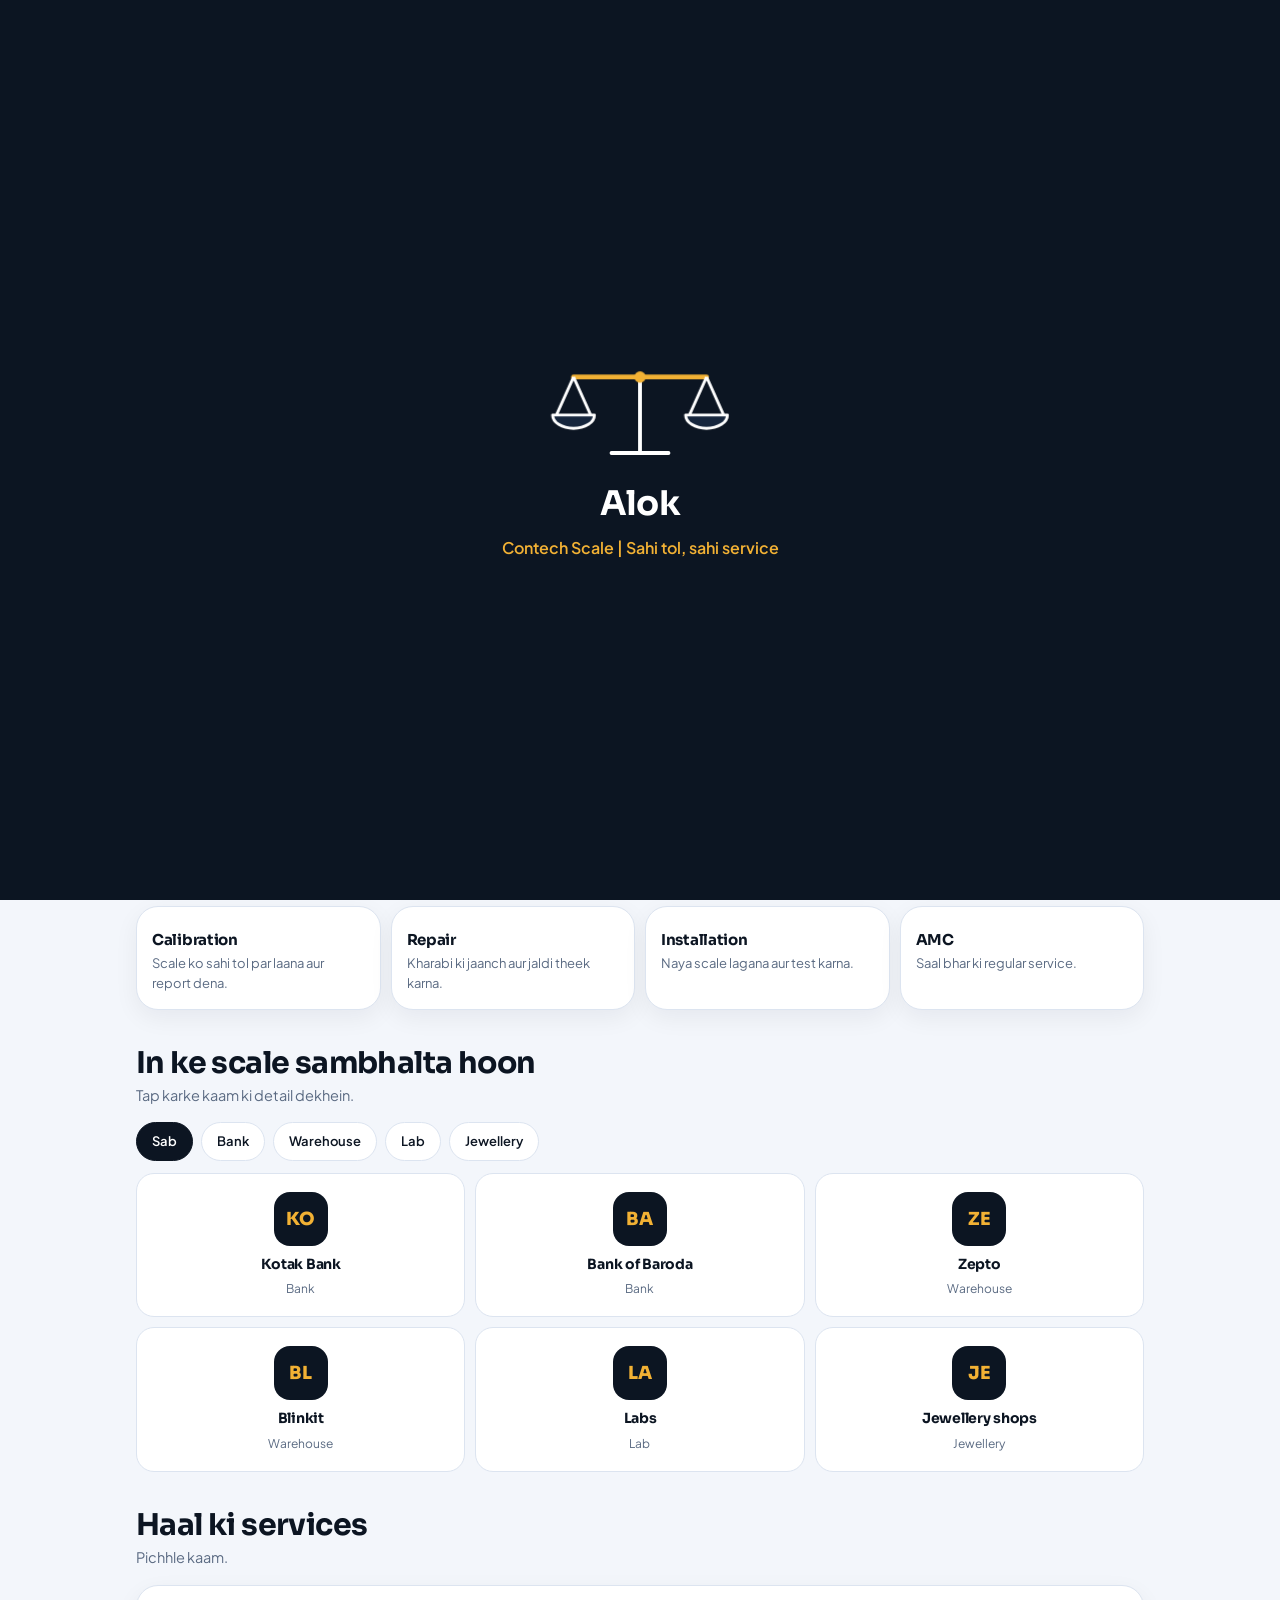
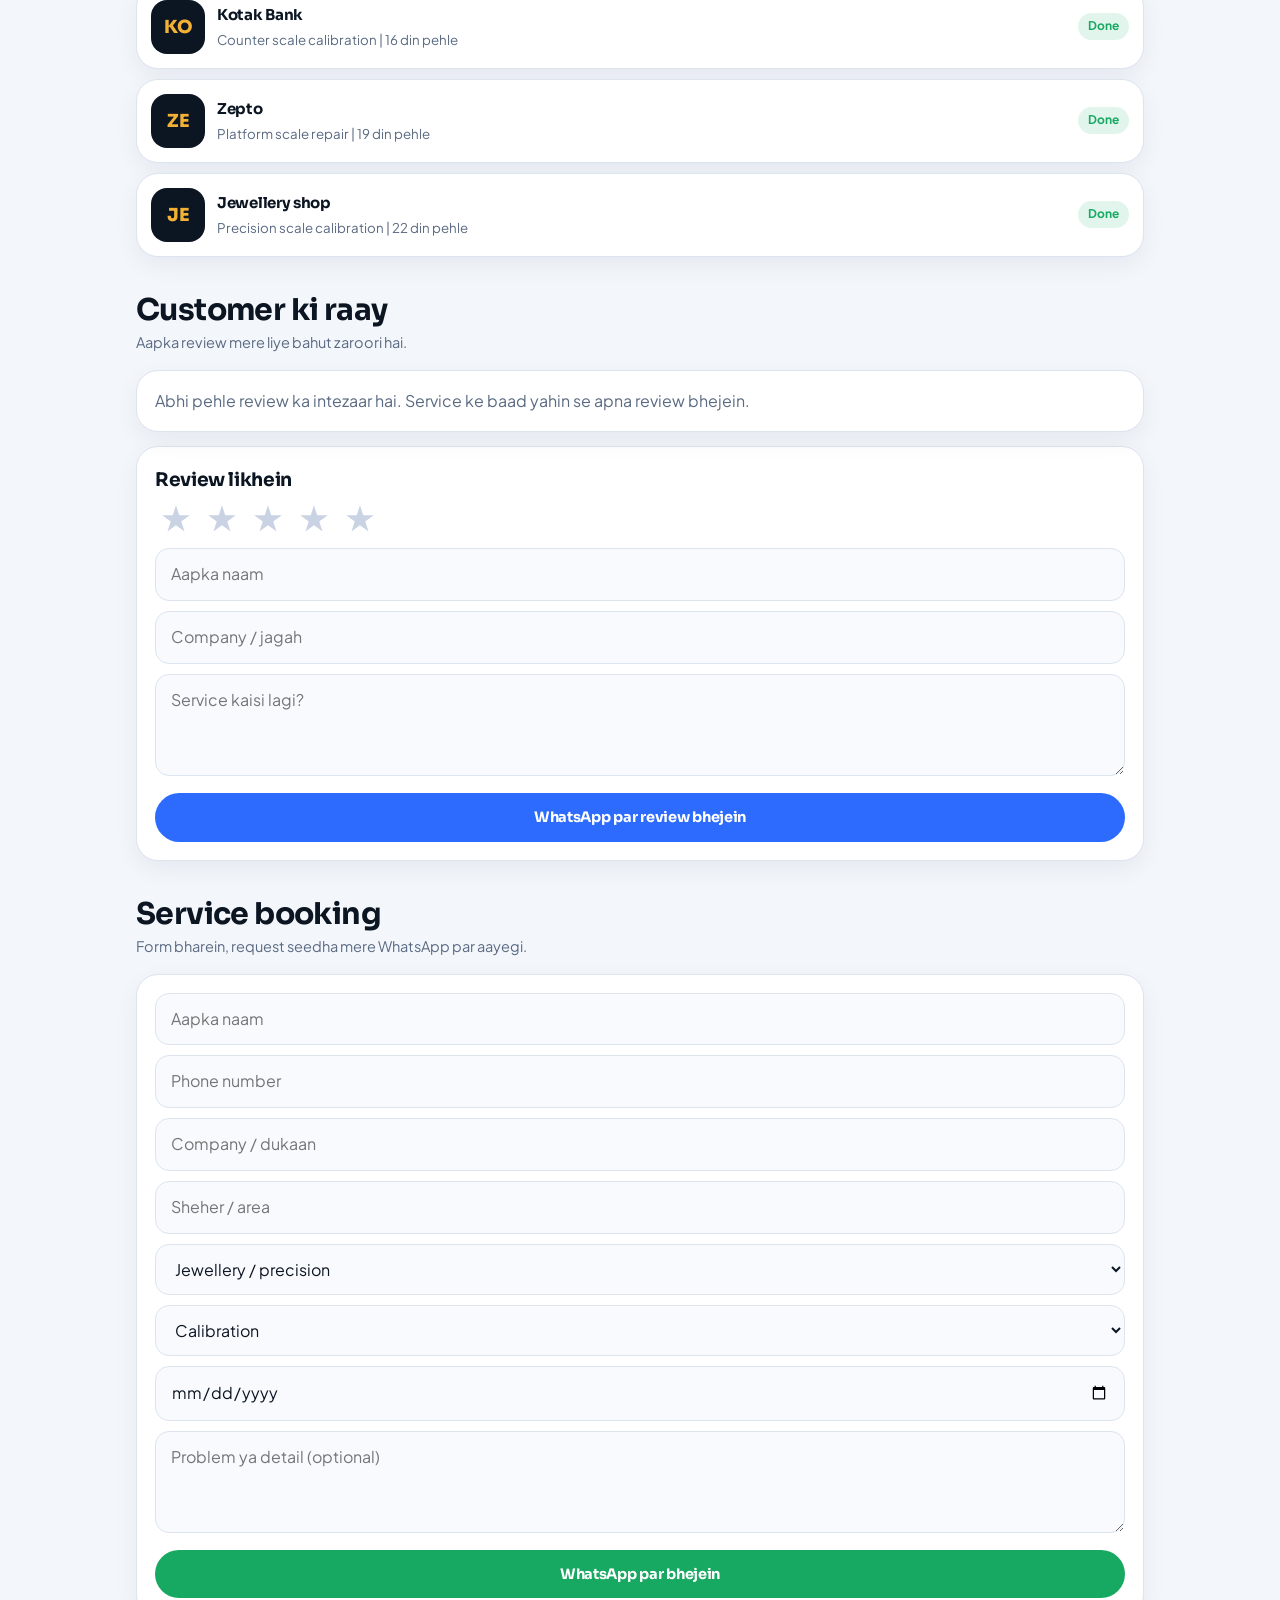
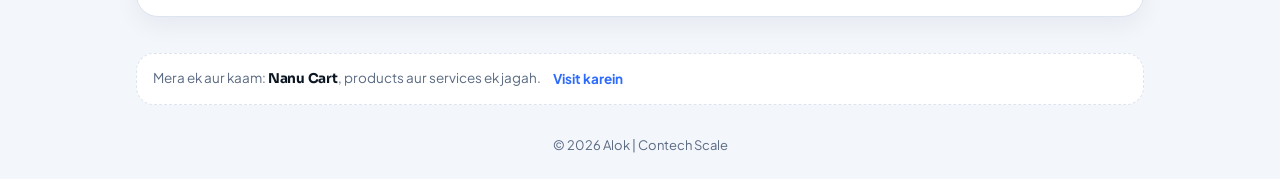
==== index.html @ 629d0637 "Add files via upload" ====
<!DOCTYPE html>
<html lang="hi">
<head>
<meta charset="utf-8">
<meta name="viewport" content="width=device-width,initial-scale=1,viewport-fit=cover">
<title>Alok | Service Engineer, Contech Scale</title>
<meta name="description" content="Alok, Service Engineer. Contech Scale. 1 mg se ton tak, bank, warehouse, lab aur jewellery ke scale ki calibration aur repair.">
<meta name="theme-color" content="#0C1522">
<meta property="og:title" content="Alok | Service Engineer, Contech Scale"><meta property="og:image" content="alok.jpg">
<link rel="manifest" href="manifest.webmanifest">
<link rel="icon" href="icon-192.png"><link rel="apple-touch-icon" href="icon-192.png">
<link rel="preconnect" href="https://fonts.googleapis.com"><link rel="preconnect" href="https://fonts.gstatic.com" crossorigin>
<link href="https://fonts.googleapis.com/css2?family=Sora:wght@600;700;800&family=Plus+Jakarta+Sans:wght@400;500;600;700&display=swap" rel="stylesheet">
<style>
:root{--navy:#0C1522;--navy2:#16263D;--paper:#F3F6FB;--card:#fff;--ink:#0C1522;--mut:#5A6A82;--ln:#DCE4F0;--brass:#F2B134;--blue:#2D6BFF;--ok:#17A862;--r:22px}
*{box-sizing:border-box;margin:0;-webkit-tap-highlight-color:transparent}
html{scroll-behavior:smooth}
body{font-family:'Plus Jakarta Sans',system-ui,sans-serif;background:var(--paper);color:var(--ink);line-height:1.55;padding-bottom:84px}
h1,h2,h3,h4,b,.btn{font-family:Sora,system-ui,sans-serif;letter-spacing:-.02em}
a{color:inherit;text-decoration:none}button{font:inherit;border:0;background:none;color:inherit;cursor:pointer}
:focus-visible{outline:3px solid var(--brass);outline-offset:2px}
.wrap{max-width:1040px;margin:auto;padding:0 16px}
section{padding:30px 0 6px}
h2{font-size:clamp(22px,5.5vw,30px);line-height:1.15}.sub{color:var(--mut);font-size:14.5px;margin:4px 0 16px}
.btn{display:inline-flex;align-items:center;justify-content:center;gap:8px;padding:13px 22px;border-radius:99px;font-weight:700;font-size:14.5px;transition:transform .15s}.btn:active{transform:scale(.97)}
.btn.y{background:var(--brass);color:var(--navy)}.btn.g{background:rgba(255,255,255,.15);color:#fff;box-shadow:inset 0 0 0 1.5px rgba(255,255,255,.4)}.btn.b{background:var(--blue);color:#fff}.btn.o{box-shadow:inset 0 0 0 1.5px var(--blue);color:var(--blue)}.btn.w{width:100%}
/* splash */
#splash{position:fixed;inset:0;z-index:99;background:var(--navy);display:grid;place-content:center;justify-items:center;gap:6px;color:#fff;text-align:center;transition:opacity .5s,visibility .5s}
#splash.out{opacity:0;visibility:hidden}
#splash svg{width:190px;height:auto;overflow:visible}
#splash h1{font-size:34px;opacity:0;animation:up .6s .9s forwards}#splash p{color:var(--brass);font-weight:600;opacity:0;animation:up .6s 1.2s forwards}
.beam{transform-origin:100px 40px;animation:tilt 1.9s .2s cubic-bezier(.4,0,.2,1) forwards;transform:rotate(-16deg)}
.pan{animation:untilt 1.9s .2s cubic-bezier(.4,0,.2,1) forwards;transform:rotate(16deg)}.pl{transform-origin:30px 40px}.pr{transform-origin:170px 40px}
@keyframes tilt{0%{transform:rotate(-16deg)}40%{transform:rotate(9deg)}65%{transform:rotate(-4deg)}85%{transform:rotate(1.5deg)}100%{transform:rotate(0)}}
@keyframes untilt{0%{transform:rotate(16deg)}40%{transform:rotate(-9deg)}65%{transform:rotate(4deg)}85%{transform:rotate(-1.5deg)}100%{transform:rotate(0)}}
@keyframes up{from{opacity:0;transform:translateY(10px)}to{opacity:1;transform:none}}
/* hero */
.hero{background:var(--navy);color:#fff;padding:14px 0 26px;border-radius:0 0 34px 34px}
.hero .wrap{display:grid;gap:14px}
.ph{position:relative;border-radius:var(--r);overflow:hidden;min-height:430px;background:var(--navy2)}
.ph img{position:absolute;inset:0;width:100%;height:100%;object-fit:cover;object-position:56% 18%}
.ph:after{content:"";position:absolute;inset:0;background:linear-gradient(180deg,transparent 40%,rgba(12,21,34,.92))}
.ph div{position:absolute;left:18px;right:18px;bottom:18px;z-index:1}
.ph small{color:var(--brass);font:700 13px Sora}.ph h1{font-size:clamp(46px,14vw,70px);line-height:1}.ph p{opacity:.9;margin:2px 0 12px}
.cta{display:flex;flex-wrap:wrap;gap:10px}
.dash{display:grid;grid-template-columns:1fr 1fr;gap:10px}
.tile{background:var(--navy2);border-radius:18px;padding:14px 16px;border:1px solid rgba(255,255,255,.07)}
.tile small{display:block;color:#9FB2CF;font-size:12.5px}.tile b{font-size:32px;line-height:1.1}.tile i{font-style:normal;color:var(--brass)}
.t2{grid-column:span 2}
.dial{text-align:center}.dial svg{width:100%;max-width:300px;overflow:visible}
.needle{transform-origin:100px 100px;transform:rotate(-90deg);transition:transform 1.6s cubic-bezier(.3,1.3,.5,1)}
.arc{transition:stroke-dashoffset 1.6s ease}
.dial b{display:block;font-size:36px;margin-top:-6px}
.last{display:flex;gap:12px;align-items:center}.last .dot{width:44px;height:44px;border-radius:14px;background:rgba(23,168,98,.18);color:#4ADE9B;display:grid;place-items:center;flex:none}
.last h4{font-size:16px}.last small{margin:0}
/* cards */
.card{background:var(--card);border:1px solid var(--ln);border-radius:var(--r);padding:18px;box-shadow:0 8px 24px rgba(12,21,34,.06)}
.rail{display:flex;gap:10px;overflow-x:auto;scrollbar-width:none;padding-bottom:4px}
.scl{min-width:168px;padding:16px;border-radius:18px;background:var(--card);border:1px solid var(--ln)}.scl b{display:block;font-size:15px}.scl small{color:var(--mut)}
.chips{display:flex;gap:8px;flex-wrap:wrap;margin-bottom:12px}.chips button{padding:8px 15px;border-radius:99px;background:var(--card);border:1px solid var(--ln);font-weight:600;font-size:13px}.chips button.on{background:var(--navy);color:#fff;border-color:var(--navy)}
.logos{display:grid;grid-template-columns:repeat(2,1fr);gap:10px}
.lg{padding:16px 10px;border-radius:18px;background:var(--card);border:1px solid var(--ln);text-align:center}.lg b{display:block;font-size:14px}.lg small{color:var(--mut);font-size:12px}
.lgi{height:58px;display:grid;place-items:center;margin-bottom:6px}.lgi img{max-height:58px;max-width:80%;object-fit:contain}
.in{width:54px;height:54px;border-radius:16px;background:var(--navy);color:var(--brass);display:grid;place-items:center;font:800 18px Sora}
.svc{display:grid;grid-template-columns:1fr 1fr;gap:10px}.svc .card{padding:15px}.svc h4{margin:6px 0 2px;font-size:15px}.svc p{font-size:13px;color:var(--mut)}
.rec{display:grid;gap:10px}.rec .card{display:flex;gap:12px;align-items:center;padding:14px}.rec small{color:var(--mut)}.rec .st{margin-left:auto;font-size:12px;font-weight:700;color:var(--ok);background:rgba(23,168,98,.12);padding:4px 10px;border-radius:99px;white-space:nowrap}
.stars{color:var(--brass);letter-spacing:2px}
.rv{display:grid;gap:10px;margin-bottom:14px}.rv p{margin:6px 0}.rv small{color:var(--mut)}
.starp{display:flex;gap:4px;margin:6px 0 12px}.starp button{font-size:34px;line-height:1;color:#C9D3E3}.starp button.on{color:var(--brass)}
input,textarea,select{font:inherit;width:100%;padding:13px 15px;margin-bottom:10px;border:1.5px solid var(--ln);border-radius:14px;background:#F8FAFD;color:var(--ink)}
input:focus,textarea:focus,select:focus{outline:0;border-color:var(--blue)}
.nano{display:flex;gap:12px;align-items:center;padding:14px 16px;border-radius:18px;background:var(--card);border:1px dashed var(--ln);font-size:13.5px;color:var(--mut)}.nano b{color:var(--ink)}.nano a{color:var(--blue);font-weight:700;white-space:nowrap}
footer{text-align:center;color:var(--mut);font-size:13px;padding:24px 16px}
.bar{position:fixed;left:0;right:0;bottom:0;z-index:30;display:flex;gap:8px;padding:10px 12px calc(10px + env(safe-area-inset-bottom));background:rgba(255,255,255,.94);backdrop-filter:blur(12px);border-top:1px solid var(--ln)}
.bar a,.bar button{flex:1;text-align:center;padding:12px 6px;border-radius:14px;font:700 13.5px Sora;color:#fff}
#inst{display:none}
dialog{border:0;border-radius:22px;padding:22px;width:calc(100% - 32px);max-width:420px}dialog::backdrop{background:rgba(12,21,34,.6)}
@media(min-width:900px){.hero .wrap{grid-template-columns:1fr 1fr;align-items:stretch}.ph{min-height:560px}.logos{grid-template-columns:repeat(3,1fr)}.svc{grid-template-columns:repeat(4,1fr)}.bar{display:none}body{padding-bottom:0}}
@media(prefers-reduced-motion:reduce){*{animation-duration:.01s!important;animation-delay:0s!important;transition:none!important;scroll-behavior:auto!important}}
</style>
</head>
<body>
<div id="splash" aria-hidden="true">
<svg viewBox="0 0 200 140"><g stroke="#fff" stroke-width="4" stroke-linecap="round" fill="none"><path d="M100 40v78M70 120h60" /></g>
<g class="beam"><path d="M30 40H170" stroke="#F2B134" stroke-width="5" stroke-linecap="round"/><circle cx="100" cy="40" r="6" fill="#F2B134"/>
<g class="pan pl"><path d="M30 40L12 80M30 40L48 80M8 80H52a22 14 0 0 1-44 0z" stroke="#fff" stroke-width="3" fill="#16263D" stroke-linejoin="round"/></g>
<g class="pan pr"><path d="M170 40L152 80M170 40L188 80M148 80H192a22 14 0 0 1-44 0z" stroke="#fff" stroke-width="3" fill="#16263D" stroke-linejoin="round"/></g></g></svg>
<h1>Alok</h1><p>Contech Scale | Sahi tol, sahi service</p></div>

<header class="hero"><div class="wrap">
<div class="ph"><img src="alok.jpg" alt="Alok, Service Engineer, Contech Scale" fetchpriority="high"><div><small id="co"></small><h1 id="nm"></h1><p id="rl"></p>
<div class="cta"><a class="btn y" href="#book">Service book karein</a><a class="btn g" href="#review">Review dein</a></div></div></div>
<div class="dash">
<div class="tile t2 dial"><small>Success rate</small>
<svg viewBox="0 0 200 118"><path d="M20 100A80 80 0 0 1 180 100" fill="none" stroke="#243A5A" stroke-width="14" stroke-linecap="round"/>
<path class="arc" id="arc" d="M20 100A80 80 0 0 1 180 100" fill="none" stroke="#17A862" stroke-width="14" stroke-linecap="round" stroke-dasharray="251.3" stroke-dashoffset="251.3"/>
<g id="ticks" stroke="#6F86A8" stroke-width="2"></g><g class="needle" id="nd"><path d="M100 100L100 38" stroke="#F2B134" stroke-width="4" stroke-linecap="round"/><circle cx="100" cy="100" r="8" fill="#F2B134"/></g></svg>
<b><span id="sr">0</span><i>%</i></b></div>
<div class="tile"><small>Happy customers</small><b><span id="hc">0</span><i>+</i></b></div>
<div class="tile"><small>Services done</small><b><span id="sd">0</span><i>+</i></b></div>
<div class="tile t2 last"><div class="dot"><svg width="22" height="22" viewBox="0 0 24 24" fill="none" stroke="currentColor" stroke-width="2.4" stroke-linecap="round" stroke-linejoin="round"><path d="M20 6 9 17l-5-5"/></svg></div><div><small>Last service</small><h4 id="ls"></h4><small id="ld"></small></div></div>
</div></div></header>

<main class="wrap">
<section><h2>1 mg se ton tak</h2><p class="sub">Har tarah ka scale: calibration, repair aur maintenance.</p><div class="rail" id="scales"></div></section>
<section><h2>Services</h2><p class="sub">Site par aakar kaam karta hoon.</p><div class="svc" id="svc"></div></section>
<section><h2>In ke scale sambhalta hoon</h2><p class="sub">Tap karke kaam ki detail dekhein.</p><div class="chips" id="sec"></div><div class="logos" id="logos"></div></section>
<section><h2>Haal ki services</h2><p class="sub">Pichhle kaam.</p><div class="rec" id="rec"></div></section>

<section id="review"><h2>Customer ki raay</h2><p class="sub">Aapka review mere liye bahut zaroori hai.</p><div class="rv" id="rv"></div>
<div class="card"><h3>Review likhein</h3><div class="starp" id="sp"></div><input id="rn" placeholder="Aapka naam" autocomplete="name"><input id="rc" placeholder="Company / jagah"><textarea id="rt" rows="3" placeholder="Service kaisi lagi?"></textarea>
<button class="btn b w" onclick="sendRv()">WhatsApp par review bhejein</button><a class="btn o w" id="gr" style="margin-top:10px;display:none" target="_blank" rel="noopener">Google par review dein</a></div></section>

<section id="book"><h2>Service booking</h2><p class="sub">Form bharein, request seedha mere WhatsApp par aayegi.</p><div class="card">
<input id="bn" placeholder="Aapka naam" autocomplete="name"><input id="bp" type="tel" inputmode="numeric" placeholder="Phone number" autocomplete="tel"><input id="bo" placeholder="Company / dukaan"><input id="bc" placeholder="Sheher / area">
<select id="bt"></select><select id="bs"></select><input id="bd" type="date"><textarea id="bm" rows="3" placeholder="Problem ya detail (optional)"></textarea>
<button class="btn y w" style="background:#17A862;color:#fff" onclick="book()">WhatsApp par bhejein</button></div></section>

<section><div class="nano"><span>Mera ek aur kaam: <b>Nanu Cart</b>, products aur services ek jagah.</span><a id="nu" target="_blank" rel="noopener">Visit karein</a></div></section>
</main>
<footer id="ft"></footer>

<div class="bar"><a id="cl" style="background:#2D6BFF">Call</a><a id="wa" target="_blank" rel="noopener" style="background:#17A862">WhatsApp</a><a href="#review" style="background:var(--navy)">Review</a><button id="inst" style="background:#F2B134;color:#0C1522">Install</button></div>
<dialog id="dg"><h3>App install karein</h3><p style="margin:8px 0 14px;color:var(--mut)">Safari me Share button dabao, phir <b>Add to Home Screen</b> chuno.</p><button class="btn b w" onclick="dg.close()">Theek hai</button></dialog>

<script>
/* ===== YAHAN APNA ASLI DATA BHARO ===== */
const P={name:"Alok",company:"Contech Scale",role:"Service Engineer",years:"5+",
wa:"919076568175", email:"",
nanu:"https://bir001.github.io/Nanu-Cart/",
google:"",   /* Google review ka link, khali ho to button chhup jayega */
stats:{customers:250,success:98,services:600},   /* SAMPLE: asli number likho */
recent:[ /* SAMPLE: asli kaam likho. d = tareekh YYYY-MM-DD */
 {c:"Kotak Bank",w:"Counter scale calibration",d:"2026-11-20"},
 {c:"Zepto",w:"Platform scale repair",d:"2026-11-17"},
 {c:"Jewellery shop",w:"Precision scale calibration",d:"2026-11-14"}],
scales:[["Jewellery / precision","mg se gram tak"],["Lab balance","Analytical aur precision"],["Counter scale","Dukaan aur retail"],["Platform scale","Warehouse aur godown"],["Weighbridge","Ton tak ke heavy scale"]],
services:[["Calibration","Scale ko sahi tol par laana aur report dena."],["Repair","Kharabi ki jaanch aur jaldi theek karna."],["Installation","Naya scale lagana aur test karna."],["AMC","Saal bhar ki regular service."]],
/* logo: image link. Khali ho to naam ke akshar. Logo tabhi lagao jab company ne ijazat di ho. */
clients:[{n:"Kotak Bank",s:"Bank",logo:"",w:"Bank ke scales ki calibration aur maintenance."},{n:"Bank of Baroda",s:"Bank",logo:"",w:"Bank ke scales ki calibration aur maintenance."},
 {n:"Zepto",s:"Warehouse",logo:"",w:"Warehouse scales ki service aur calibration."},{n:"Blinkit",s:"Warehouse",logo:"",w:"Warehouse scales ki service aur calibration."},
 {n:"Labs",s:"Lab",logo:"",w:"Lab balance ki calibration."},{n:"Jewellery shops",s:"Jewellery",logo:"",w:"Precision scales ki jaanch aur service."}],
reviews:[] /* asli reviews: {n:"Naam",c:"Company",r:5,t:"Review text"} */};
/* ====================================== */
const $=i=>document.getElementById(i),esc=s=>String(s??'').replace(/[&<>"']/g,c=>({'&':'&amp;','<':'&lt;','>':'&gt;','"':'&quot;',"'":'&#39;'}[c]));
const wa=m=>window.open(`https://wa.me/${P.wa}?text=${encodeURIComponent(m)}`,'_blank');
$('co').textContent=P.company;$('nm').textContent=P.name;$('rl').textContent=P.role+(P.years?' | '+P.years+' saal':'');
$('cl').href='tel:+'+P.wa;$('wa').href='https://wa.me/'+P.wa;$('nu').href=P.nanu;if(P.google){$('gr').href=P.google;$('gr').style.display='flex'}
$('ft').textContent='© '+new Date().getFullYear()+' '+P.name+' | '+P.company;
/* splash */
const sp=$('splash');if(sessionStorage.getItem('sp')){sp.remove()}else{sessionStorage.setItem('sp',1);setTimeout(()=>sp.classList.add('out'),2600);setTimeout(()=>sp.remove(),3200)}
/* dashboard */
let t='';for(let i=0;i<=10;i++){const a=(-90+i*18)*Math.PI/180,x1=100+Math.sin(a)*92,y1=100-Math.cos(a)*92,x2=100+Math.sin(a)*(i%5?97:102),y2=100-Math.cos(a)*(i%5?97:102);t+=`<path d="M${x1.toFixed(1)} ${y1.toFixed(1)}L${x2.toFixed(1)} ${y2.toFixed(1)}"/>`}$('ticks').innerHTML=t;
function count(id,to,ms=1600){const e=$(id),s=performance.now();(function f(n){const k=Math.min(1,(n-s)/ms);e.textContent=Math.round(to*(1-Math.pow(1-k,3)));if(k<1)requestAnimationFrame(f)})(s)}
setTimeout(()=>{const v=P.stats.success;$('arc').style.strokeDashoffset=251.3*(1-v/100);$('nd').style.transform=`rotate(${-90+v*1.8}deg)`;count('sr',v);count('hc',P.stats.customers);count('sd',P.stats.services)},sessionStorage.getItem('sp')&&!sp.isConnected?200:2900);
const ago=d=>{const n=Math.round((new Date().setHours(0,0,0,0)-new Date(d+'T00:00:00'))/864e5);return n<=0?'Aaj':n===1?'Kal':n<31?n+' din pehle':new Date(d).toLocaleDateString('en-IN',{day:'numeric',month:'short',year:'numeric'})};
const L=P.recent[0];if(L){$('ls').textContent=L.c+': '+L.w;$('ld').textContent=ago(L.d)}
$('rec').innerHTML=P.recent.map(r=>`<div class="card"><div class="in">${esc(r.c.slice(0,2).toUpperCase())}</div><div><b style="font-size:15px">${esc(r.c)}</b><br><small>${esc(r.w)} | ${esc(ago(r.d))}</small></div><span class="st">Done</span></div>`).join('');
/* sections */
$('scales').innerHTML=P.scales.map(s=>`<div class="scl"><b>${esc(s[0])}</b><small>${esc(s[1])}</small></div>`).join('');
$('svc').innerHTML=P.services.map(s=>`<div class="card"><h4>${esc(s[0])}</h4><p>${esc(s[1])}</p></div>`).join('');
const sc=['Sab',...new Set(P.clients.map(c=>c.s))];let F='Sab';
const lg=c=>c.logo?`<img src="${esc(c.logo)}" alt="${esc(c.n)} logo" loading="lazy">`:`<div class="in">${esc(c.n.trim().slice(0,2).toUpperCase())}</div>`;
function drawC(){$('sec').innerHTML=sc.map(s=>`<button class="${s===F?'on':''}" onclick="F='${s}';drawC()">${esc(s)}</button>`).join('');
$('logos').innerHTML=P.clients.map((c,i)=>[c,i]).filter(([c])=>F==='Sab'||c.s===F).map(([c,i])=>`<button class="lg" onclick="cd(${i})"><div class="lgi">${lg(c)}</div><b>${esc(c.n)}</b><small>${esc(c.s)}</small></button>`).join('')}
function cd(i){const c=P.clients[i];$('dg').innerHTML=`<div style="text-align:center"><div class="lgi">${lg(c)}</div><h3>${esc(c.n)}</h3><p style="margin:8px 0 14px;color:var(--mut)">${esc(c.w)}</p><button class="btn b w" onclick="dg.close()">Band karein</button></div>`;dg.showModal()}
drawC();
$('bt').innerHTML=P.scales.map(s=>`<option>${esc(s[0])}</option>`).join('');$('bs').innerHTML=P.services.map(s=>`<option>${esc(s[0])}</option>`).join('');
$('rv').innerHTML=P.reviews.length?P.reviews.map(r=>`<div class="card"><span class="stars">${'★'.repeat(r.r)}${'☆'.repeat(5-r.r)}</span><p>${esc(r.t)}</p><small>${esc(r.n)}${r.c?', '+esc(r.c):''}</small></div>`).join(''):'<div class="card" style="color:var(--mut)">Abhi pehle review ka intezaar hai. Service ke baad yahin se apna review bhejein.</div>';
let star=0;$('sp').innerHTML=[1,2,3,4,5].map(n=>`<button aria-label="${n} star" data-n="${n}">★</button>`).join('');
$('sp').onclick=e=>{const b=e.target.closest('button');if(!b)return;star=+b.dataset.n;[...$('sp').children].forEach((x,i)=>x.classList.toggle('on',i<star))};
function sendRv(){if(!star||!$('rt').value.trim())return alert('Star chuno aur kuch likho');wa(`Review for ${P.name} (${P.company})\nRating: ${star}/5\nNaam: ${$('rn').value||'-'}\nCompany: ${$('rc').value||'-'}\nReview: ${$('rt').value.trim()}`)}
function book(){const v=i=>$(i).value.trim();if(!v('bn')||v('bp').replace(/\D/g,'').length<10)return alert('Naam aur 10 digit ka number daalo');
wa(`Service booking request\nNaam: ${v('bn')}\nPhone: ${v('bp')}\nCompany: ${v('bo')||'-'}\nSheher: ${v('bc')||'-'}\nScale: ${v('bt')}\nService: ${v('bs')}\nTareekh: ${v('bd')||'-'}\nDetail: ${v('bm')||'-'}`)}
/* PWA */
if('serviceWorker' in navigator)addEventListener('load',()=>navigator.serviceWorker.register('sw.js').catch(()=>{}));
const standalone=matchMedia('(display-mode: standalone)').matches||navigator.standalone;let dp;
if(!standalone){const ios=/iphone|ipad|ipod/i.test(navigator.userAgent);if(ios)$('inst').style.display='block';
addEventListener('beforeinstallprompt',e=>{e.preventDefault();dp=e;$('inst').style.display='block'})}
$('inst').onclick=async()=>{if(dp){dp.prompt();await dp.userChoice;dp=null;$('inst').style.display='none'}else $('dg').innerHTML='<h3>App install karein</h3><p style="margin:8px 0 14px;color:#5A6A82">Safari me Share button dabao, phir <b>Add to Home Screen</b> chuno.</p><button class="btn b w" onclick="dg.close()">Theek hai</button>',$('dg').showModal()};
</script>
</body>
</html>
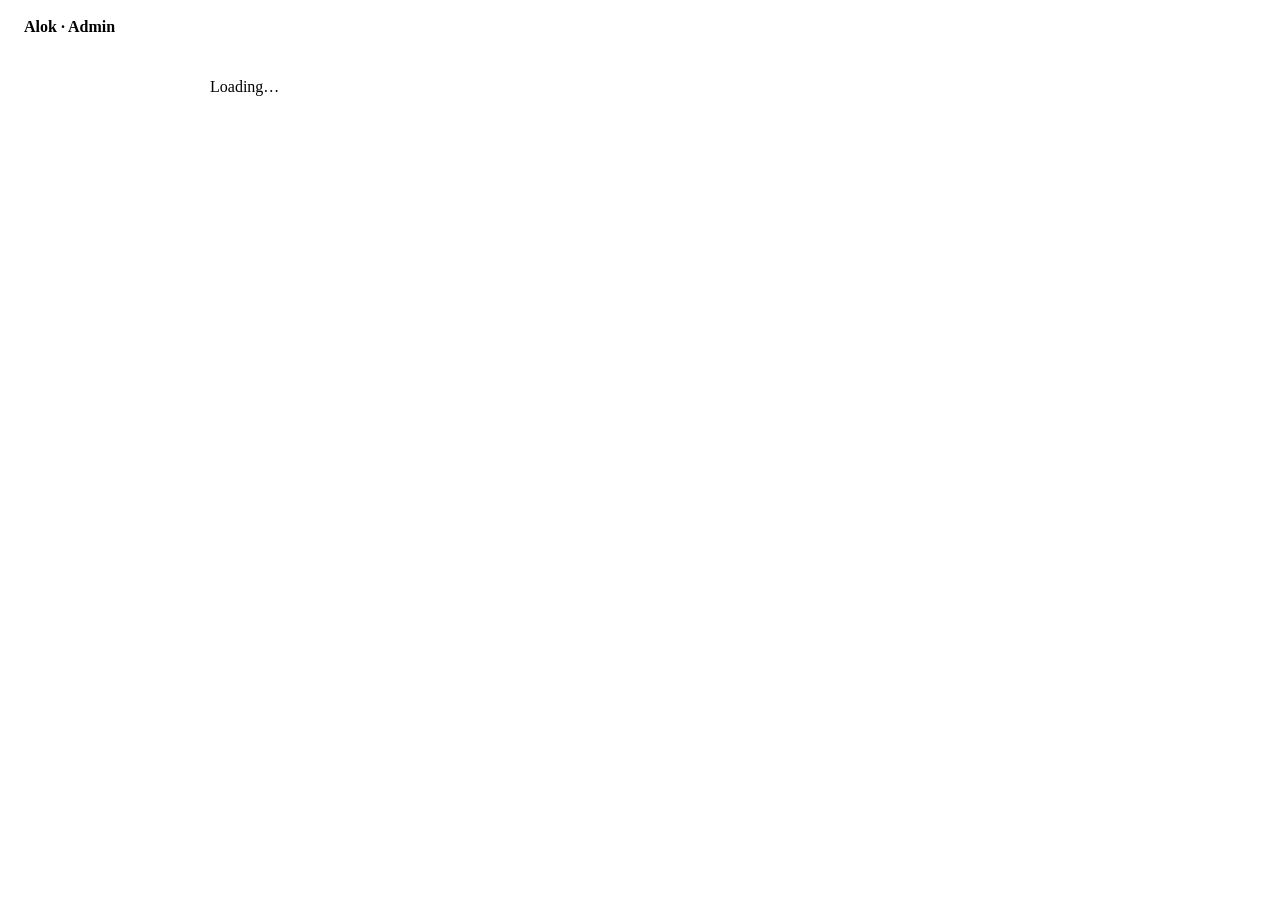
==== commit ff2d76cb: "Add files via upload" ====
--- a/index.html
+++ b/index.html
@@ -1,183 +1,17 @@
 <!DOCTYPE html>
-<html lang="hi">
-<head>
-<meta charset="utf-8">
-<meta name="viewport" content="width=device-width,initial-scale=1,viewport-fit=cover">
-<title>Alok | Service Engineer, Contech Scale</title>
-<meta name="description" content="Alok, Service Engineer. Contech Scale. 1 mg se ton tak, bank, warehouse, lab aur jewellery ke scale ki calibration aur repair.">
-<meta name="theme-color" content="#0C1522">
-<meta property="og:title" content="Alok | Service Engineer, Contech Scale"><meta property="og:image" content="alok.jpg">
-<link rel="manifest" href="manifest.webmanifest">
-<link rel="icon" href="icon-192.png"><link rel="apple-touch-icon" href="icon-192.png">
-<link rel="preconnect" href="https://fonts.googleapis.com"><link rel="preconnect" href="https://fonts.gstatic.com" crossorigin>
-<link href="https://fonts.googleapis.com/css2?family=Sora:wght@600;700;800&family=Plus+Jakarta+Sans:wght@400;500;600;700&display=swap" rel="stylesheet">
-<style>
-:root{--navy:#0C1522;--navy2:#16263D;--paper:#F3F6FB;--card:#fff;--ink:#0C1522;--mut:#5A6A82;--ln:#DCE4F0;--brass:#F2B134;--blue:#2D6BFF;--ok:#17A862;--r:22px}
-*{box-sizing:border-box;margin:0;-webkit-tap-highlight-color:transparent}
-html{scroll-behavior:smooth}
-body{font-family:'Plus Jakarta Sans',system-ui,sans-serif;background:var(--paper);color:var(--ink);line-height:1.55;padding-bottom:84px}
-h1,h2,h3,h4,b,.btn{font-family:Sora,system-ui,sans-serif;letter-spacing:-.02em}
-a{color:inherit;text-decoration:none}button{font:inherit;border:0;background:none;color:inherit;cursor:pointer}
-:focus-visible{outline:3px solid var(--brass);outline-offset:2px}
-.wrap{max-width:1040px;margin:auto;padding:0 16px}
-section{padding:30px 0 6px}
-h2{font-size:clamp(22px,5.5vw,30px);line-height:1.15}.sub{color:var(--mut);font-size:14.5px;margin:4px 0 16px}
-.btn{display:inline-flex;align-items:center;justify-content:center;gap:8px;padding:13px 22px;border-radius:99px;font-weight:700;font-size:14.5px;transition:transform .15s}.btn:active{transform:scale(.97)}
-.btn.y{background:var(--brass);color:var(--navy)}.btn.g{background:rgba(255,255,255,.15);color:#fff;box-shadow:inset 0 0 0 1.5px rgba(255,255,255,.4)}.btn.b{background:var(--blue);color:#fff}.btn.o{box-shadow:inset 0 0 0 1.5px var(--blue);color:var(--blue)}.btn.w{width:100%}
-/* splash */
-#splash{position:fixed;inset:0;z-index:99;background:var(--navy);display:grid;place-content:center;justify-items:center;gap:6px;color:#fff;text-align:center;transition:opacity .5s,visibility .5s}
-#splash.out{opacity:0;visibility:hidden}
-#splash svg{width:190px;height:auto;overflow:visible}
-#splash h1{font-size:34px;opacity:0;animation:up .6s .9s forwards}#splash p{color:var(--brass);font-weight:600;opacity:0;animation:up .6s 1.2s forwards}
-.beam{transform-origin:100px 40px;animation:tilt 1.9s .2s cubic-bezier(.4,0,.2,1) forwards;transform:rotate(-16deg)}
-.pan{animation:untilt 1.9s .2s cubic-bezier(.4,0,.2,1) forwards;transform:rotate(16deg)}.pl{transform-origin:30px 40px}.pr{transform-origin:170px 40px}
-@keyframes tilt{0%{transform:rotate(-16deg)}40%{transform:rotate(9deg)}65%{transform:rotate(-4deg)}85%{transform:rotate(1.5deg)}100%{transform:rotate(0)}}
-@keyframes untilt{0%{transform:rotate(16deg)}40%{transform:rotate(-9deg)}65%{transform:rotate(4deg)}85%{transform:rotate(-1.5deg)}100%{transform:rotate(0)}}
-@keyframes up{from{opacity:0;transform:translateY(10px)}to{opacity:1;transform:none}}
-/* hero */
-.hero{background:var(--navy);color:#fff;padding:14px 0 26px;border-radius:0 0 34px 34px}
-.hero .wrap{display:grid;gap:14px}
-.ph{position:relative;border-radius:var(--r);overflow:hidden;min-height:430px;background:var(--navy2)}
-.ph img{position:absolute;inset:0;width:100%;height:100%;object-fit:cover;object-position:56% 18%}
-.ph:after{content:"";position:absolute;inset:0;background:linear-gradient(180deg,transparent 40%,rgba(12,21,34,.92))}
-.ph div{position:absolute;left:18px;right:18px;bottom:18px;z-index:1}
-.ph small{color:var(--brass);font:700 13px Sora}.ph h1{font-size:clamp(46px,14vw,70px);line-height:1}.ph p{opacity:.9;margin:2px 0 12px}
-.cta{display:flex;flex-wrap:wrap;gap:10px}
-.dash{display:grid;grid-template-columns:1fr 1fr;gap:10px}
-.tile{background:var(--navy2);border-radius:18px;padding:14px 16px;border:1px solid rgba(255,255,255,.07)}
-.tile small{display:block;color:#9FB2CF;font-size:12.5px}.tile b{font-size:32px;line-height:1.1}.tile i{font-style:normal;color:var(--brass)}
-.t2{grid-column:span 2}
-.dial{text-align:center}.dial svg{width:100%;max-width:300px;overflow:visible}
-.needle{transform-origin:100px 100px;transform:rotate(-90deg);transition:transform 1.6s cubic-bezier(.3,1.3,.5,1)}
-.arc{transition:stroke-dashoffset 1.6s ease}
-.dial b{display:block;font-size:36px;margin-top:-6px}
-.last{display:flex;gap:12px;align-items:center}.last .dot{width:44px;height:44px;border-radius:14px;background:rgba(23,168,98,.18);color:#4ADE9B;display:grid;place-items:center;flex:none}
-.last h4{font-size:16px}.last small{margin:0}
-/* cards */
-.card{background:var(--card);border:1px solid var(--ln);border-radius:var(--r);padding:18px;box-shadow:0 8px 24px rgba(12,21,34,.06)}
-.rail{display:flex;gap:10px;overflow-x:auto;scrollbar-width:none;padding-bottom:4px}
-.scl{min-width:168px;padding:16px;border-radius:18px;background:var(--card);border:1px solid var(--ln)}.scl b{display:block;font-size:15px}.scl small{color:var(--mut)}
-.chips{display:flex;gap:8px;flex-wrap:wrap;margin-bottom:12px}.chips button{padding:8px 15px;border-radius:99px;background:var(--card);border:1px solid var(--ln);font-weight:600;font-size:13px}.chips button.on{background:var(--navy);color:#fff;border-color:var(--navy)}
-.logos{display:grid;grid-template-columns:repeat(2,1fr);gap:10px}
-.lg{padding:16px 10px;border-radius:18px;background:var(--card);border:1px solid var(--ln);text-align:center}.lg b{display:block;font-size:14px}.lg small{color:var(--mut);font-size:12px}
-.lgi{height:58px;display:grid;place-items:center;margin-bottom:6px}.lgi img{max-height:58px;max-width:80%;object-fit:contain}
-.in{width:54px;height:54px;border-radius:16px;background:var(--navy);color:var(--brass);display:grid;place-items:center;font:800 18px Sora}
-.svc{display:grid;grid-template-columns:1fr 1fr;gap:10px}.svc .card{padding:15px}.svc h4{margin:6px 0 2px;font-size:15px}.svc p{font-size:13px;color:var(--mut)}
-.rec{display:grid;gap:10px}.rec .card{display:flex;gap:12px;align-items:center;padding:14px}.rec small{color:var(--mut)}.rec .st{margin-left:auto;font-size:12px;font-weight:700;color:var(--ok);background:rgba(23,168,98,.12);padding:4px 10px;border-radius:99px;white-space:nowrap}
-.stars{color:var(--brass);letter-spacing:2px}
-.rv{display:grid;gap:10px;margin-bottom:14px}.rv p{margin:6px 0}.rv small{color:var(--mut)}
-.starp{display:flex;gap:4px;margin:6px 0 12px}.starp button{font-size:34px;line-height:1;color:#C9D3E3}.starp button.on{color:var(--brass)}
-input,textarea,select{font:inherit;width:100%;padding:13px 15px;margin-bottom:10px;border:1.5px solid var(--ln);border-radius:14px;background:#F8FAFD;color:var(--ink)}
-input:focus,textarea:focus,select:focus{outline:0;border-color:var(--blue)}
-.nano{display:flex;gap:12px;align-items:center;padding:14px 16px;border-radius:18px;background:var(--card);border:1px dashed var(--ln);font-size:13.5px;color:var(--mut)}.nano b{color:var(--ink)}.nano a{color:var(--blue);font-weight:700;white-space:nowrap}
-footer{text-align:center;color:var(--mut);font-size:13px;padding:24px 16px}
-.bar{position:fixed;left:0;right:0;bottom:0;z-index:30;display:flex;gap:8px;padding:10px 12px calc(10px + env(safe-area-inset-bottom));background:rgba(255,255,255,.94);backdrop-filter:blur(12px);border-top:1px solid var(--ln)}
-.bar a,.bar button{flex:1;text-align:center;padding:12px 6px;border-radius:14px;font:700 13.5px Sora;color:#fff}
-#inst{display:none}
-dialog{border:0;border-radius:22px;padding:22px;width:calc(100% - 32px);max-width:420px}dialog::backdrop{background:rgba(12,21,34,.6)}
-@media(min-width:900px){.hero .wrap{grid-template-columns:1fr 1fr;align-items:stretch}.ph{min-height:560px}.logos{grid-template-columns:repeat(3,1fr)}.svc{grid-template-columns:repeat(4,1fr)}.bar{display:none}body{padding-bottom:0}}
-@media(prefers-reduced-motion:reduce){*{animation-duration:.01s!important;animation-delay:0s!important;transition:none!important;scroll-behavior:auto!important}}
-</style>
-</head>
-<body>
-<div id="splash" aria-hidden="true">
-<svg viewBox="0 0 200 140"><g stroke="#fff" stroke-width="4" stroke-linecap="round" fill="none"><path d="M100 40v78M70 120h60" /></g>
-<g class="beam"><path d="M30 40H170" stroke="#F2B134" stroke-width="5" stroke-linecap="round"/><circle cx="100" cy="40" r="6" fill="#F2B134"/>
-<g class="pan pl"><path d="M30 40L12 80M30 40L48 80M8 80H52a22 14 0 0 1-44 0z" stroke="#fff" stroke-width="3" fill="#16263D" stroke-linejoin="round"/></g>
-<g class="pan pr"><path d="M170 40L152 80M170 40L188 80M148 80H192a22 14 0 0 1-44 0z" stroke="#fff" stroke-width="3" fill="#16263D" stroke-linejoin="round"/></g></g></svg>
-<h1>Alok</h1><p>Contech Scale | Sahi tol, sahi service</p></div>
-
-<header class="hero"><div class="wrap">
-<div class="ph"><img src="alok.jpg" alt="Alok, Service Engineer, Contech Scale" fetchpriority="high"><div><small id="co"></small><h1 id="nm"></h1><p id="rl"></p>
-<div class="cta"><a class="btn y" href="#book">Service book karein</a><a class="btn g" href="#review">Review dein</a></div></div></div>
-<div class="dash">
-<div class="tile t2 dial"><small>Success rate</small>
-<svg viewBox="0 0 200 118"><path d="M20 100A80 80 0 0 1 180 100" fill="none" stroke="#243A5A" stroke-width="14" stroke-linecap="round"/>
-<path class="arc" id="arc" d="M20 100A80 80 0 0 1 180 100" fill="none" stroke="#17A862" stroke-width="14" stroke-linecap="round" stroke-dasharray="251.3" stroke-dashoffset="251.3"/>
-<g id="ticks" stroke="#6F86A8" stroke-width="2"></g><g class="needle" id="nd"><path d="M100 100L100 38" stroke="#F2B134" stroke-width="4" stroke-linecap="round"/><circle cx="100" cy="100" r="8" fill="#F2B134"/></g></svg>
-<b><span id="sr">0</span><i>%</i></b></div>
-<div class="tile"><small>Happy customers</small><b><span id="hc">0</span><i>+</i></b></div>
-<div class="tile"><small>Services done</small><b><span id="sd">0</span><i>+</i></b></div>
-<div class="tile t2 last"><div class="dot"><svg width="22" height="22" viewBox="0 0 24 24" fill="none" stroke="currentColor" stroke-width="2.4" stroke-linecap="round" stroke-linejoin="round"><path d="M20 6 9 17l-5-5"/></svg></div><div><small>Last service</small><h4 id="ls"></h4><small id="ld"></small></div></div>
-</div></div></header>
-
-<main class="wrap">
-<section><h2>1 mg se ton tak</h2><p class="sub">Har tarah ka scale: calibration, repair aur maintenance.</p><div class="rail" id="scales"></div></section>
-<section><h2>Services</h2><p class="sub">Site par aakar kaam karta hoon.</p><div class="svc" id="svc"></div></section>
-<section><h2>In ke scale sambhalta hoon</h2><p class="sub">Tap karke kaam ki detail dekhein.</p><div class="chips" id="sec"></div><div class="logos" id="logos"></div></section>
-<section><h2>Haal ki services</h2><p class="sub">Pichhle kaam.</p><div class="rec" id="rec"></div></section>
-
-<section id="review"><h2>Customer ki raay</h2><p class="sub">Aapka review mere liye bahut zaroori hai.</p><div class="rv" id="rv"></div>
-<div class="card"><h3>Review likhein</h3><div class="starp" id="sp"></div><input id="rn" placeholder="Aapka naam" autocomplete="name"><input id="rc" placeholder="Company / jagah"><textarea id="rt" rows="3" placeholder="Service kaisi lagi?"></textarea>
-<button class="btn b w" onclick="sendRv()">WhatsApp par review bhejein</button><a class="btn o w" id="gr" style="margin-top:10px;display:none" target="_blank" rel="noopener">Google par review dein</a></div></section>
-
-<section id="book"><h2>Service booking</h2><p class="sub">Form bharein, request seedha mere WhatsApp par aayegi.</p><div class="card">
-<input id="bn" placeholder="Aapka naam" autocomplete="name"><input id="bp" type="tel" inputmode="numeric" placeholder="Phone number" autocomplete="tel"><input id="bo" placeholder="Company / dukaan"><input id="bc" placeholder="Sheher / area">
-<select id="bt"></select><select id="bs"></select><input id="bd" type="date"><textarea id="bm" rows="3" placeholder="Problem ya detail (optional)"></textarea>
-<button class="btn y w" style="background:#17A862;color:#fff" onclick="book()">WhatsApp par bhejein</button></div></section>
-
-<section><div class="nano"><span>Mera ek aur kaam: <b>Nanu Cart</b>, products aur services ek jagah.</span><a id="nu" target="_blank" rel="noopener">Visit karein</a></div></section>
-</main>
-<footer id="ft"></footer>
-
-<div class="bar"><a id="cl" style="background:#2D6BFF">Call</a><a id="wa" target="_blank" rel="noopener" style="background:#17A862">WhatsApp</a><a href="#review" style="background:var(--navy)">Review</a><button id="inst" style="background:#F2B134;color:#0C1522">Install</button></div>
-<dialog id="dg"><h3>App install karein</h3><p style="margin:8px 0 14px;color:var(--mut)">Safari me Share button dabao, phir <b>Add to Home Screen</b> chuno.</p><button class="btn b w" onclick="dg.close()">Theek hai</button></dialog>
-
-<script>
-/* ===== YAHAN APNA ASLI DATA BHARO ===== */
-const P={name:"Alok",company:"Contech Scale",role:"Service Engineer",years:"5+",
-wa:"919076568175", email:"",
-nanu:"https://bir001.github.io/Nanu-Cart/",
-google:"",   /* Google review ka link, khali ho to button chhup jayega */
-stats:{customers:250,success:98,services:600},   /* SAMPLE: asli number likho */
-recent:[ /* SAMPLE: asli kaam likho. d = tareekh YYYY-MM-DD */
- {c:"Kotak Bank",w:"Counter scale calibration",d:"2026-11-20"},
- {c:"Zepto",w:"Platform scale repair",d:"2026-11-17"},
- {c:"Jewellery shop",w:"Precision scale calibration",d:"2026-11-14"}],
-scales:[["Jewellery / precision","mg se gram tak"],["Lab balance","Analytical aur precision"],["Counter scale","Dukaan aur retail"],["Platform scale","Warehouse aur godown"],["Weighbridge","Ton tak ke heavy scale"]],
-services:[["Calibration","Scale ko sahi tol par laana aur report dena."],["Repair","Kharabi ki jaanch aur jaldi theek karna."],["Installation","Naya scale lagana aur test karna."],["AMC","Saal bhar ki regular service."]],
-/* logo: image link. Khali ho to naam ke akshar. Logo tabhi lagao jab company ne ijazat di ho. */
-clients:[{n:"Kotak Bank",s:"Bank",logo:"",w:"Bank ke scales ki calibration aur maintenance."},{n:"Bank of Baroda",s:"Bank",logo:"",w:"Bank ke scales ki calibration aur maintenance."},
- {n:"Zepto",s:"Warehouse",logo:"",w:"Warehouse scales ki service aur calibration."},{n:"Blinkit",s:"Warehouse",logo:"",w:"Warehouse scales ki service aur calibration."},
- {n:"Labs",s:"Lab",logo:"",w:"Lab balance ki calibration."},{n:"Jewellery shops",s:"Jewellery",logo:"",w:"Precision scales ki jaanch aur service."}],
-reviews:[] /* asli reviews: {n:"Naam",c:"Company",r:5,t:"Review text"} */};
-/* ====================================== */
-const $=i=>document.getElementById(i),esc=s=>String(s??'').replace(/[&<>"']/g,c=>({'&':'&amp;','<':'&lt;','>':'&gt;','"':'&quot;',"'":'&#39;'}[c]));
-const wa=m=>window.open(`https://wa.me/${P.wa}?text=${encodeURIComponent(m)}`,'_blank');
-$('co').textContent=P.company;$('nm').textContent=P.name;$('rl').textContent=P.role+(P.years?' | '+P.years+' saal':'');
-$('cl').href='tel:+'+P.wa;$('wa').href='https://wa.me/'+P.wa;$('nu').href=P.nanu;if(P.google){$('gr').href=P.google;$('gr').style.display='flex'}
-$('ft').textContent='© '+new Date().getFullYear()+' '+P.name+' | '+P.company;
-/* splash */
-const sp=$('splash');if(sessionStorage.getItem('sp')){sp.remove()}else{sessionStorage.setItem('sp',1);setTimeout(()=>sp.classList.add('out'),2600);setTimeout(()=>sp.remove(),3200)}
-/* dashboard */
-let t='';for(let i=0;i<=10;i++){const a=(-90+i*18)*Math.PI/180,x1=100+Math.sin(a)*92,y1=100-Math.cos(a)*92,x2=100+Math.sin(a)*(i%5?97:102),y2=100-Math.cos(a)*(i%5?97:102);t+=`<path d="M${x1.toFixed(1)} ${y1.toFixed(1)}L${x2.toFixed(1)} ${y2.toFixed(1)}"/>`}$('ticks').innerHTML=t;
-function count(id,to,ms=1600){const e=$(id),s=performance.now();(function f(n){const k=Math.min(1,(n-s)/ms);e.textContent=Math.round(to*(1-Math.pow(1-k,3)));if(k<1)requestAnimationFrame(f)})(s)}
-setTimeout(()=>{const v=P.stats.success;$('arc').style.strokeDashoffset=251.3*(1-v/100);$('nd').style.transform=`rotate(${-90+v*1.8}deg)`;count('sr',v);count('hc',P.stats.customers);count('sd',P.stats.services)},sessionStorage.getItem('sp')&&!sp.isConnected?200:2900);
-const ago=d=>{const n=Math.round((new Date().setHours(0,0,0,0)-new Date(d+'T00:00:00'))/864e5);return n<=0?'Aaj':n===1?'Kal':n<31?n+' din pehle':new Date(d).toLocaleDateString('en-IN',{day:'numeric',month:'short',year:'numeric'})};
-const L=P.recent[0];if(L){$('ls').textContent=L.c+': '+L.w;$('ld').textContent=ago(L.d)}
-$('rec').innerHTML=P.recent.map(r=>`<div class="card"><div class="in">${esc(r.c.slice(0,2).toUpperCase())}</div><div><b style="font-size:15px">${esc(r.c)}</b><br><small>${esc(r.w)} | ${esc(ago(r.d))}</small></div><span class="st">Done</span></div>`).join('');
-/* sections */
-$('scales').innerHTML=P.scales.map(s=>`<div class="scl"><b>${esc(s[0])}</b><small>${esc(s[1])}</small></div>`).join('');
-$('svc').innerHTML=P.services.map(s=>`<div class="card"><h4>${esc(s[0])}</h4><p>${esc(s[1])}</p></div>`).join('');
-const sc=['Sab',...new Set(P.clients.map(c=>c.s))];let F='Sab';
-const lg=c=>c.logo?`<img src="${esc(c.logo)}" alt="${esc(c.n)} logo" loading="lazy">`:`<div class="in">${esc(c.n.trim().slice(0,2).toUpperCase())}</div>`;
-function drawC(){$('sec').innerHTML=sc.map(s=>`<button class="${s===F?'on':''}" onclick="F='${s}';drawC()">${esc(s)}</button>`).join('');
-$('logos').innerHTML=P.clients.map((c,i)=>[c,i]).filter(([c])=>F==='Sab'||c.s===F).map(([c,i])=>`<button class="lg" onclick="cd(${i})"><div class="lgi">${lg(c)}</div><b>${esc(c.n)}</b><small>${esc(c.s)}</small></button>`).join('')}
-function cd(i){const c=P.clients[i];$('dg').innerHTML=`<div style="text-align:center"><div class="lgi">${lg(c)}</div><h3>${esc(c.n)}</h3><p style="margin:8px 0 14px;color:var(--mut)">${esc(c.w)}</p><button class="btn b w" onclick="dg.close()">Band karein</button></div>`;dg.showModal()}
-drawC();
-$('bt').innerHTML=P.scales.map(s=>`<option>${esc(s[0])}</option>`).join('');$('bs').innerHTML=P.services.map(s=>`<option>${esc(s[0])}</option>`).join('');
-$('rv').innerHTML=P.reviews.length?P.reviews.map(r=>`<div class="card"><span class="stars">${'★'.repeat(r.r)}${'☆'.repeat(5-r.r)}</span><p>${esc(r.t)}</p><small>${esc(r.n)}${r.c?', '+esc(r.c):''}</small></div>`).join(''):'<div class="card" style="color:var(--mut)">Abhi pehle review ka intezaar hai. Service ke baad yahin se apna review bhejein.</div>';
-let star=0;$('sp').innerHTML=[1,2,3,4,5].map(n=>`<button aria-label="${n} star" data-n="${n}">★</button>`).join('');
-$('sp').onclick=e=>{const b=e.target.closest('button');if(!b)return;star=+b.dataset.n;[...$('sp').children].forEach((x,i)=>x.classList.toggle('on',i<star))};
-function sendRv(){if(!star||!$('rt').value.trim())return alert('Star chuno aur kuch likho');wa(`Review for ${P.name} (${P.company})\nRating: ${star}/5\nNaam: ${$('rn').value||'-'}\nCompany: ${$('rc').value||'-'}\nReview: ${$('rt').value.trim()}`)}
-function book(){const v=i=>$(i).value.trim();if(!v('bn')||v('bp').replace(/\D/g,'').length<10)return alert('Naam aur 10 digit ka number daalo');
-wa(`Service booking request\nNaam: ${v('bn')}\nPhone: ${v('bp')}\nCompany: ${v('bo')||'-'}\nSheher: ${v('bc')||'-'}\nScale: ${v('bt')}\nService: ${v('bs')}\nTareekh: ${v('bd')||'-'}\nDetail: ${v('bm')||'-'}`)}
-/* PWA */
-if('serviceWorker' in navigator)addEventListener('load',()=>navigator.serviceWorker.register('sw.js').catch(()=>{}));
-const standalone=matchMedia('(display-mode: standalone)').matches||navigator.standalone;let dp;
-if(!standalone){const ios=/iphone|ipad|ipod/i.test(navigator.userAgent);if(ios)$('inst').style.display='block';
-addEventListener('beforeinstallprompt',e=>{e.preventDefault();dp=e;$('inst').style.display='block'})}
-$('inst').onclick=async()=>{if(dp){dp.prompt();await dp.userChoice;dp=null;$('inst').style.display='none'}else $('dg').innerHTML='<h3>App install karein</h3><p style="margin:8px 0 14px;color:#5A6A82">Safari me Share button dabao, phir <b>Add to Home Screen</b> chuno.</p><button class="btn b w" onclick="dg.close()">Theek hai</button>',$('dg').showModal()};
-</script>
-</body>
-</html>
+<html lang="en"><head>
+<meta charset="utf-8"><meta name="viewport" content="width=device-width, initial-scale=1, viewport-fit=cover">
+<meta name="robots" content="noindex,nofollow"><meta name="theme-color" content="#0e1a2b">
+<title>Admin — Alok</title>
+<link rel="manifest" href="../manifest.webmanifest"><link rel="icon" href="../assets/icons/favicon-32.png">
+<link rel="stylesheet" href="../assets/css/style.css">
+<style>body{background:var(--paper)}.bar{display:flex;justify-content:space-between;align-items:center;background:var(--navy);color:var(--paper);padding:10px 16px}.tabs{display:flex;gap:8px;padding:12px 16px;overflow-x:auto}.tabs button{min-height:44px;padding:0 16px;border:1.5px solid var(--navy);background:none;font:600 .95rem var(--sans);cursor:pointer}.tabs button[aria-selected=true]{background:var(--navy);color:var(--paper)}
+.a{max-width:860px;margin:0 auto;padding:16px}.a label{color:var(--ink)}.a input,.a select,.a textarea{border-color:var(--line);background:#fff;color:var(--ink)}
+.row{background:#fff;border:1px solid var(--line);padding:12px 14px;margin-bottom:10px;display:grid;gap:4px}.row button{justify-self:start}.tools{display:grid;grid-template-columns:2fr 1fr 1fr;gap:8px;margin-bottom:12px}@media(max-width:560px){.tools{grid-template-columns:1fr}}
+.pill{display:inline-block;background:var(--navy);color:var(--paper);font-size:.8rem;padding:2px 10px}.msg{padding:10px 0}.btn.red{background:#b3372a;color:#fff}.a form{grid-template-columns:1fr 1fr}@media(max-width:560px){.a form{grid-template-columns:1fr}}</style>
+</head><body>
+<div class="bar"><strong>Alok · Admin</strong><button class="btn ghost small" id="out" hidden>Sign out</button></div>
+<main class="a" id="app"><p>Loading…</p></main>
+<script src="../config/site-config.js"></script>
+<script type="module" src="admin.js"></script>
+</body></html>
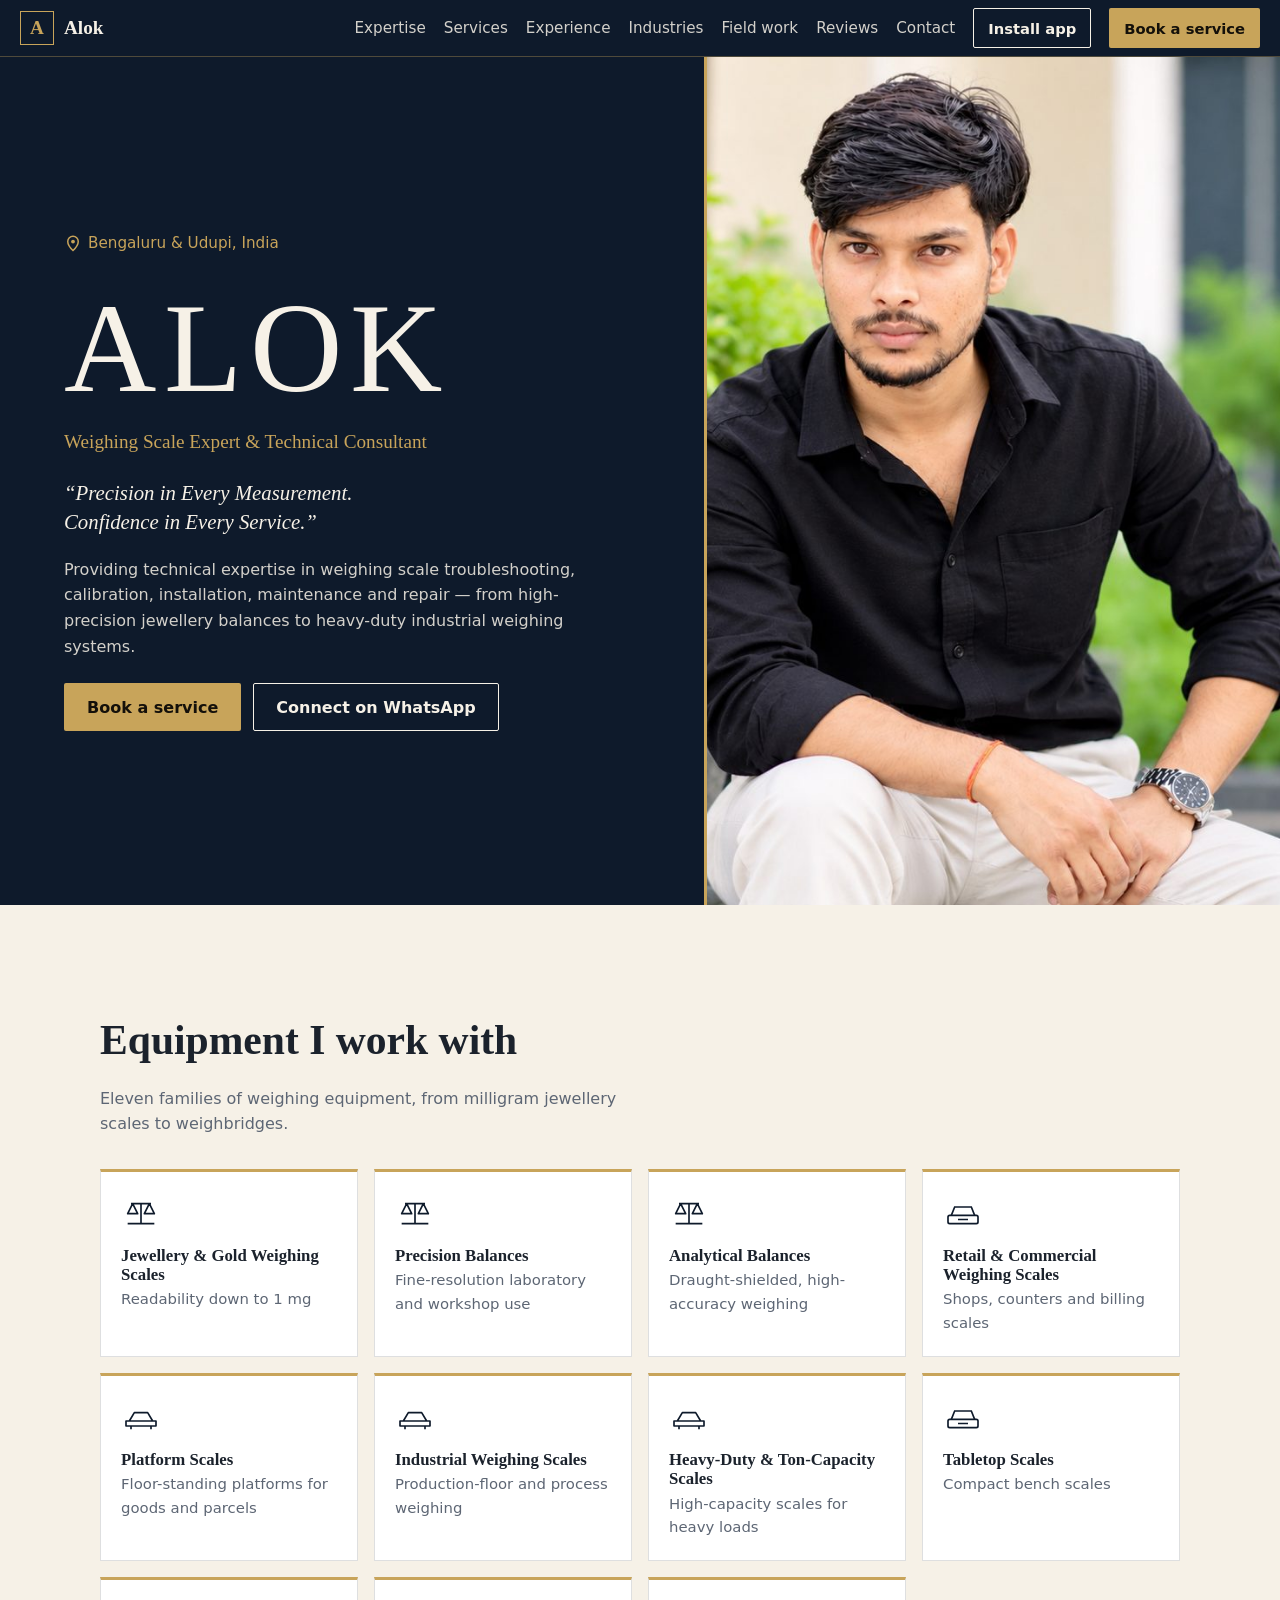
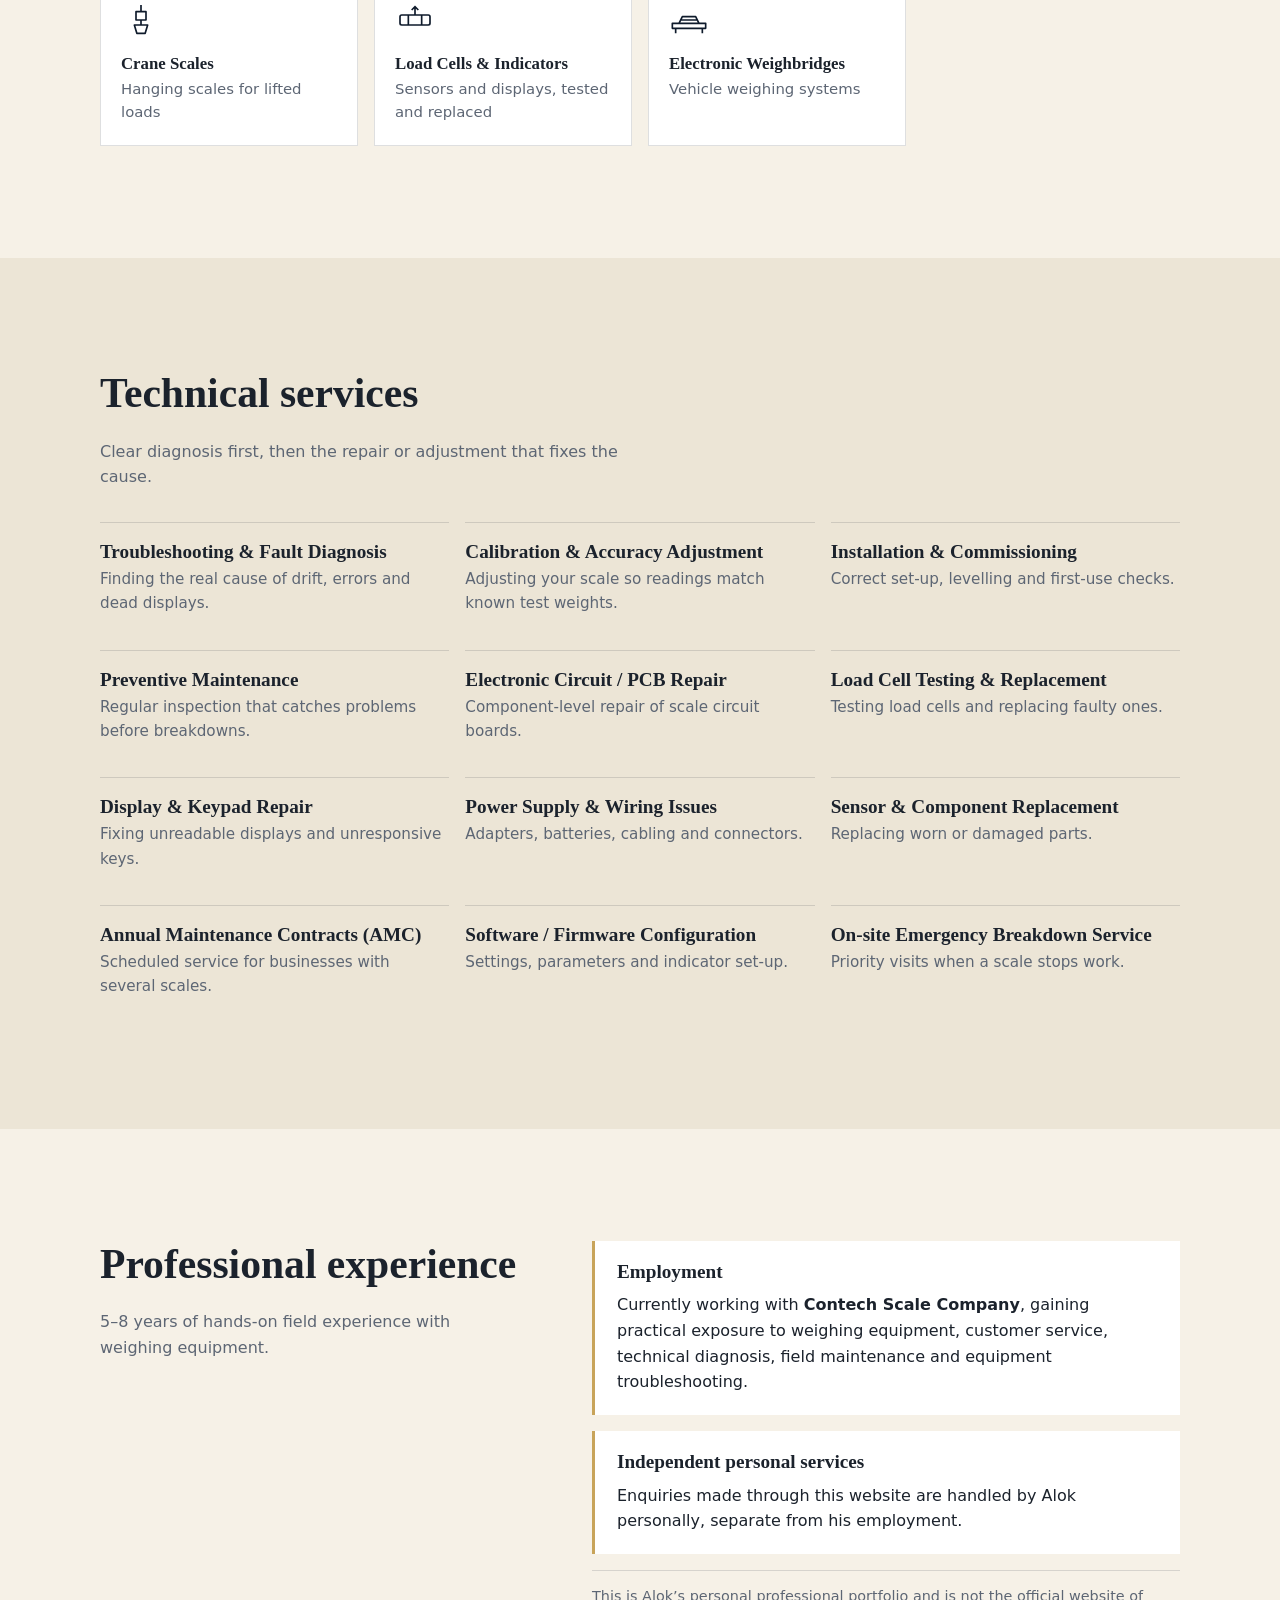
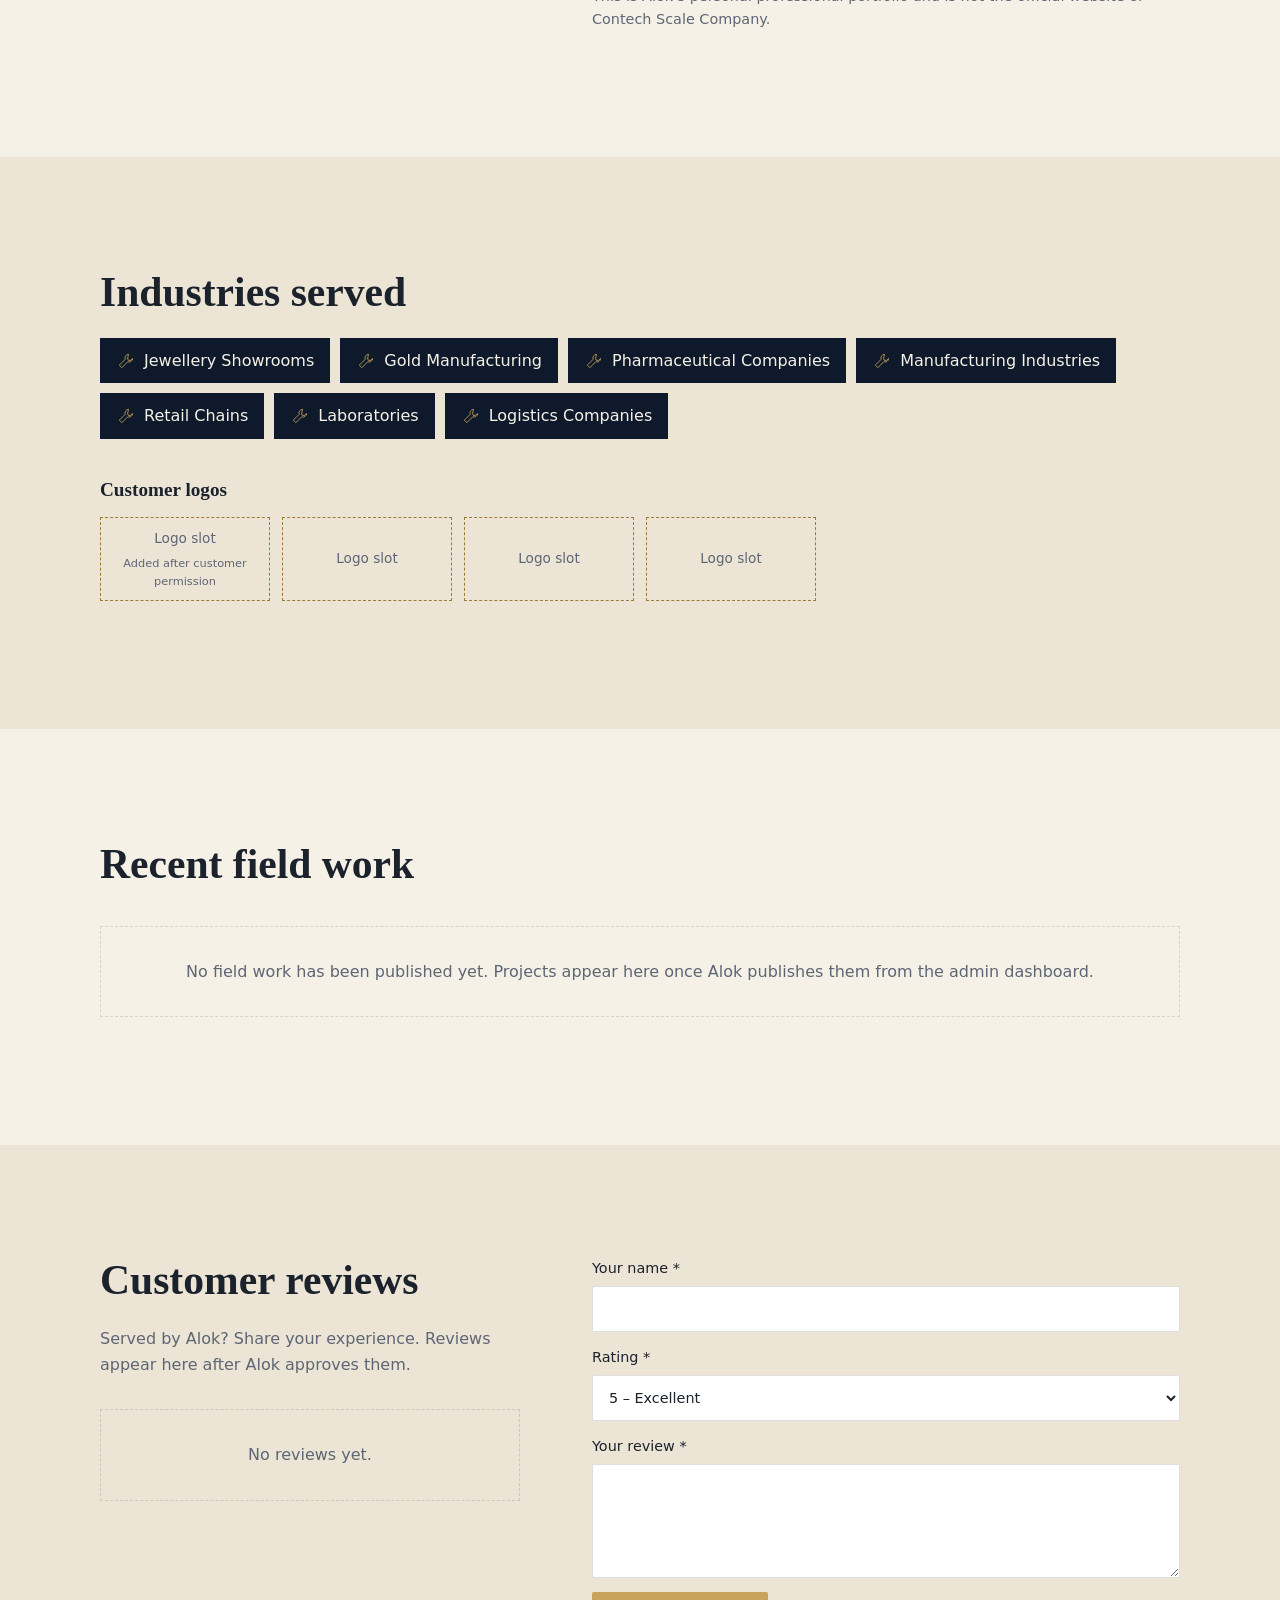
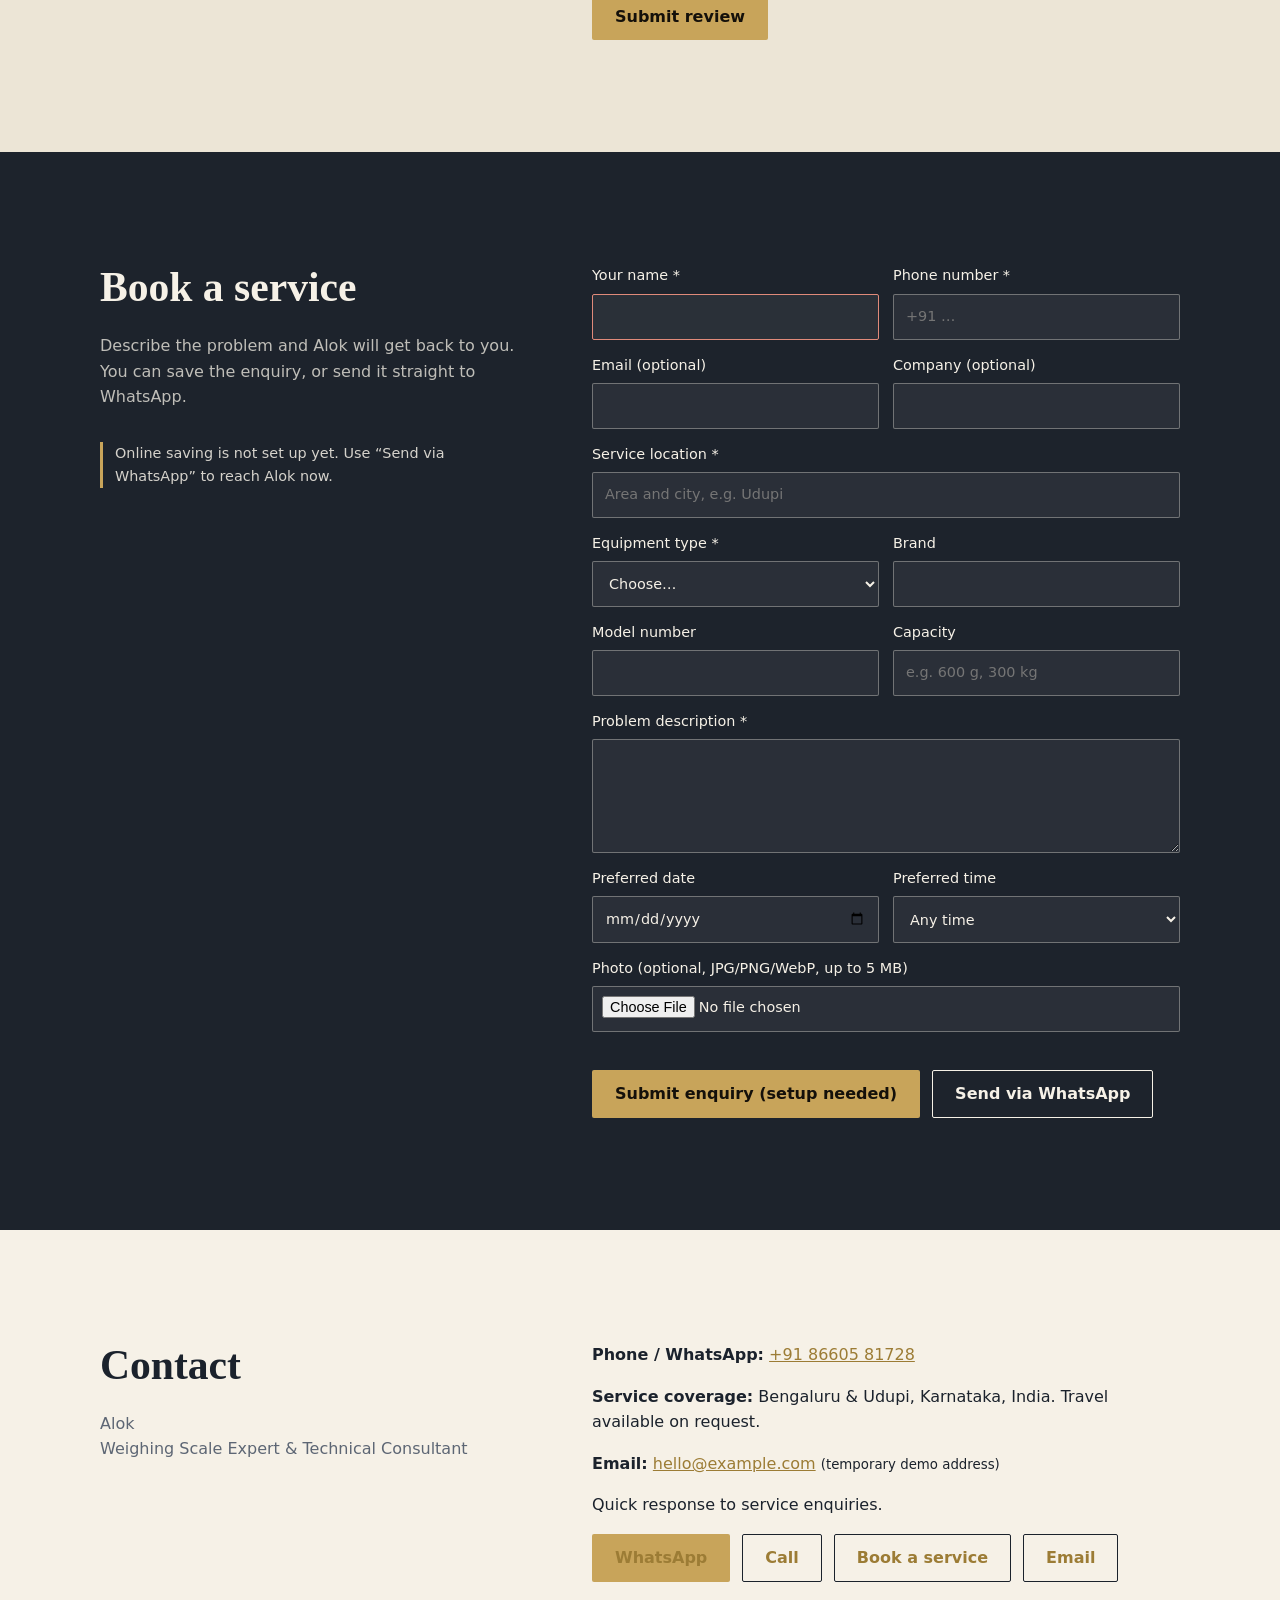
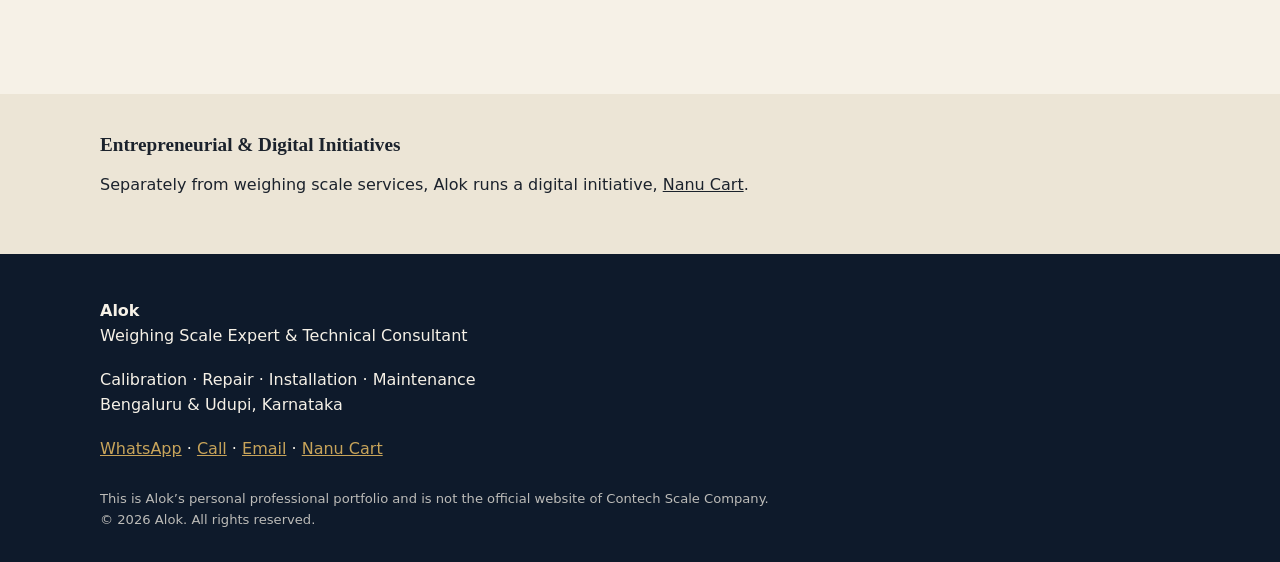
==== commit 584d6a7f: "Add files via upload" ====
--- a/index.html
+++ b/index.html
@@ -1,17 +1,166 @@
 <!DOCTYPE html>
-<html lang="en"><head>
-<meta charset="utf-8"><meta name="viewport" content="width=device-width, initial-scale=1, viewport-fit=cover">
-<meta name="robots" content="noindex,nofollow"><meta name="theme-color" content="#0e1a2b">
-<title>Admin — Alok</title>
-<link rel="manifest" href="../manifest.webmanifest"><link rel="icon" href="../assets/icons/favicon-32.png">
-<link rel="stylesheet" href="../assets/css/style.css">
-<style>body{background:var(--paper)}.bar{display:flex;justify-content:space-between;align-items:center;background:var(--navy);color:var(--paper);padding:10px 16px}.tabs{display:flex;gap:8px;padding:12px 16px;overflow-x:auto}.tabs button{min-height:44px;padding:0 16px;border:1.5px solid var(--navy);background:none;font:600 .95rem var(--sans);cursor:pointer}.tabs button[aria-selected=true]{background:var(--navy);color:var(--paper)}
-.a{max-width:860px;margin:0 auto;padding:16px}.a label{color:var(--ink)}.a input,.a select,.a textarea{border-color:var(--line);background:#fff;color:var(--ink)}
-.row{background:#fff;border:1px solid var(--line);padding:12px 14px;margin-bottom:10px;display:grid;gap:4px}.row button{justify-self:start}.tools{display:grid;grid-template-columns:2fr 1fr 1fr;gap:8px;margin-bottom:12px}@media(max-width:560px){.tools{grid-template-columns:1fr}}
-.pill{display:inline-block;background:var(--navy);color:var(--paper);font-size:.8rem;padding:2px 10px}.msg{padding:10px 0}.btn.red{background:#b3372a;color:#fff}.a form{grid-template-columns:1fr 1fr}@media(max-width:560px){.a form{grid-template-columns:1fr}}</style>
-</head><body>
-<div class="bar"><strong>Alok · Admin</strong><button class="btn ghost small" id="out" hidden>Sign out</button></div>
-<main class="a" id="app"><p>Loading…</p></main>
-<script src="../config/site-config.js"></script>
-<script type="module" src="admin.js"></script>
-</body></html>
+<html lang="en-IN">
+<head>
+<meta charset="utf-8">
+<meta name="viewport" content="width=device-width, initial-scale=1, viewport-fit=cover">
+<title>Alok — Weighing Scale Expert &amp; Technical Consultant | Bengaluru &amp; Udupi</title>
+<meta name="description" content="Alok is a weighing scale expert with 5–8 years of field experience: troubleshooting, calibration, installation, maintenance and repair in Bengaluru and Udupi.">
+<meta name="theme-color" content="#0e1a2b">
+<meta property="og:type" content="website">
+<meta property="og:title" content="Alok — Weighing Scale Expert &amp; Technical Consultant">
+<meta property="og:description" content="Precision in every measurement. Confidence in every service. Bengaluru &amp; Udupi.">
+<meta property="og:image" content="alok-og.jpg">
+<link rel="icon" href="favicon-32.png" sizes="32x32">
+<link rel="apple-touch-icon" href="apple-touch-icon.png">
+<link rel="manifest" href="manifest.webmanifest">
+<link rel="stylesheet" href="style.css">
+</head>
+<body>
+<a class="skip" href="#main">Skip to content</a>
+<svg width="0" height="0" style="position:absolute" aria-hidden="true">
+  <symbol id="i-bal" viewBox="0 0 48 48"><path d="M8 38h32M24 38V14M12 14h24M14 14l-6 12h12zM34 14l-6 12h12z" fill="none" stroke="currentColor" stroke-width="2" stroke-linejoin="round"/></symbol>
+  <symbol id="i-top" viewBox="0 0 48 48"><rect x="6" y="28" width="36" height="10" rx="2" fill="none" stroke="currentColor" stroke-width="2"/><path d="M10 28l4-10h20l4 10M18 33h12" fill="none" stroke="currentColor" stroke-width="2"/></symbol>
+  <symbol id="i-plat" viewBox="0 0 48 48"><path d="M6 30h36v6H6zM10 30l6-10h16l6 10M12 36v4M36 36v4" fill="none" stroke="currentColor" stroke-width="2" stroke-linejoin="round"/></symbol>
+  <symbol id="i-crane" viewBox="0 0 48 48"><path d="M24 6v8M18 14h12v10H18zM24 24v6M16 30h16l-3 10H19z" fill="none" stroke="currentColor" stroke-width="2" stroke-linejoin="round"/></symbol>
+  <symbol id="i-cell" viewBox="0 0 48 48"><rect x="6" y="18" width="36" height="12" rx="2" fill="none" stroke="currentColor" stroke-width="2"/><path d="M16 18v12M32 18v12M24 8v10M20 12l4-4 4 4" fill="none" stroke="currentColor" stroke-width="2"/></symbol>
+  <symbol id="i-bridge" viewBox="0 0 48 48"><path d="M4 28h40v6H4zM8 34v6M40 34v6M12 28l4-8h16l4 8M14 24h20" fill="none" stroke="currentColor" stroke-width="2" stroke-linejoin="round"/></symbol>
+  <symbol id="i-tool" viewBox="0 0 48 48"><path d="M30 8a9 9 0 0 0-8 12L8 34l6 6 14-14a9 9 0 0 0 12-8l-6 5-5-1-1-5z" fill="none" stroke="currentColor" stroke-width="2" stroke-linejoin="round"/></symbol>
+  <symbol id="i-pin" viewBox="0 0 24 24"><path d="M12 22s7-6.5 7-12a7 7 0 0 0-14 0c0 5.5 7 12 7 12z" fill="none" stroke="currentColor" stroke-width="2"/><circle cx="12" cy="10" r="2.5" fill="currentColor"/></symbol>
+</svg>
+
+<header class="nav" id="top">
+  <a class="brand" href="#top" aria-label="Alok, home"><span class="mark">A</span><span>Alok</span></a>
+  <button class="burger" aria-expanded="false" aria-controls="menu" aria-label="Menu"><span></span><span></span></button>
+  <nav id="menu" aria-label="Main">
+    <a href="#expertise">Expertise</a><a href="#services">Services</a><a href="#experience">Experience</a>
+    <a href="#industries">Industries</a><a href="#work">Field work</a><a href="#reviews">Reviews</a><a href="#contact">Contact</a>
+    <button class="btn ghost small" id="installBtn" hidden>Install app</button>
+    <a class="btn gold small" href="#book">Book a service</a>
+  </nav>
+</header>
+
+<main id="main">
+<section class="hero">
+  <div class="hero-text">
+    <p class="loc"><svg class="ic"><use href="#i-pin"/></svg> Bengaluru &amp; Udupi, India</p>
+    <h1>ALOK</h1>
+    <p class="role">Weighing Scale Expert &amp; Technical Consultant</p>
+    <p class="tag">“Precision in Every Measurement. Confidence in Every Service.”</p>
+    <p class="lead">Providing technical expertise in weighing scale troubleshooting, calibration, installation, maintenance and repair — from high-precision jewellery balances to heavy-duty industrial weighing systems.</p>
+    <div class="cta"><a class="btn gold" href="#book">Book a service</a><a class="btn ghost" data-wa href="#">Connect on WhatsApp</a></div>
+  </div>
+  <figure class="hero-photo">
+    <img src="alok-hero.jpg" alt="Portrait of Alok, weighing scale expert" width="900" height="978" fetchpriority="high">
+  </figure>
+</section>
+
+<section class="sec" id="expertise">
+  <div class="wrap"><h2>Equipment I work with</h2>
+  <p class="sub">Eleven families of weighing equipment, from milligram jewellery scales to weighbridges.</p>
+  <ul class="grid g4" id="equip"></ul></div>
+</section>
+
+<section class="sec alt" id="services">
+  <div class="wrap"><h2>Technical services</h2>
+  <p class="sub">Clear diagnosis first, then the repair or adjustment that fixes the cause.</p>
+  <ul class="grid g3 plain" id="svc"></ul></div>
+</section>
+
+<section class="sec" id="experience">
+  <div class="wrap two">
+    <div><h2>Professional experience</h2>
+    <p class="sub">5–8 years of hands-on field experience with weighing equipment.</p></div>
+    <div class="stack">
+      <article class="panel"><h3>Employment</h3>
+        <p>Currently working with <strong>Contech Scale Company</strong>, gaining practical exposure to weighing equipment, customer service, technical diagnosis, field maintenance and equipment troubleshooting.</p></article>
+      <article class="panel"><h3>Independent personal services</h3>
+        <p>Enquiries made through this website are handled by Alok personally, separate from his employment.</p></article>
+      <p class="note">This is Alok’s personal professional portfolio and is not the official website of Contech Scale Company.</p>
+    </div>
+  </div>
+</section>
+
+<section class="sec alt" id="industries">
+  <div class="wrap"><h2>Industries served</h2>
+  <ul class="chips" id="ind"></ul>
+  <h3 class="mt">Customer logos</h3>
+  <ul class="logos" id="logos"><li class="slot">Logo slot<br><small>Added after customer permission</small></li><li class="slot">Logo slot</li><li class="slot">Logo slot</li><li class="slot">Logo slot</li></ul></div>
+</section>
+
+<section class="sec" id="work">
+  <div class="wrap"><h2>Recent field work</h2>
+  <div id="projects" class="grid g2"><p class="empty">No field work has been published yet. Projects appear here once Alok publishes them from the admin dashboard.</p></div></div>
+</section>
+
+<section class="sec alt" id="reviews">
+  <div class="wrap two">
+    <div><h2>Customer reviews</h2><p class="sub">Served by Alok? Share your experience. Reviews appear here after Alok approves them.</p>
+    <div id="revList"><p class="empty">No reviews yet.</p></div></div>
+    <form id="revForm" novalidate>
+      <label class="full">Your name *<input name="rname" maxlength="60" autocomplete="name"></label>
+      <label class="full">Rating *<select name="rrating"><option value="5">5 – Excellent</option><option value="4">4 – Good</option><option value="3">3 – Average</option><option value="2">2 – Poor</option><option value="1">1 – Very poor</option></select></label>
+      <label class="full">Your review *<textarea name="rcomment" rows="4" maxlength="600"></textarea></label>
+      <p class="err full" id="revErr" role="alert" hidden></p><p class="ok full" id="revOk" role="status" hidden></p>
+      <div class="full"><button class="btn gold" type="submit">Submit review</button></div>
+    </form>
+  </div>
+</section>
+
+<section class="sec dark" id="book">
+  <div class="wrap two">
+    <div><h2>Book a service</h2>
+    <p class="sub">Describe the problem and Alok will get back to you. You can save the enquiry, or send it straight to WhatsApp.</p>
+    <p class="status" id="fbState" role="status"></p></div>
+    <form id="bookForm" novalidate>
+      <label>Your name *<input name="name" autocomplete="name" required minlength="2" maxlength="80"></label>
+      <label>Phone number *<input name="phone" type="tel" autocomplete="tel" inputmode="tel" required placeholder="+91 …"></label>
+      <label>Email (optional)<input name="email" type="email" autocomplete="email" maxlength="120"></label>
+      <label>Company (optional)<input name="company" autocomplete="organization" maxlength="120"></label>
+      <label class="full">Service location *<input name="location" required minlength="2" maxlength="200" placeholder="Area and city, e.g. Udupi"></label>
+      <label>Equipment type *<select name="equipmentType" required id="eqSel"><option value="">Choose…</option></select></label>
+      <label>Brand<input name="brand" maxlength="80"></label>
+      <label>Model number<input name="model" maxlength="80"></label>
+      <label>Capacity<input name="capacity" maxlength="40" placeholder="e.g. 600 g, 300 kg"></label>
+      <label class="full">Problem description *<textarea name="problem" rows="4" required minlength="5" maxlength="2000"></textarea></label>
+      <label>Preferred date<input name="preferredDate" type="date"></label>
+      <label>Preferred time<select name="preferredTime"><option value="">Any time</option><option>Morning</option><option>Afternoon</option><option>Evening</option></select></label>
+      <label class="full">Photo (optional, JPG/PNG/WebP, up to 5 MB)<input name="photo" type="file" accept="image/jpeg,image/png,image/webp"></label>
+      <p class="err full" id="formErr" role="alert" hidden></p>
+      <div class="full cta"><button class="btn gold" type="submit" id="submitBtn">Submit enquiry</button><button class="btn ghost" type="button" id="waBtn">Send via WhatsApp</button></div>
+      <p class="ok full" id="formOk" role="status" hidden></p>
+    </form>
+  </div>
+</section>
+
+<section class="sec" id="contact">
+  <div class="wrap two">
+    <div><h2>Contact</h2><p class="sub">Alok<br>Weighing Scale Expert &amp; Technical Consultant</p></div>
+    <div class="stack">
+      <p><strong>Phone / WhatsApp:</strong> <a href="tel:+918660581728">+91 86605 81728</a></p>
+      <p><strong>Service coverage:</strong> Bengaluru &amp; Udupi, Karnataka, India. Travel available on request.</p>
+      <p><strong>Email:</strong> <a data-mail href="#">hello@example.com</a> <small id="demoMail">(temporary demo address)</small></p>
+      <p>Quick response to service enquiries.</p>
+      <div class="cta"><a class="btn gold" data-wa href="#">WhatsApp</a><a class="btn ghost dk" href="tel:+918660581728">Call</a><a class="btn ghost dk" href="#book">Book a service</a><a class="btn ghost dk" data-mail href="#">Email</a></div>
+    </div>
+  </div>
+</section>
+
+<section class="sec alt slim"><div class="wrap">
+  <h3>Entrepreneurial &amp; Digital Initiatives</h3>
+  <p>Separately from weighing scale services, Alok runs a digital initiative, <a href="https://bir001.github.io/Nanu-Cart/" rel="noopener" target="_blank">Nanu Cart</a>.</p>
+</div></section>
+</main>
+
+<footer class="foot"><div class="wrap">
+  <div><strong>Alok</strong><br>Weighing Scale Expert &amp; Technical Consultant</div>
+  <div>Calibration · Repair · Installation · Maintenance<br>Bengaluru &amp; Udupi, Karnataka</div>
+  <div><a data-wa href="#">WhatsApp</a> · <a href="tel:+918660581728">Call</a> · <a data-mail href="#">Email</a> · <a href="https://bir001.github.io/Nanu-Cart/" rel="noopener" target="_blank">Nanu Cart</a></div>
+  <p class="fine">This is Alok’s personal professional portfolio and is not the official website of Contech Scale Company.<br>© <span id="yr"></span> Alok. All rights reserved.</p>
+</div></footer>
+
+<noscript><p style="padding:16px;background:#fff3cd">Please turn on JavaScript to see this website fully.</p></noscript>
+<div id="installBar" hidden><p id="installTxt">Install Alok’s app on your phone for quick access.</p><button class="btn gold small" id="installNow">Install app</button><button class="btn ghost small" id="installX">Not now</button></div>
+<script src="site-config.js"></script>
+<script type="module" src="main.js"></script>
+</body>
+</html>
--- a/style.css
+++ b/style.css
@@ -0,0 +1,63 @@
+:root{--navy:#0e1a2b;--graphite:#1d232c;--ink:#1b222c;--paper:#f6f1e7;--paper2:#ece5d6;--gold:#c8a45a;--gold-d:#9c7c35;--mute:#5d6674;--line:rgba(27,34,44,.14);--serif:"Iowan Old Style","Palatino Linotype",Palatino,Georgia,serif;--sans:system-ui,-apple-system,"Segoe UI",Roboto,sans-serif}
+*{box-sizing:border-box}html{scroll-behavior:smooth;scroll-padding-top:72px}
+body{margin:0;font:16px/1.6 var(--sans);color:var(--ink);background:var(--paper);-webkit-text-size-adjust:100%}
+img{max-width:100%;display:block}a{color:inherit}
+h1,h2,h3{font-family:var(--serif);line-height:1.15;margin:0 0 .5em;font-weight:600}
+h2{font-size:clamp(1.8rem,4vw,2.6rem)}h3{font-size:1.2rem}
+.wrap{max-width:1120px;margin:0 auto;padding:0 20px}
+.skip{position:absolute;left:-999px;top:0;background:var(--gold);padding:10px;z-index:99}.skip:focus{left:8px;top:8px}
+:focus-visible{outline:3px solid var(--gold);outline-offset:2px}
+.btn{display:inline-flex;align-items:center;justify-content:center;min-height:48px;padding:0 22px;border-radius:2px;font:600 1rem var(--sans);text-decoration:none;border:1.5px solid transparent;cursor:pointer;transition:background .2s,color .2s}
+.btn.gold{background:var(--gold);color:#14100a}.btn.gold:hover{background:#d8b76f}
+.btn.ghost{border-color:var(--paper);color:var(--paper);background:transparent}.btn.ghost:hover{background:rgba(246,241,231,.12)}
+.btn.ghost.dk{border-color:var(--ink);color:var(--ink)}.btn.ghost.dk:hover{background:rgba(27,34,44,.08)}
+.btn.small{min-height:40px;padding:0 14px;font-size:.92rem}.btn[disabled]{opacity:.6;cursor:wait}
+.nav{position:sticky;top:0;z-index:20;display:flex;align-items:center;justify-content:space-between;padding:8px 20px;padding-top:max(8px,env(safe-area-inset-top));background:var(--navy);color:var(--paper);border-bottom:1px solid rgba(200,164,90,.35)}
+.brand{display:flex;align-items:center;gap:10px;text-decoration:none;font:600 1.2rem var(--serif)}
+.mark{display:grid;place-items:center;width:34px;height:34px;border:1.5px solid var(--gold);color:var(--gold);font-family:var(--serif)}
+.nav nav{display:flex;align-items:center;gap:18px}.nav nav a:not(.btn){text-decoration:none;font-size:.95rem;opacity:.85}.nav nav a:not(.btn):hover{opacity:1;color:var(--gold)}
+.burger{display:none;background:none;border:0;width:44px;height:44px;cursor:pointer;position:relative}
+.burger span{position:absolute;left:10px;right:10px;height:2px;background:var(--paper);transition:transform .2s}.burger span:first-child{top:17px}.burger span:last-child{top:25px}
+.burger[aria-expanded=true] span:first-child{transform:translateY(4px) rotate(45deg)}.burger[aria-expanded=true] span:last-child{transform:translateY(-4px) rotate(-45deg)}
+@media(max-width:860px){.burger{display:block}.nav nav{display:none;position:absolute;top:100%;left:0;right:0;flex-direction:column;align-items:stretch;gap:0;background:var(--navy);padding:8px 20px 20px}.nav nav.open{display:flex}.nav nav a:not(.btn){padding:12px 0;border-bottom:1px solid rgba(246,241,231,.1)}.nav nav .btn{margin-top:12px}}
+.hero{background:var(--navy);color:var(--paper);display:grid;grid-template-columns:1.1fr .9fr;align-items:end;min-height:calc(100svh - 52px);max-width:none;overflow:hidden}
+.hero-text{padding:clamp(32px,7vw,96px) clamp(20px,5vw,72px);align-self:center}
+.loc{display:flex;align-items:center;gap:6px;color:var(--gold);margin:0 0 20px;font-size:.95rem}.ic{width:18px;height:18px}
+.hero h1{font-size:clamp(3.4rem,12vw,8rem);letter-spacing:.06em;margin:0;font-weight:500;animation:rise .9s ease both}
+@keyframes rise{from{opacity:0;transform:translateY(16px)}to{opacity:1;transform:none}}
+.role{font:1.2rem/1.3 var(--serif);color:var(--gold);margin:.4em 0 1.2em}
+.tag{font:italic 1.3rem/1.4 var(--serif);max-width:30ch;margin:0 0 1em}
+.lead{max-width:52ch;opacity:.85}
+.cta{display:flex;flex-wrap:wrap;gap:12px;margin-top:24px}
+.hero-photo{margin:0;align-self:stretch;position:relative;min-height:420px}
+.hero-photo img{position:absolute;inset:0;width:100%;height:100%;object-fit:cover;object-position:50% 20%;border-left:3px solid var(--gold)}
+@media(max-width:860px){.hero{grid-template-columns:1fr;min-height:0}.hero-photo{order:-1;min-height:0;height:min(78vw,420px)}.hero-photo img{border-left:0;border-bottom:3px solid var(--gold);object-position:50% 18%}}
+@media(prefers-reduced-motion:reduce){*{animation:none!important;transition:none!important;scroll-behavior:auto!important}}
+.sec{padding:clamp(56px,9vw,112px) 0}.sec.alt{background:var(--paper2)}.sec.slim{padding:40px 0}.sec.dark{background:var(--graphite);color:var(--paper)}
+.sub{color:var(--mute);max-width:56ch;margin:0 0 32px}.dark .sub{color:rgba(246,241,231,.75)}
+.grid{list-style:none;margin:0;padding:0;display:grid;gap:16px}.g4{grid-template-columns:repeat(4,1fr)}.g3{grid-template-columns:repeat(3,1fr)}.g2{grid-template-columns:repeat(2,1fr)}
+@media(max-width:960px){.g4{grid-template-columns:repeat(2,1fr)}.g3{grid-template-columns:repeat(2,1fr)}}@media(max-width:560px){.g4,.g3,.g2{grid-template-columns:1fr}}
+.card{background:#fff;border:1px solid var(--line);border-top:3px solid var(--gold);padding:20px;display:flex;gap:14px;align-items:flex-start}
+.card svg{flex:none;width:40px;height:40px;color:var(--navy)}.card h3{font-size:1.05rem;margin:0 0 4px}.card p{margin:0;color:var(--mute);font-size:.93rem}
+#equip .card{flex-direction:column;min-height:150px}
+#svc li{padding:18px 0;border-top:1px solid var(--line)}#svc h3{margin-bottom:4px}#svc p{margin:0;color:var(--mute);font-size:.95rem}
+.two{display:grid;grid-template-columns:1fr 1.4fr;gap:clamp(24px,6vw,72px)}@media(max-width:860px){.two{grid-template-columns:1fr}}
+.stack>*{margin-top:0}.panel{background:#fff;border-left:3px solid var(--gold);padding:20px 22px;margin-bottom:16px}.panel p{margin:0}
+.note{font-size:.9rem;color:var(--mute);border-top:1px solid var(--line);padding-top:14px}
+.chips{list-style:none;padding:0;margin:0 0 8px;display:flex;flex-wrap:wrap;gap:10px}.chips li{background:var(--navy);color:var(--paper);padding:10px 16px;display:flex;align-items:center;gap:8px}.chips svg{width:20px;height:20px;color:var(--gold)}
+.mt{margin-top:40px}.logos{list-style:none;padding:0;display:grid;grid-template-columns:repeat(auto-fill,minmax(150px,1fr));gap:12px}
+.slot,.logos li{border:1.5px dashed var(--gold-d);min-height:84px;display:grid;place-items:center;text-align:center;color:var(--mute);font-size:.85rem;padding:8px}.logos img{max-height:56px;object-fit:contain}
+.empty{grid-column:1/-1;border:1.5px dashed var(--line);padding:32px;color:var(--mute);text-align:center}
+.proj{background:#fff;border:1px solid var(--line)}.proj .ba{display:grid;grid-template-columns:1fr 1fr}.proj .ba figure{margin:0;position:relative}.proj .ba img{width:100%;aspect-ratio:4/3;object-fit:cover}.proj figcaption{position:absolute;left:6px;bottom:6px;background:var(--navy);color:var(--paper);font-size:.75rem;padding:2px 8px}
+.proj .body{padding:18px 20px}.proj dl{display:grid;grid-template-columns:auto 1fr;gap:4px 14px;margin:12px 0 0;font-size:.92rem}.proj dt{color:var(--mute)}.proj dd{margin:0}
+form{display:grid;grid-template-columns:1fr 1fr;gap:14px}.full{grid-column:1/-1}@media(max-width:560px){form{grid-template-columns:1fr}}
+label{display:grid;gap:6px;font-size:.9rem}input,select,textarea{font:inherit;min-height:46px;padding:10px 12px;border:1.5px solid rgba(246,241,231,.35);background:rgba(255,255,255,.06);color:inherit;border-radius:2px;width:100%}
+select option{color:#111}input[type=file]{padding:9px}input:invalid:not(:placeholder-shown):not(:focus),input.bad,select.bad,textarea.bad{border-color:#e08a7a}
+.err{color:#ffb4a6;margin:0}.ok{color:#a9e0b4;margin:0}.status{font-size:.9rem;border-left:3px solid var(--gold);padding-left:12px;color:rgba(246,241,231,.85)}
+#contact a{color:var(--gold-d)}.foot{background:var(--navy);color:var(--paper);padding:44px 0 calc(32px + env(safe-area-inset-bottom))}.foot .wrap{display:grid;gap:18px}.foot a{color:var(--gold)}.fine{font-size:.82rem;opacity:.75;margin:8px 0 0}
+.center{display:grid;place-items:center;min-height:100svh;text-align:center;background:var(--navy);color:var(--paper);padding:24px}
+
+.alt input,.alt select,.alt textarea{border-color:var(--line);background:#fff;color:var(--ink)}.alt .err{color:#b3372a}.alt .ok{color:#1f7a3a}
+.rev{background:#fff;border-left:3px solid var(--gold);padding:16px 18px;margin:0 0 12px}.rev .st{color:var(--gold-d);letter-spacing:2px}.rev p{margin:6px 0}
+#installBar{position:fixed;left:12px;right:12px;bottom:calc(12px + env(safe-area-inset-bottom));z-index:30;background:var(--navy);color:var(--paper);border:1px solid var(--gold);padding:14px 16px;display:flex;gap:12px;align-items:center;flex-wrap:wrap;max-width:520px;margin:0 auto}
+#installBar p{margin:0;flex:1 1 200px;font-size:.92rem}#installBar[hidden]{display:none}
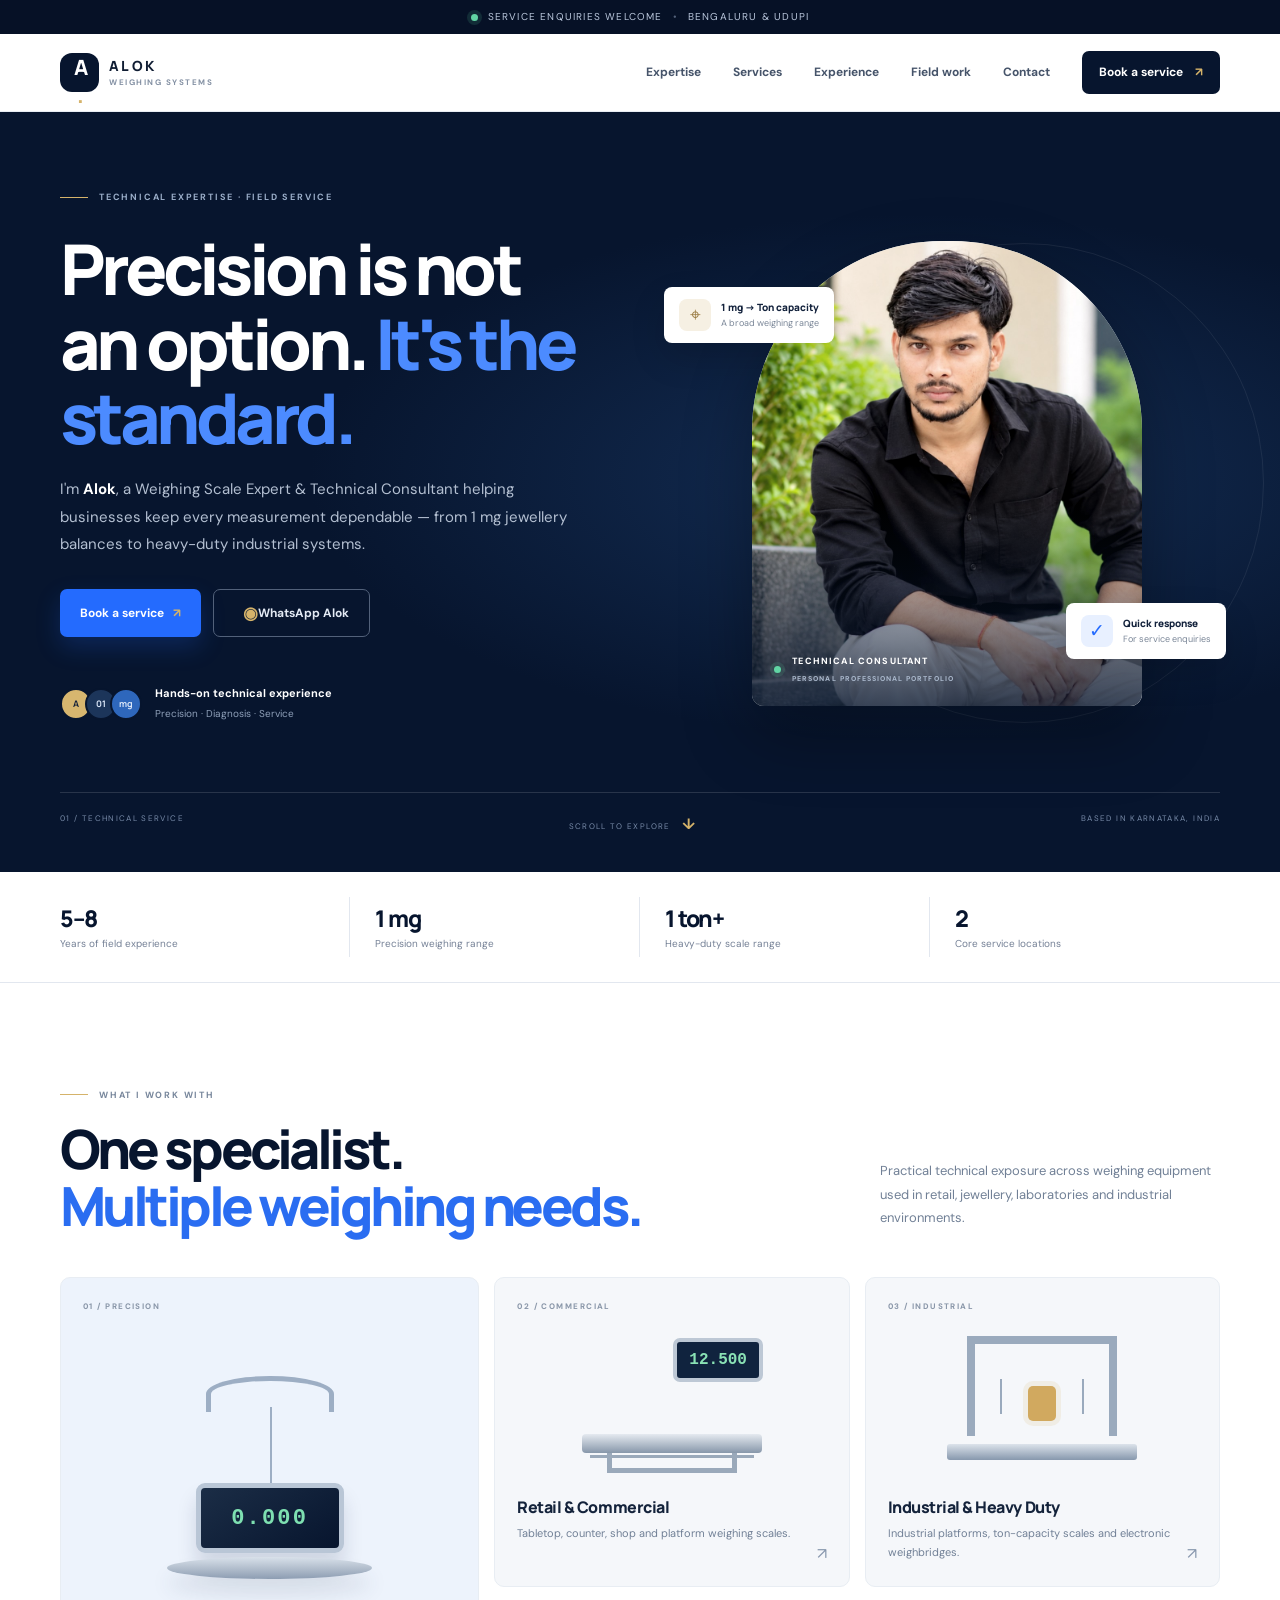
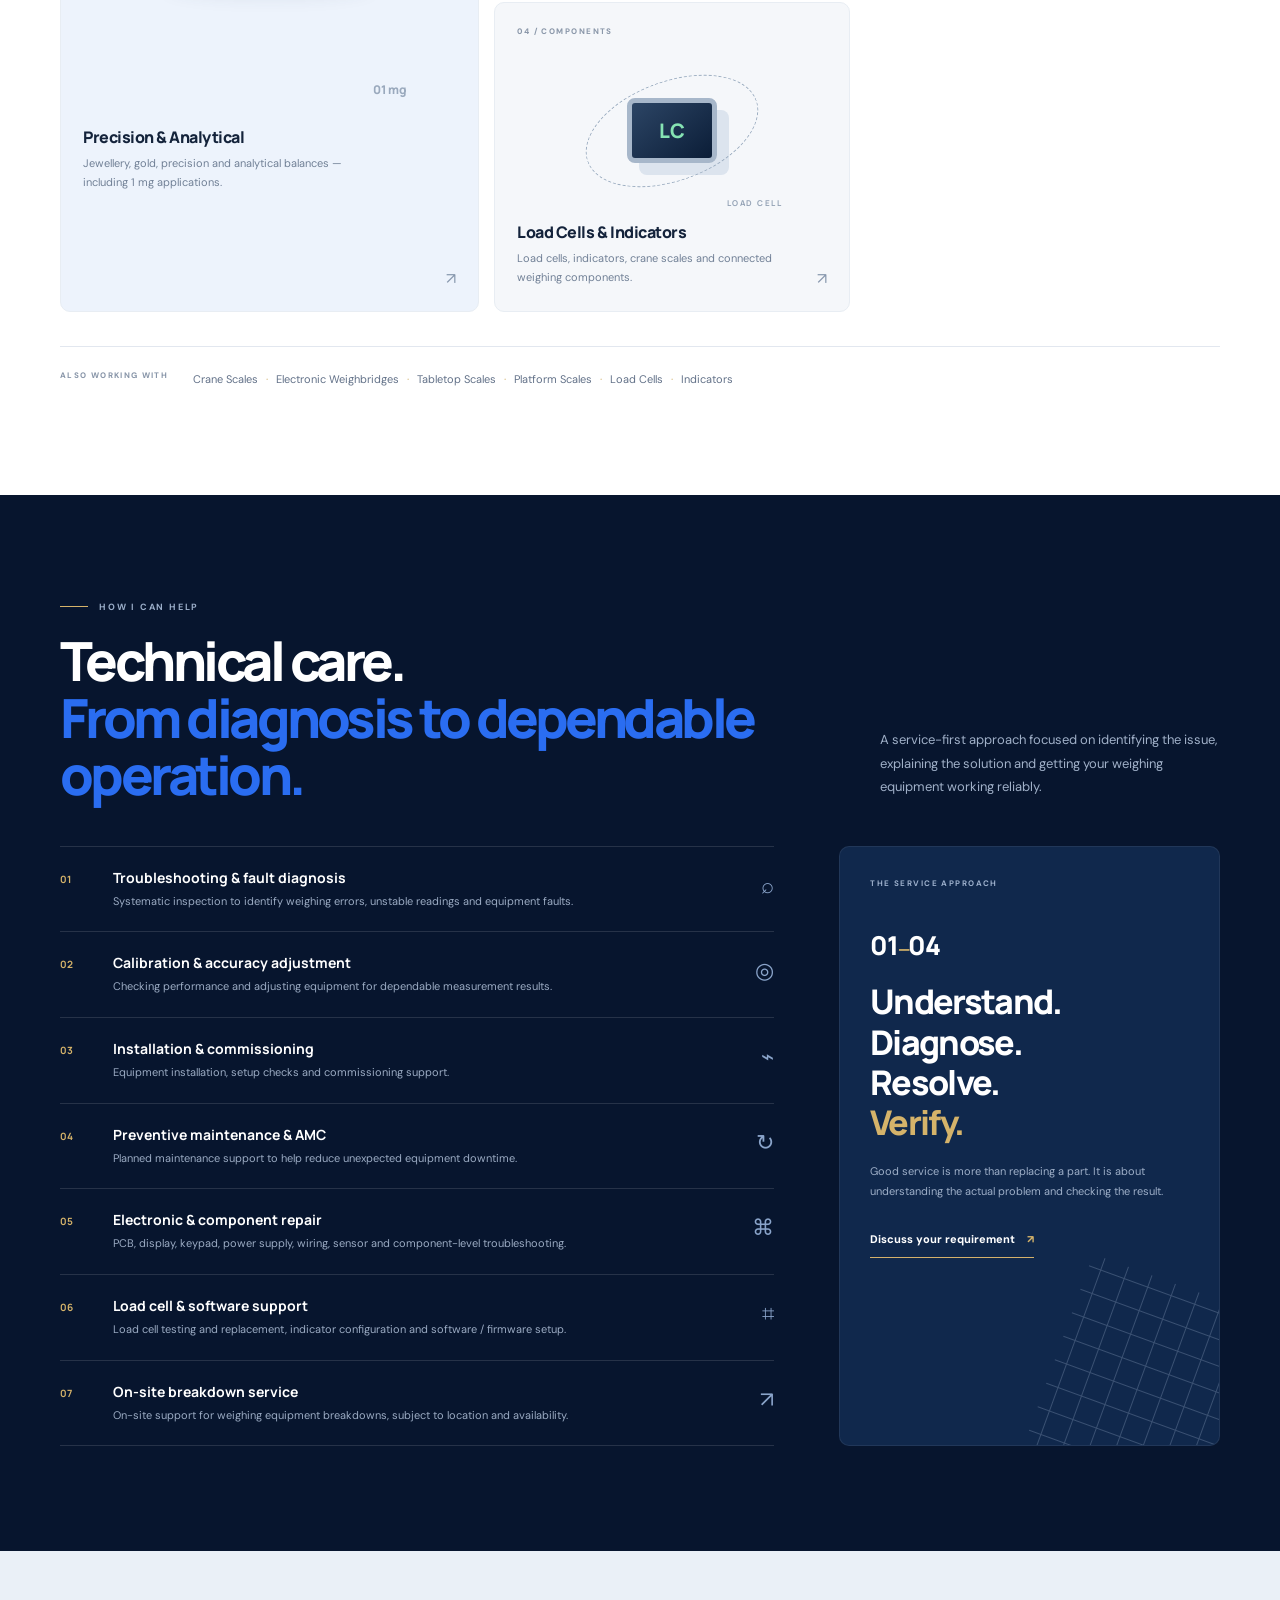
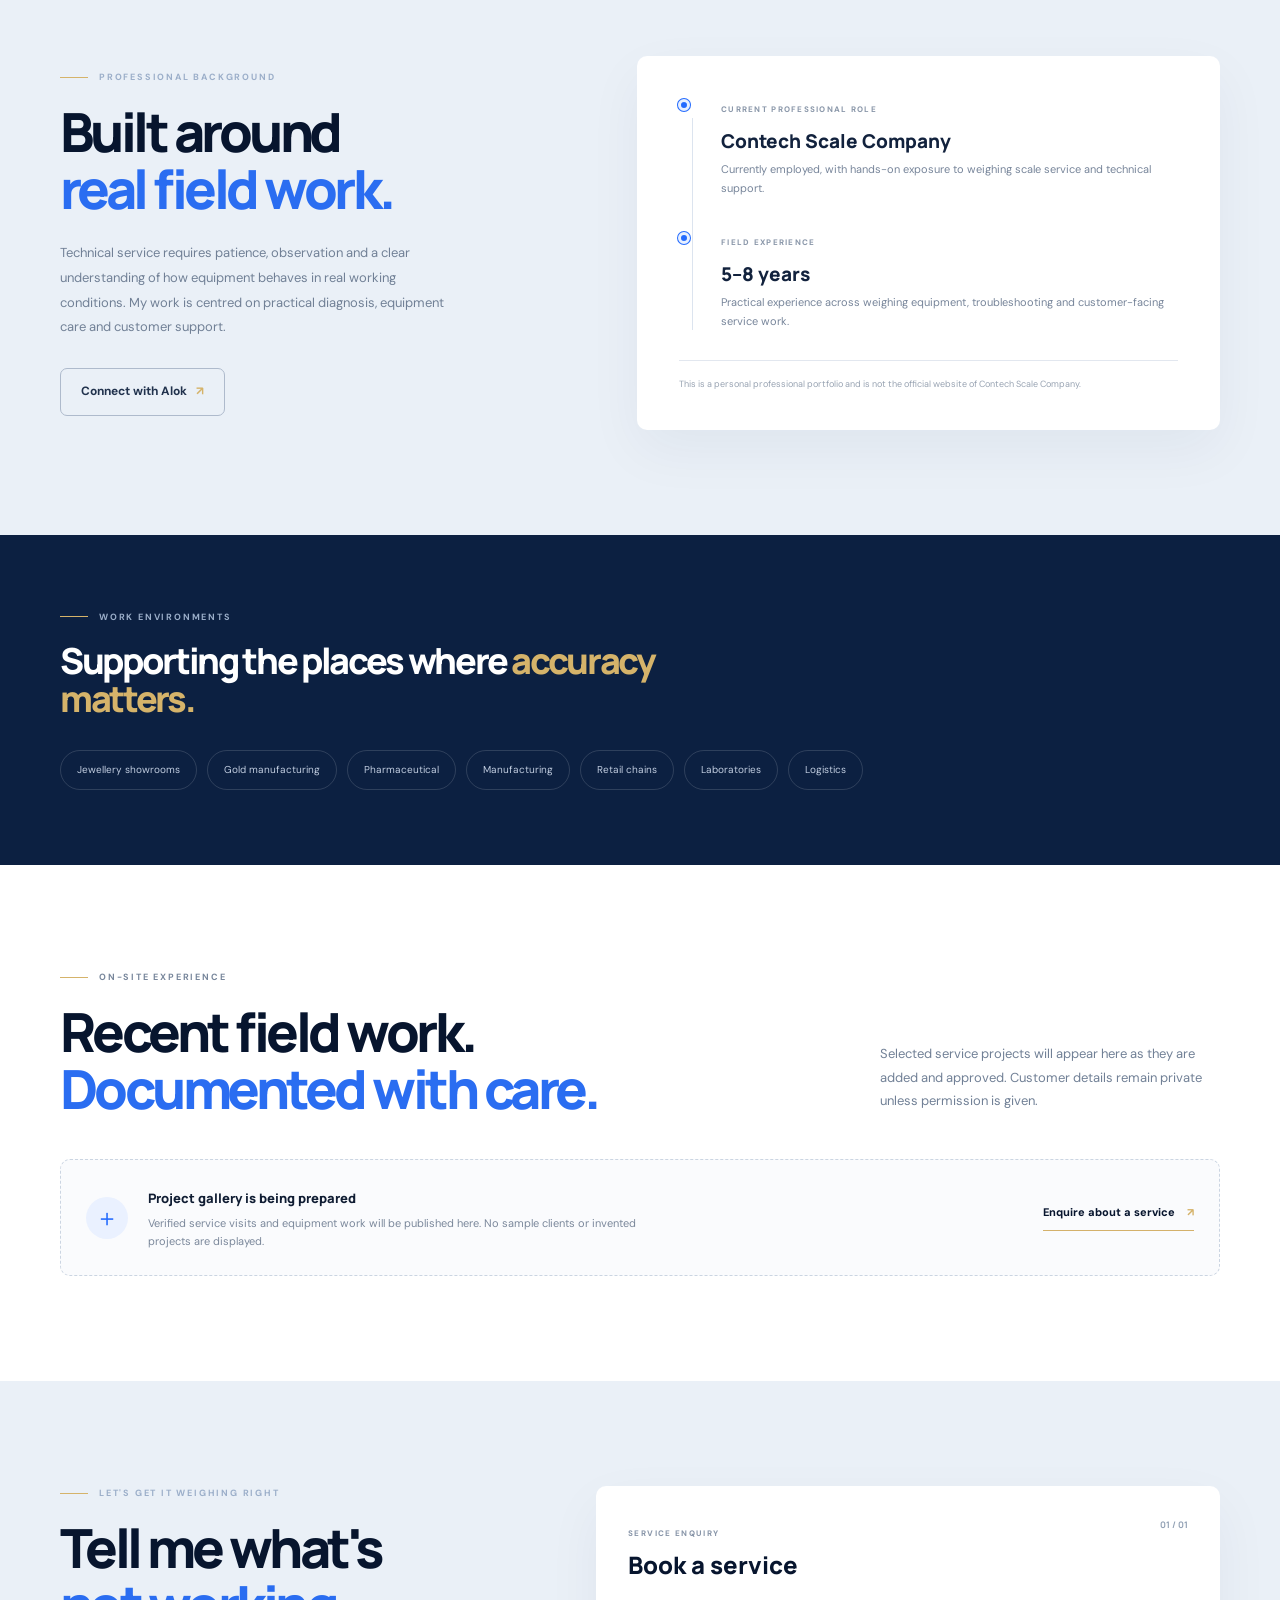
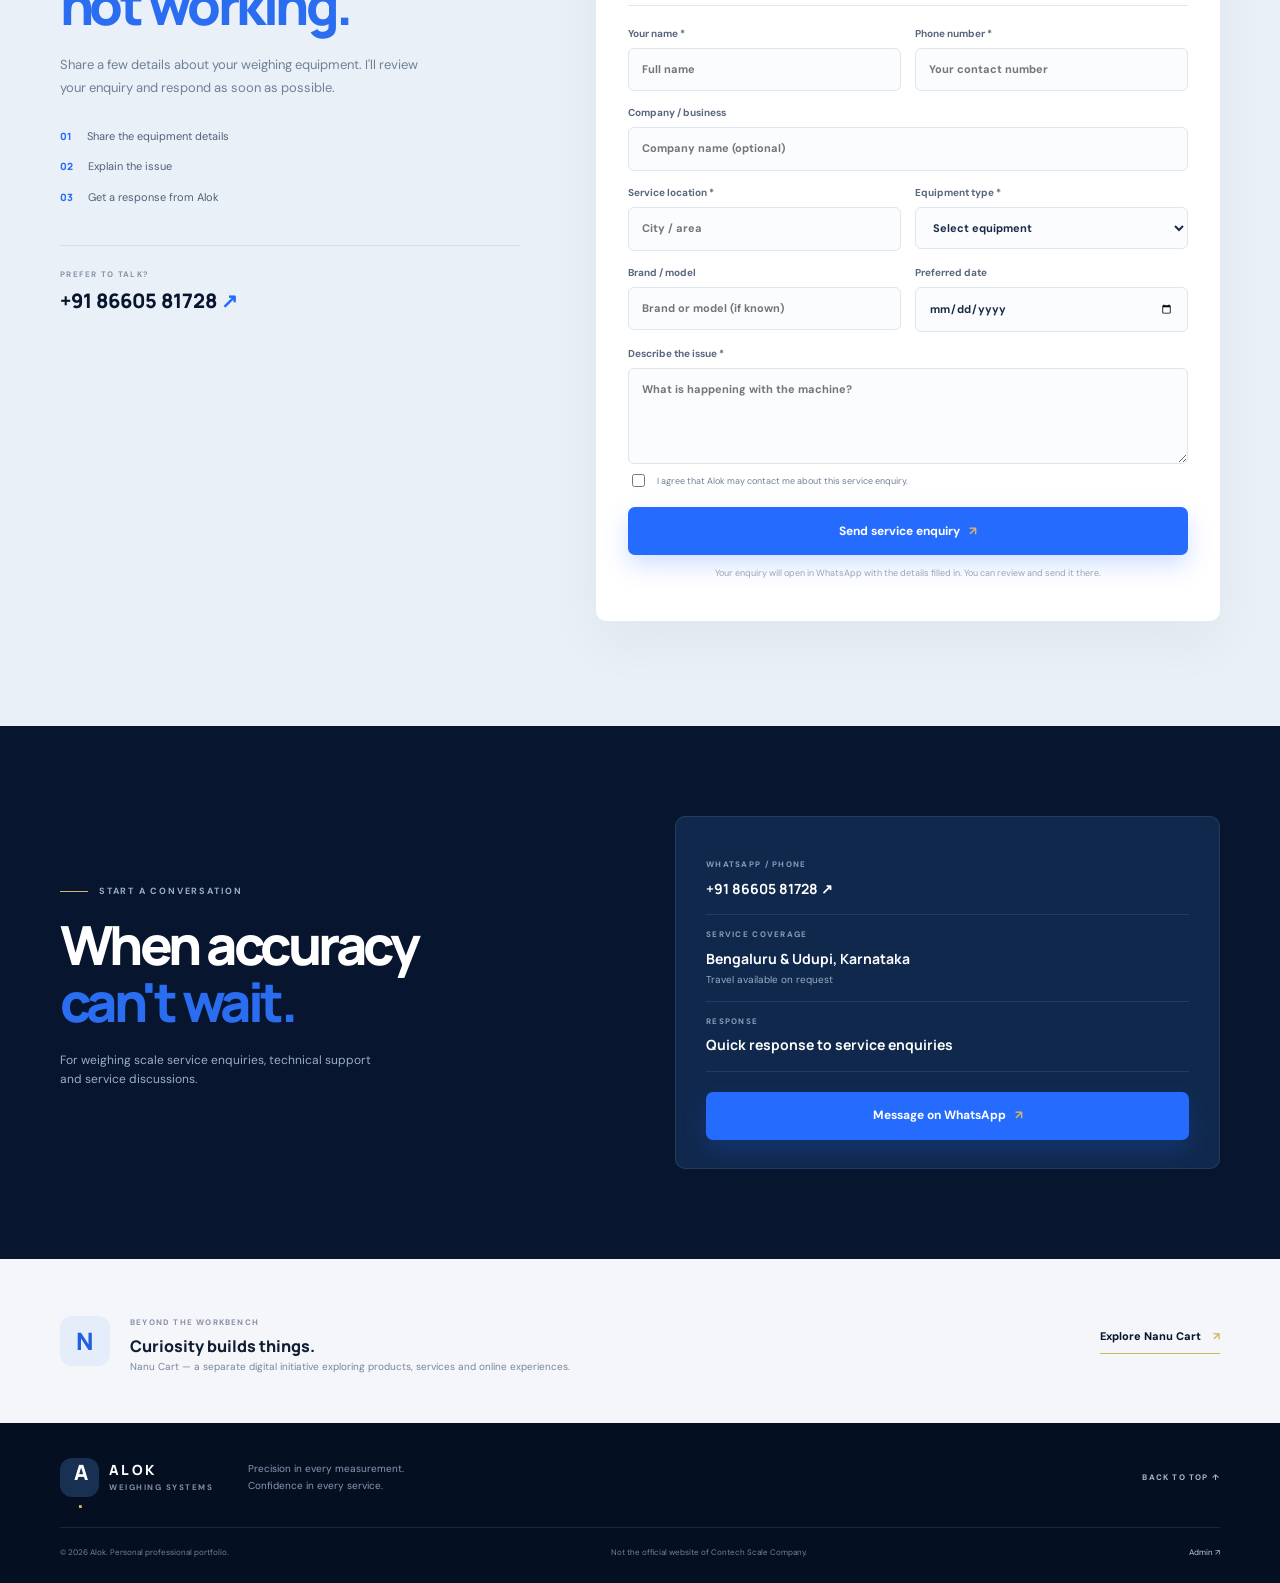
==== commit fac10938: "Add files via upload" ====
--- a/index.html
+++ b/index.html
@@ -1,166 +1,66 @@
-<!DOCTYPE html>
-<html lang="en-IN">
+<!doctype html>
+<html lang="en">
 <head>
-<meta charset="utf-8">
-<meta name="viewport" content="width=device-width, initial-scale=1, viewport-fit=cover">
-<title>Alok — Weighing Scale Expert &amp; Technical Consultant | Bengaluru &amp; Udupi</title>
-<meta name="description" content="Alok is a weighing scale expert with 5–8 years of field experience: troubleshooting, calibration, installation, maintenance and repair in Bengaluru and Udupi.">
-<meta name="theme-color" content="#0e1a2b">
-<meta property="og:type" content="website">
-<meta property="og:title" content="Alok — Weighing Scale Expert &amp; Technical Consultant">
-<meta property="og:description" content="Precision in every measurement. Confidence in every service. Bengaluru &amp; Udupi.">
-<meta property="og:image" content="alok-og.jpg">
-<link rel="icon" href="favicon-32.png" sizes="32x32">
-<link rel="apple-touch-icon" href="apple-touch-icon.png">
-<link rel="manifest" href="manifest.webmanifest">
-<link rel="stylesheet" href="style.css">
+  <meta charset="utf-8"><meta name="viewport" content="width=device-width,initial-scale=1,viewport-fit=cover">
+  <title>Alok | Weighing Scale Expert & Technical Consultant</title>
+  <meta name="description" content="Technical service, calibration, installation and repair for precision, commercial and industrial weighing systems in Bengaluru and Udupi.">
+  <meta name="theme-color" content="#07152e"><meta name="color-scheme" content="light">
+  <meta property="og:title" content="Alok — Weighing Scale Expert"><meta property="og:description" content="Precision in every measurement. Confidence in every service."><meta property="og:type" content="website">
+  <link rel="manifest" href="manifest.webmanifest"><link rel="icon" href="favicon.svg" type="image/svg+xml"><link rel="apple-touch-icon" href="icon-192.png">
+  <link rel="preconnect" href="https://fonts.googleapis.com"><link rel="preconnect" href="https://fonts.gstatic.com" crossorigin>
+  <link href="https://fonts.googleapis.com/css2?family=DM+Sans:wght@400;500;600;700&family=Manrope:wght@400;500;600;700;800&display=swap" rel="stylesheet">
+  <link rel="stylesheet" href="style.css">
 </head>
 <body>
-<a class="skip" href="#main">Skip to content</a>
-<svg width="0" height="0" style="position:absolute" aria-hidden="true">
-  <symbol id="i-bal" viewBox="0 0 48 48"><path d="M8 38h32M24 38V14M12 14h24M14 14l-6 12h12zM34 14l-6 12h12z" fill="none" stroke="currentColor" stroke-width="2" stroke-linejoin="round"/></symbol>
-  <symbol id="i-top" viewBox="0 0 48 48"><rect x="6" y="28" width="36" height="10" rx="2" fill="none" stroke="currentColor" stroke-width="2"/><path d="M10 28l4-10h20l4 10M18 33h12" fill="none" stroke="currentColor" stroke-width="2"/></symbol>
-  <symbol id="i-plat" viewBox="0 0 48 48"><path d="M6 30h36v6H6zM10 30l6-10h16l6 10M12 36v4M36 36v4" fill="none" stroke="currentColor" stroke-width="2" stroke-linejoin="round"/></symbol>
-  <symbol id="i-crane" viewBox="0 0 48 48"><path d="M24 6v8M18 14h12v10H18zM24 24v6M16 30h16l-3 10H19z" fill="none" stroke="currentColor" stroke-width="2" stroke-linejoin="round"/></symbol>
-  <symbol id="i-cell" viewBox="0 0 48 48"><rect x="6" y="18" width="36" height="12" rx="2" fill="none" stroke="currentColor" stroke-width="2"/><path d="M16 18v12M32 18v12M24 8v10M20 12l4-4 4 4" fill="none" stroke="currentColor" stroke-width="2"/></symbol>
-  <symbol id="i-bridge" viewBox="0 0 48 48"><path d="M4 28h40v6H4zM8 34v6M40 34v6M12 28l4-8h16l4 8M14 24h20" fill="none" stroke="currentColor" stroke-width="2" stroke-linejoin="round"/></symbol>
-  <symbol id="i-tool" viewBox="0 0 48 48"><path d="M30 8a9 9 0 0 0-8 12L8 34l6 6 14-14a9 9 0 0 0 12-8l-6 5-5-1-1-5z" fill="none" stroke="currentColor" stroke-width="2" stroke-linejoin="round"/></symbol>
-  <symbol id="i-pin" viewBox="0 0 24 24"><path d="M12 22s7-6.5 7-12a7 7 0 0 0-14 0c0 5.5 7 12 7 12z" fill="none" stroke="currentColor" stroke-width="2"/><circle cx="12" cy="10" r="2.5" fill="currentColor"/></symbol>
-</svg>
-
-<header class="nav" id="top">
-  <a class="brand" href="#top" aria-label="Alok, home"><span class="mark">A</span><span>Alok</span></a>
-  <button class="burger" aria-expanded="false" aria-controls="menu" aria-label="Menu"><span></span><span></span></button>
-  <nav id="menu" aria-label="Main">
-    <a href="#expertise">Expertise</a><a href="#services">Services</a><a href="#experience">Experience</a>
-    <a href="#industries">Industries</a><a href="#work">Field work</a><a href="#reviews">Reviews</a><a href="#contact">Contact</a>
-    <button class="btn ghost small" id="installBtn" hidden>Install app</button>
-    <a class="btn gold small" href="#book">Book a service</a>
-  </nav>
+<div class="announcement"><span class="pulse"></span> Service enquiries welcome <span class="ann-sep">•</span> Bengaluru &amp; Udupi</div>
+<header class="site-header" id="top">
+  <a class="brand" href="#home" aria-label="Alok home"><span class="brand-mark">A<span>.</span></span><span class="brand-name">ALOK<small>WEIGHING SYSTEMS</small></span></a>
+  <button class="menu-toggle" id="menuToggle" aria-label="Open navigation" aria-expanded="false"><i></i><i></i></button>
+  <nav class="main-nav" id="mainNav"><a href="#expertise">Expertise</a><a href="#services">Services</a><a href="#experience">Experience</a><a href="#fieldwork">Field work</a><a href="#contact">Contact</a><a class="nav-cta" href="#booking">Book a service <span>↗</span></a></nav>
 </header>
-
-<main id="main">
-<section class="hero">
-  <div class="hero-text">
-    <p class="loc"><svg class="ic"><use href="#i-pin"/></svg> Bengaluru &amp; Udupi, India</p>
-    <h1>ALOK</h1>
-    <p class="role">Weighing Scale Expert &amp; Technical Consultant</p>
-    <p class="tag">“Precision in Every Measurement. Confidence in Every Service.”</p>
-    <p class="lead">Providing technical expertise in weighing scale troubleshooting, calibration, installation, maintenance and repair — from high-precision jewellery balances to heavy-duty industrial weighing systems.</p>
-    <div class="cta"><a class="btn gold" href="#book">Book a service</a><a class="btn ghost" data-wa href="#">Connect on WhatsApp</a></div>
-  </div>
-  <figure class="hero-photo">
-    <img src="alok-hero.jpg" alt="Portrait of Alok, weighing scale expert" width="900" height="978" fetchpriority="high">
-  </figure>
-</section>
-
-<section class="sec" id="expertise">
-  <div class="wrap"><h2>Equipment I work with</h2>
-  <p class="sub">Eleven families of weighing equipment, from milligram jewellery scales to weighbridges.</p>
-  <ul class="grid g4" id="equip"></ul></div>
-</section>
-
-<section class="sec alt" id="services">
-  <div class="wrap"><h2>Technical services</h2>
-  <p class="sub">Clear diagnosis first, then the repair or adjustment that fixes the cause.</p>
-  <ul class="grid g3 plain" id="svc"></ul></div>
-</section>
-
-<section class="sec" id="experience">
-  <div class="wrap two">
-    <div><h2>Professional experience</h2>
-    <p class="sub">5–8 years of hands-on field experience with weighing equipment.</p></div>
-    <div class="stack">
-      <article class="panel"><h3>Employment</h3>
-        <p>Currently working with <strong>Contech Scale Company</strong>, gaining practical exposure to weighing equipment, customer service, technical diagnosis, field maintenance and equipment troubleshooting.</p></article>
-      <article class="panel"><h3>Independent personal services</h3>
-        <p>Enquiries made through this website are handled by Alok personally, separate from his employment.</p></article>
-      <p class="note">This is Alok’s personal professional portfolio and is not the official website of Contech Scale Company.</p>
+<main id="home">
+  <section class="hero section-wrap">
+    <div class="hero-copy"><div class="eyebrow"><span class="eyebrow-line"></span> TECHNICAL EXPERTISE · FIELD SERVICE</div>
+      <h1>Precision is not<br>an option. <em>It's the<br>standard.</em></h1>
+      <p class="hero-lead">I'm <strong>Alok</strong>, a Weighing Scale Expert &amp; Technical Consultant helping businesses keep every measurement dependable — from 1 mg jewellery balances to heavy-duty industrial systems.</p>
+      <div class="hero-actions"><a class="button button-primary" href="#booking">Book a service <span>↗</span></a><a class="button button-quiet" href="https://wa.me/918660581728?text=Hello%20Alok%2C%20I%20need%20weighing%20scale%20service." target="_blank" rel="noopener"> <span class="wa-icon">◉</span> WhatsApp Alok</a></div>
+      <div class="hero-proof"><div class="proof-avatars"><span>A</span><span>01</span><span>mg</span></div><p><b>Hands-on technical experience</b><small>Precision · Diagnosis · Service</small></p></div>
     </div>
-  </div>
-</section>
-
-<section class="sec alt" id="industries">
-  <div class="wrap"><h2>Industries served</h2>
-  <ul class="chips" id="ind"></ul>
-  <h3 class="mt">Customer logos</h3>
-  <ul class="logos" id="logos"><li class="slot">Logo slot<br><small>Added after customer permission</small></li><li class="slot">Logo slot</li><li class="slot">Logo slot</li><li class="slot">Logo slot</li></ul></div>
-</section>
-
-<section class="sec" id="work">
-  <div class="wrap"><h2>Recent field work</h2>
-  <div id="projects" class="grid g2"><p class="empty">No field work has been published yet. Projects appear here once Alok publishes them from the admin dashboard.</p></div></div>
-</section>
-
-<section class="sec alt" id="reviews">
-  <div class="wrap two">
-    <div><h2>Customer reviews</h2><p class="sub">Served by Alok? Share your experience. Reviews appear here after Alok approves them.</p>
-    <div id="revList"><p class="empty">No reviews yet.</p></div></div>
-    <form id="revForm" novalidate>
-      <label class="full">Your name *<input name="rname" maxlength="60" autocomplete="name"></label>
-      <label class="full">Rating *<select name="rrating"><option value="5">5 – Excellent</option><option value="4">4 – Good</option><option value="3">3 – Average</option><option value="2">2 – Poor</option><option value="1">1 – Very poor</option></select></label>
-      <label class="full">Your review *<textarea name="rcomment" rows="4" maxlength="600"></textarea></label>
-      <p class="err full" id="revErr" role="alert" hidden></p><p class="ok full" id="revOk" role="status" hidden></p>
-      <div class="full"><button class="btn gold" type="submit">Submit review</button></div>
-    </form>
-  </div>
-</section>
-
-<section class="sec dark" id="book">
-  <div class="wrap two">
-    <div><h2>Book a service</h2>
-    <p class="sub">Describe the problem and Alok will get back to you. You can save the enquiry, or send it straight to WhatsApp.</p>
-    <p class="status" id="fbState" role="status"></p></div>
-    <form id="bookForm" novalidate>
-      <label>Your name *<input name="name" autocomplete="name" required minlength="2" maxlength="80"></label>
-      <label>Phone number *<input name="phone" type="tel" autocomplete="tel" inputmode="tel" required placeholder="+91 …"></label>
-      <label>Email (optional)<input name="email" type="email" autocomplete="email" maxlength="120"></label>
-      <label>Company (optional)<input name="company" autocomplete="organization" maxlength="120"></label>
-      <label class="full">Service location *<input name="location" required minlength="2" maxlength="200" placeholder="Area and city, e.g. Udupi"></label>
-      <label>Equipment type *<select name="equipmentType" required id="eqSel"><option value="">Choose…</option></select></label>
-      <label>Brand<input name="brand" maxlength="80"></label>
-      <label>Model number<input name="model" maxlength="80"></label>
-      <label>Capacity<input name="capacity" maxlength="40" placeholder="e.g. 600 g, 300 kg"></label>
-      <label class="full">Problem description *<textarea name="problem" rows="4" required minlength="5" maxlength="2000"></textarea></label>
-      <label>Preferred date<input name="preferredDate" type="date"></label>
-      <label>Preferred time<select name="preferredTime"><option value="">Any time</option><option>Morning</option><option>Afternoon</option><option>Evening</option></select></label>
-      <label class="full">Photo (optional, JPG/PNG/WebP, up to 5 MB)<input name="photo" type="file" accept="image/jpeg,image/png,image/webp"></label>
-      <p class="err full" id="formErr" role="alert" hidden></p>
-      <div class="full cta"><button class="btn gold" type="submit" id="submitBtn">Submit enquiry</button><button class="btn ghost" type="button" id="waBtn">Send via WhatsApp</button></div>
-      <p class="ok full" id="formOk" role="status" hidden></p>
-    </form>
-  </div>
-</section>
-
-<section class="sec" id="contact">
-  <div class="wrap two">
-    <div><h2>Contact</h2><p class="sub">Alok<br>Weighing Scale Expert &amp; Technical Consultant</p></div>
-    <div class="stack">
-      <p><strong>Phone / WhatsApp:</strong> <a href="tel:+918660581728">+91 86605 81728</a></p>
-      <p><strong>Service coverage:</strong> Bengaluru &amp; Udupi, Karnataka, India. Travel available on request.</p>
-      <p><strong>Email:</strong> <a data-mail href="#">hello@example.com</a> <small id="demoMail">(temporary demo address)</small></p>
-      <p>Quick response to service enquiries.</p>
-      <div class="cta"><a class="btn gold" data-wa href="#">WhatsApp</a><a class="btn ghost dk" href="tel:+918660581728">Call</a><a class="btn ghost dk" href="#book">Book a service</a><a class="btn ghost dk" data-mail href="#">Email</a></div>
+    <div class="hero-visual"><div class="hero-image-frame"><img src="alok-portrait.png" alt="Alok, weighing scale expert" fetchpriority="high"><div class="image-label"><span class="label-dot"></span><span>TECHNICAL CONSULTANT<small>PERSONAL PROFESSIONAL PORTFOLIO</small></span></div></div><div class="floating-note note-top"><span class="note-icon">⌖</span><span><b>1 mg → Ton capacity</b><small>A broad weighing range</small></span></div><div class="floating-note note-bottom"><span class="note-icon note-blue">✓</span><span><b>Quick response</b><small>For service enquiries</small></span></div><div class="hero-orbit"></div></div>
+    <div class="hero-bottom"><span>01 / TECHNICAL SERVICE</span><span>SCROLL TO EXPLORE <b>↓</b></span><span>BASED IN KARNATAKA, INDIA</span></div>
+  </section>
+  <section class="trust-strip"><div><strong>5–8</strong><span>Years of field experience</span></div><div><strong>1 mg</strong><span>Precision weighing range</span></div><div><strong>1 ton+</strong><span>Heavy-duty scale range</span></div><div><strong>2</strong><span>Core service locations</span></div></section>
+  <section class="section section-light" id="expertise"><div class="section-wrap"><div class="section-heading"><div><div class="eyebrow dark"><span class="eyebrow-line"></span> WHAT I WORK WITH</div><h2>One specialist.<br><em>Multiple weighing needs.</em></h2></div><p class="section-intro">Practical technical exposure across weighing equipment used in retail, jewellery, laboratories and industrial environments.</p></div>
+    <div class="expertise-grid">
+      <article class="expert-card expert-feature"><div class="card-index">01 / PRECISION</div><div class="equipment-art balance-art"><div class="balance-top"></div><div class="balance-screen">0.000</div><div class="balance-base"></div><span class="art-caption">01 mg</span></div><h3>Precision &amp; Analytical</h3><p>Jewellery, gold, precision and analytical balances — including 1 mg applications.</p><span class="card-arrow">↗</span></article>
+      <article class="expert-card"><div class="card-index">02 / COMMERCIAL</div><div class="equipment-art platform-art"><div class="platform-display">12.500</div><div class="platform-deck"></div><div class="platform-leg"></div></div><h3>Retail &amp; Commercial</h3><p>Tabletop, counter, shop and platform weighing scales.</p><span class="card-arrow">↗</span></article>
+      <article class="expert-card"><div class="card-index">03 / INDUSTRIAL</div><div class="equipment-art industrial-art"><div class="industrial-frame"></div><div class="industrial-platform"></div><div class="industrial-load"></div></div><h3>Industrial &amp; Heavy Duty</h3><p>Industrial platforms, ton-capacity scales and electronic weighbridges.</p><span class="card-arrow">↗</span></article>
+      <article class="expert-card"><div class="card-index">04 / COMPONENTS</div><div class="equipment-art component-art"><div class="component-box">LC</div><div class="component-lines"></div><div class="component-display">LOAD CELL</div></div><h3>Load Cells &amp; Indicators</h3><p>Load cells, indicators, crane scales and connected weighing components.</p><span class="card-arrow">↗</span></article>
     </div>
-  </div>
-</section>
-
-<section class="sec alt slim"><div class="wrap">
-  <h3>Entrepreneurial &amp; Digital Initiatives</h3>
-  <p>Separately from weighing scale services, Alok runs a digital initiative, <a href="https://bir001.github.io/Nanu-Cart/" rel="noopener" target="_blank">Nanu Cart</a>.</p>
-</div></section>
+    <div class="equipment-list"><span>ALSO WORKING WITH</span><p>Crane Scales <i>·</i> Electronic Weighbridges <i>·</i> Tabletop Scales <i>·</i> Platform Scales <i>·</i> Load Cells <i>·</i> Indicators</p></div>
+  </div></section>
+  <section class="section services-section" id="services"><div class="section-wrap"><div class="section-heading"><div><div class="eyebrow"><span class="eyebrow-line"></span> HOW I CAN HELP</div><h2>Technical care.<br><em>From diagnosis to dependable operation.</em></h2></div><p class="section-intro">A service-first approach focused on identifying the issue, explaining the solution and getting your weighing equipment working reliably.</p></div>
+    <div class="service-layout"><div class="service-list">
+      <article class="service-row"><span class="service-no">01</span><div><h3>Troubleshooting &amp; fault diagnosis</h3><p>Systematic inspection to identify weighing errors, unstable readings and equipment faults.</p></div><span class="service-symbol">⌕</span></article>
+      <article class="service-row"><span class="service-no">02</span><div><h3>Calibration &amp; accuracy adjustment</h3><p>Checking performance and adjusting equipment for dependable measurement results.</p></div><span class="service-symbol">◎</span></article>
+      <article class="service-row"><span class="service-no">03</span><div><h3>Installation &amp; commissioning</h3><p>Equipment installation, setup checks and commissioning support.</p></div><span class="service-symbol">⌁</span></article>
+      <article class="service-row"><span class="service-no">04</span><div><h3>Preventive maintenance &amp; AMC</h3><p>Planned maintenance support to help reduce unexpected equipment downtime.</p></div><span class="service-symbol">↻</span></article>
+      <article class="service-row"><span class="service-no">05</span><div><h3>Electronic &amp; component repair</h3><p>PCB, display, keypad, power supply, wiring, sensor and component-level troubleshooting.</p></div><span class="service-symbol">⌘</span></article>
+      <article class="service-row"><span class="service-no">06</span><div><h3>Load cell &amp; software support</h3><p>Load cell testing and replacement, indicator configuration and software / firmware setup.</p></div><span class="service-symbol">⌗</span></article>
+      <article class="service-row"><span class="service-no">07</span><div><h3>On-site breakdown service</h3><p>On-site support for weighing equipment breakdowns, subject to location and availability.</p></div><span class="service-symbol">↗</span></article>
+    </div><aside class="service-aside"><div class="aside-kicker">THE SERVICE APPROACH</div><div class="aside-number">01<span>—</span>04</div><h3>Understand.<br>Diagnose.<br>Resolve.<br><em>Verify.</em></h3><p>Good service is more than replacing a part. It is about understanding the actual problem and checking the result.</p><a href="#booking" class="text-link">Discuss your requirement <span>↗</span></a><div class="aside-grid-lines"></div></aside></div>
+  </div></section>
+  <section class="section experience-section" id="experience"><div class="section-wrap experience-grid"><div><div class="eyebrow"><span class="eyebrow-line"></span> PROFESSIONAL BACKGROUND</div><h2>Built around<br><em>real field work.</em></h2><p class="experience-copy">Technical service requires patience, observation and a clear understanding of how equipment behaves in real working conditions. My work is centred on practical diagnosis, equipment care and customer support.</p><a class="button button-outline" href="#contact">Connect with Alok <span>↗</span></a></div><div class="experience-panel"><div class="timeline-line"></div><div class="timeline-item"><span class="timeline-dot"></span><small>CURRENT PROFESSIONAL ROLE</small><h3>Contech Scale Company</h3><p>Currently employed, with hands-on exposure to weighing scale service and technical support.</p></div><div class="timeline-item"><span class="timeline-dot"></span><small>FIELD EXPERIENCE</small><h3>5–8 years</h3><p>Practical experience across weighing equipment, troubleshooting and customer-facing service work.</p></div><div class="experience-note">This is a personal professional portfolio and is not the official website of Contech Scale Company.</div></div></div></section>
+  <section class="industries-band"><div class="section-wrap"><div class="eyebrow"><span class="eyebrow-line"></span> WORK ENVIRONMENTS</div><h2>Supporting the places where <em>accuracy matters.</em></h2><div class="industry-items"><span>Jewellery showrooms</span><span>Gold manufacturing</span><span>Pharmaceutical</span><span>Manufacturing</span><span>Retail chains</span><span>Laboratories</span><span>Logistics</span></div></div></section>
+  <section class="section field-section" id="fieldwork"><div class="section-wrap"><div class="section-heading"><div><div class="eyebrow dark"><span class="eyebrow-line"></span> ON-SITE EXPERIENCE</div><h2>Recent field work.<br><em>Documented with care.</em></h2></div><p class="section-intro">Selected service projects will appear here as they are added and approved. Customer details remain private unless permission is given.</p></div><div class="empty-project"><div class="empty-project-icon">＋</div><div><b>Project gallery is being prepared</b><p>Verified service visits and equipment work will be published here. No sample clients or invented projects are displayed.</p></div><a href="#booking" class="text-link">Enquire about a service <span>↗</span></a></div></div></section>
+  <section class="section booking-section" id="booking"><div class="section-wrap booking-grid"><div class="booking-copy"><div class="eyebrow"><span class="eyebrow-line"></span> LET'S GET IT WEIGHING RIGHT</div><h2>Tell me what's<br><em>not working.</em></h2><p>Share a few details about your weighing equipment. I'll review your enquiry and respond as soon as possible.</p><div class="booking-points"><span><b>01</b> Share the equipment details</span><span><b>02</b> Explain the issue</span><span><b>03</b> Get a response from Alok</span></div><div class="booking-direct"><small>PREFER TO TALK?</small><a href="tel:+918660581728">+91 86605 81728 <span>↗</span></a></div></div>
+    <form class="booking-form" id="bookingForm"><div class="form-top"><div><small>SERVICE ENQUIRY</small><h3>Book a service</h3></div><span class="form-step">01 / 01</span></div><div class="form-grid"><label>Your name *<input name="name" required autocomplete="name" placeholder="Full name"></label><label>Phone number *<input name="phone" required inputmode="tel" autocomplete="tel" placeholder="Your contact number"></label><label class="full">Company / business<input name="company" placeholder="Company name (optional)"></label><label>Service location *<input name="location" required placeholder="City / area"></label><label>Equipment type *<select name="equipment" required><option value="">Select equipment</option><option>Jewellery / Gold Scale</option><option>Precision / Analytical Balance</option><option>Retail / Commercial Scale</option><option>Platform / Industrial Scale</option><option>Crane Scale</option><option>Weighbridge</option><option>Load Cell / Indicator</option><option>Other</option></select></label><label>Brand / model<input name="model" placeholder="Brand or model (if known)"></label><label>Preferred date<input name="date" type="date"></label><label class="full">Describe the issue *<textarea name="issue" required rows="4" placeholder="What is happening with the machine?"></textarea></label></div><label class="consent"><input type="checkbox" required> I agree that Alok may contact me about this service enquiry.</label><button class="button button-primary form-submit" type="submit">Send service enquiry <span>↗</span></button><p class="form-note">Your enquiry will open in WhatsApp with the details filled in. You can review and send it there.</p><div class="form-status" id="formStatus" role="status" aria-live="polite"></div></form>
+  </div></section>
+  <section class="contact-section" id="contact"><div class="section-wrap contact-grid"><div><div class="eyebrow"><span class="eyebrow-line"></span> START A CONVERSATION</div><h2>When accuracy<br><em>can't wait.</em></h2><p>For weighing scale service enquiries, technical support and service discussions.</p></div><div class="contact-card"><div class="contact-line"><span>WHATSAPP / PHONE</span><a href="https://wa.me/918660581728" target="_blank" rel="noopener">+91 86605 81728 ↗</a></div><div class="contact-line"><span>SERVICE COVERAGE</span><b>Bengaluru &amp; Udupi, Karnataka</b><small>Travel available on request</small></div><div class="contact-line"><span>RESPONSE</span><b>Quick response to service enquiries</b></div><a class="button button-primary contact-button" href="https://wa.me/918660581728?text=Hello%20Alok%2C%20I%20have%20a%20service%20enquiry." target="_blank" rel="noopener">Message on WhatsApp <span>↗</span></a></div></div></section>
+  <section class="initiative section-wrap"><div class="initiative-mark">N</div><div><small>BEYOND THE WORKBENCH</small><h3>Curiosity builds things.</h3><p>Nanu Cart — a separate digital initiative exploring products, services and online experiences.</p></div><a href="https://bir001.github.io/Nanu-Cart/" target="_blank" rel="noopener" class="text-link">Explore Nanu Cart <span>↗</span></a></section>
 </main>
-
-<footer class="foot"><div class="wrap">
-  <div><strong>Alok</strong><br>Weighing Scale Expert &amp; Technical Consultant</div>
-  <div>Calibration · Repair · Installation · Maintenance<br>Bengaluru &amp; Udupi, Karnataka</div>
-  <div><a data-wa href="#">WhatsApp</a> · <a href="tel:+918660581728">Call</a> · <a data-mail href="#">Email</a> · <a href="https://bir001.github.io/Nanu-Cart/" rel="noopener" target="_blank">Nanu Cart</a></div>
-  <p class="fine">This is Alok’s personal professional portfolio and is not the official website of Contech Scale Company.<br>© <span id="yr"></span> Alok. All rights reserved.</p>
-</div></footer>
-
-<noscript><p style="padding:16px;background:#fff3cd">Please turn on JavaScript to see this website fully.</p></noscript>
-<div id="installBar" hidden><p id="installTxt">Install Alok’s app on your phone for quick access.</p><button class="btn gold small" id="installNow">Install app</button><button class="btn ghost small" id="installX">Not now</button></div>
-<script src="site-config.js"></script>
-<script type="module" src="main.js"></script>
-</body>
-</html>
+<footer class="site-footer"><div class="section-wrap"><div class="footer-top"><a class="brand footer-brand" href="#home"><span class="brand-mark">A<span>.</span></span><span class="brand-name">ALOK<small>WEIGHING SYSTEMS</small></span></a><p>Precision in every measurement.<br>Confidence in every service.</p><a class="back-top" href="#top">BACK TO TOP ↑</a></div><div class="footer-bottom"><span>© <span id="year"></span> Alok. Personal professional portfolio.</span><span>Not the official website of Contech Scale Company.</span><span><a href="admin.html">Admin ↗</a></span></div></div></footer>
+<div class="mobile-quickbar"><a href="tel:+918660581728">Call</a><a href="https://wa.me/918660581728" target="_blank" rel="noopener">WhatsApp</a><a href="#booking">Book service</a></div>
+<button class="install-fab" id="installButton" hidden>Install app <span>↓</span></button>
+<script type="module" src="app.js"></script>
+</body></html>
--- a/style.css
+++ b/style.css
@@ -1,63 +1,8 @@
-:root{--navy:#0e1a2b;--graphite:#1d232c;--ink:#1b222c;--paper:#f6f1e7;--paper2:#ece5d6;--gold:#c8a45a;--gold-d:#9c7c35;--mute:#5d6674;--line:rgba(27,34,44,.14);--serif:"Iowan Old Style","Palatino Linotype",Palatino,Georgia,serif;--sans:system-ui,-apple-system,"Segoe UI",Roboto,sans-serif}
-*{box-sizing:border-box}html{scroll-behavior:smooth;scroll-padding-top:72px}
-body{margin:0;font:16px/1.6 var(--sans);color:var(--ink);background:var(--paper);-webkit-text-size-adjust:100%}
-img{max-width:100%;display:block}a{color:inherit}
-h1,h2,h3{font-family:var(--serif);line-height:1.15;margin:0 0 .5em;font-weight:600}
-h2{font-size:clamp(1.8rem,4vw,2.6rem)}h3{font-size:1.2rem}
-.wrap{max-width:1120px;margin:0 auto;padding:0 20px}
-.skip{position:absolute;left:-999px;top:0;background:var(--gold);padding:10px;z-index:99}.skip:focus{left:8px;top:8px}
-:focus-visible{outline:3px solid var(--gold);outline-offset:2px}
-.btn{display:inline-flex;align-items:center;justify-content:center;min-height:48px;padding:0 22px;border-radius:2px;font:600 1rem var(--sans);text-decoration:none;border:1.5px solid transparent;cursor:pointer;transition:background .2s,color .2s}
-.btn.gold{background:var(--gold);color:#14100a}.btn.gold:hover{background:#d8b76f}
-.btn.ghost{border-color:var(--paper);color:var(--paper);background:transparent}.btn.ghost:hover{background:rgba(246,241,231,.12)}
-.btn.ghost.dk{border-color:var(--ink);color:var(--ink)}.btn.ghost.dk:hover{background:rgba(27,34,44,.08)}
-.btn.small{min-height:40px;padding:0 14px;font-size:.92rem}.btn[disabled]{opacity:.6;cursor:wait}
-.nav{position:sticky;top:0;z-index:20;display:flex;align-items:center;justify-content:space-between;padding:8px 20px;padding-top:max(8px,env(safe-area-inset-top));background:var(--navy);color:var(--paper);border-bottom:1px solid rgba(200,164,90,.35)}
-.brand{display:flex;align-items:center;gap:10px;text-decoration:none;font:600 1.2rem var(--serif)}
-.mark{display:grid;place-items:center;width:34px;height:34px;border:1.5px solid var(--gold);color:var(--gold);font-family:var(--serif)}
-.nav nav{display:flex;align-items:center;gap:18px}.nav nav a:not(.btn){text-decoration:none;font-size:.95rem;opacity:.85}.nav nav a:not(.btn):hover{opacity:1;color:var(--gold)}
-.burger{display:none;background:none;border:0;width:44px;height:44px;cursor:pointer;position:relative}
-.burger span{position:absolute;left:10px;right:10px;height:2px;background:var(--paper);transition:transform .2s}.burger span:first-child{top:17px}.burger span:last-child{top:25px}
-.burger[aria-expanded=true] span:first-child{transform:translateY(4px) rotate(45deg)}.burger[aria-expanded=true] span:last-child{transform:translateY(-4px) rotate(-45deg)}
-@media(max-width:860px){.burger{display:block}.nav nav{display:none;position:absolute;top:100%;left:0;right:0;flex-direction:column;align-items:stretch;gap:0;background:var(--navy);padding:8px 20px 20px}.nav nav.open{display:flex}.nav nav a:not(.btn){padding:12px 0;border-bottom:1px solid rgba(246,241,231,.1)}.nav nav .btn{margin-top:12px}}
-.hero{background:var(--navy);color:var(--paper);display:grid;grid-template-columns:1.1fr .9fr;align-items:end;min-height:calc(100svh - 52px);max-width:none;overflow:hidden}
-.hero-text{padding:clamp(32px,7vw,96px) clamp(20px,5vw,72px);align-self:center}
-.loc{display:flex;align-items:center;gap:6px;color:var(--gold);margin:0 0 20px;font-size:.95rem}.ic{width:18px;height:18px}
-.hero h1{font-size:clamp(3.4rem,12vw,8rem);letter-spacing:.06em;margin:0;font-weight:500;animation:rise .9s ease both}
-@keyframes rise{from{opacity:0;transform:translateY(16px)}to{opacity:1;transform:none}}
-.role{font:1.2rem/1.3 var(--serif);color:var(--gold);margin:.4em 0 1.2em}
-.tag{font:italic 1.3rem/1.4 var(--serif);max-width:30ch;margin:0 0 1em}
-.lead{max-width:52ch;opacity:.85}
-.cta{display:flex;flex-wrap:wrap;gap:12px;margin-top:24px}
-.hero-photo{margin:0;align-self:stretch;position:relative;min-height:420px}
-.hero-photo img{position:absolute;inset:0;width:100%;height:100%;object-fit:cover;object-position:50% 20%;border-left:3px solid var(--gold)}
-@media(max-width:860px){.hero{grid-template-columns:1fr;min-height:0}.hero-photo{order:-1;min-height:0;height:min(78vw,420px)}.hero-photo img{border-left:0;border-bottom:3px solid var(--gold);object-position:50% 18%}}
-@media(prefers-reduced-motion:reduce){*{animation:none!important;transition:none!important;scroll-behavior:auto!important}}
-.sec{padding:clamp(56px,9vw,112px) 0}.sec.alt{background:var(--paper2)}.sec.slim{padding:40px 0}.sec.dark{background:var(--graphite);color:var(--paper)}
-.sub{color:var(--mute);max-width:56ch;margin:0 0 32px}.dark .sub{color:rgba(246,241,231,.75)}
-.grid{list-style:none;margin:0;padding:0;display:grid;gap:16px}.g4{grid-template-columns:repeat(4,1fr)}.g3{grid-template-columns:repeat(3,1fr)}.g2{grid-template-columns:repeat(2,1fr)}
-@media(max-width:960px){.g4{grid-template-columns:repeat(2,1fr)}.g3{grid-template-columns:repeat(2,1fr)}}@media(max-width:560px){.g4,.g3,.g2{grid-template-columns:1fr}}
-.card{background:#fff;border:1px solid var(--line);border-top:3px solid var(--gold);padding:20px;display:flex;gap:14px;align-items:flex-start}
-.card svg{flex:none;width:40px;height:40px;color:var(--navy)}.card h3{font-size:1.05rem;margin:0 0 4px}.card p{margin:0;color:var(--mute);font-size:.93rem}
-#equip .card{flex-direction:column;min-height:150px}
-#svc li{padding:18px 0;border-top:1px solid var(--line)}#svc h3{margin-bottom:4px}#svc p{margin:0;color:var(--mute);font-size:.95rem}
-.two{display:grid;grid-template-columns:1fr 1.4fr;gap:clamp(24px,6vw,72px)}@media(max-width:860px){.two{grid-template-columns:1fr}}
-.stack>*{margin-top:0}.panel{background:#fff;border-left:3px solid var(--gold);padding:20px 22px;margin-bottom:16px}.panel p{margin:0}
-.note{font-size:.9rem;color:var(--mute);border-top:1px solid var(--line);padding-top:14px}
-.chips{list-style:none;padding:0;margin:0 0 8px;display:flex;flex-wrap:wrap;gap:10px}.chips li{background:var(--navy);color:var(--paper);padding:10px 16px;display:flex;align-items:center;gap:8px}.chips svg{width:20px;height:20px;color:var(--gold)}
-.mt{margin-top:40px}.logos{list-style:none;padding:0;display:grid;grid-template-columns:repeat(auto-fill,minmax(150px,1fr));gap:12px}
-.slot,.logos li{border:1.5px dashed var(--gold-d);min-height:84px;display:grid;place-items:center;text-align:center;color:var(--mute);font-size:.85rem;padding:8px}.logos img{max-height:56px;object-fit:contain}
-.empty{grid-column:1/-1;border:1.5px dashed var(--line);padding:32px;color:var(--mute);text-align:center}
-.proj{background:#fff;border:1px solid var(--line)}.proj .ba{display:grid;grid-template-columns:1fr 1fr}.proj .ba figure{margin:0;position:relative}.proj .ba img{width:100%;aspect-ratio:4/3;object-fit:cover}.proj figcaption{position:absolute;left:6px;bottom:6px;background:var(--navy);color:var(--paper);font-size:.75rem;padding:2px 8px}
-.proj .body{padding:18px 20px}.proj dl{display:grid;grid-template-columns:auto 1fr;gap:4px 14px;margin:12px 0 0;font-size:.92rem}.proj dt{color:var(--mute)}.proj dd{margin:0}
-form{display:grid;grid-template-columns:1fr 1fr;gap:14px}.full{grid-column:1/-1}@media(max-width:560px){form{grid-template-columns:1fr}}
-label{display:grid;gap:6px;font-size:.9rem}input,select,textarea{font:inherit;min-height:46px;padding:10px 12px;border:1.5px solid rgba(246,241,231,.35);background:rgba(255,255,255,.06);color:inherit;border-radius:2px;width:100%}
-select option{color:#111}input[type=file]{padding:9px}input:invalid:not(:placeholder-shown):not(:focus),input.bad,select.bad,textarea.bad{border-color:#e08a7a}
-.err{color:#ffb4a6;margin:0}.ok{color:#a9e0b4;margin:0}.status{font-size:.9rem;border-left:3px solid var(--gold);padding-left:12px;color:rgba(246,241,231,.85)}
-#contact a{color:var(--gold-d)}.foot{background:var(--navy);color:var(--paper);padding:44px 0 calc(32px + env(safe-area-inset-bottom))}.foot .wrap{display:grid;gap:18px}.foot a{color:var(--gold)}.fine{font-size:.82rem;opacity:.75;margin:8px 0 0}
-.center{display:grid;place-items:center;min-height:100svh;text-align:center;background:var(--navy);color:var(--paper);padding:24px}
+:root{--navy:#07152e;--navy2:#0c2041;--blue:#246bfe;--blue2:#4c8bff;--gold:#d5b36a;--ink:#101d33;--muted:#66748a;--paper:#f4f6fa;--white:#fff;--line:#e2e7ef;--shadow:0 18px 50px rgba(10,26,53,.09);--radius:22px;--font:'DM Sans',sans-serif;--display:'Manrope',sans-serif}*{box-sizing:border-box}html{scroll-behavior:smooth;scroll-padding-top:95px}body{margin:0;font-family:var(--font);color:var(--ink);background:var(--paper);line-height:1.6;-webkit-font-smoothing:antialiased}a{color:inherit;text-decoration:none}button,input,select,textarea{font:inherit}.section-wrap{width:min(1160px,calc(100% - 48px));margin:auto}.announcement{height:34px;background:#061126;color:#b9c6db;display:flex;justify-content:center;align-items:center;gap:10px;font-size:10px;letter-spacing:.12em;text-transform:uppercase}.pulse,.label-dot{width:7px;height:7px;border-radius:50%;background:#61d5a4;box-shadow:0 0 0 4px #61d5a422}.ann-sep{color:#53627a}.site-header{height:78px;position:sticky;top:0;z-index:20;background:#fffF;border-bottom:1px solid #e8edf3;backdrop-filter:blur(18px);display:flex;align-items:center;justify-content:space-between;padding:0 max(24px,calc((100vw - 1160px)/2))}.brand{display:flex;align-items:center;gap:10px}.brand-mark{width:39px;height:39px;border-radius:12px;background:var(--navy);color:white;display:grid;place-items:center;font:800 21px var(--display);letter-spacing:-2px}.brand-mark span{color:var(--gold)}.brand-name{font:800 14px var(--display);letter-spacing:.17em;line-height:1.1}.brand-name small{display:block;font:700 8px var(--font);letter-spacing:.19em;color:#8390a3;margin-top:4px}.main-nav{display:flex;align-items:center;gap:32px;font-size:12px;font-weight:700;color:#46546a}.main-nav>a:not(.nav-cta):hover{color:var(--blue)}.nav-cta{background:var(--navy);color:#fff;padding:12px 17px;border-radius:7px}.nav-cta span,.button span,.text-link span{margin-left:9px;color:var(--gold)}.menu-toggle{display:none}.hero{min-height:690px;padding-top:78px;padding-bottom:36px;display:grid;grid-template-columns:1.03fr .97fr;align-items:center;gap:35px;position:relative}.hero-copy{padding:0 0 35px;position:relative;z-index:2}.eyebrow{display:flex;align-items:center;gap:11px;color:#9baec9;font-size:9px;font-weight:700;letter-spacing:.2em;text-transform:uppercase}.eyebrow-line{height:1px;width:28px;background:var(--gold)}.eyebrow.dark{color:#77869b}.hero h1,.section h2,.experience-section h2,.industries-band h2,.contact-section h2{font:800 clamp(42px,5.5vw,70px)/1.06 var(--display);letter-spacing:-.065em;margin:27px 0 22px;color:var(--navy)}.hero h1{color:#fff}.hero h1 em,.section h2 em,.experience-section h2 em,.industries-band h2 em,.contact-section h2 em{font-style:normal;color:var(--blue2)}.hero-lead{max-width:530px;color:#b3bfd1;font-size:15px;line-height:1.85}.hero-lead strong{color:#fff}.hero-actions{display:flex;align-items:center;gap:12px;margin-top:30px;flex-wrap:wrap}.button{display:inline-flex;align-items:center;justify-content:center;min-height:48px;padding:0 20px;border-radius:7px;font-size:12px;font-weight:700;transition:.2s}.button-primary{background:var(--blue);color:white;box-shadow:0 10px 25px #246bfe35}.button-primary:hover{background:#1457e6;transform:translateY(-2px)}.button-quiet{color:#e3eaf4;border:1px solid #52617a}.wa-icon{color:#66d7a6;font-size:17px}.hero-proof{display:flex;align-items:center;gap:13px;margin-top:48px}.proof-avatars{display:flex}.proof-avatars span{width:32px;height:32px;border-radius:50%;display:grid;place-items:center;background:#1c355a;border:2px solid var(--navy);margin-left:-7px;color:#dce7f8;font:700 9px var(--display)}.proof-avatars span:first-child{margin:0;background:#d7b66f;color:#17233a}.proof-avatars span:last-child{background:#2e67bc}.hero-proof p{margin:0;color:#fff;font-size:11px}.hero-proof small{display:block;color:#8fa0b9;font-size:10px;margin-top:3px}.hero{background:radial-gradient(ellipse at 72% 48%,#142e55 0,transparent 47%),var(--navy);max-width:none;width:100%;padding-left:max(24px,calc((100vw - 1160px)/2));padding-right:max(24px,calc((100vw - 1160px)/2))}.hero-visual{height:500px;position:relative;display:flex;align-items:center;justify-content:center}.hero-image-frame{height:465px;width:min(390px,84%);position:relative;z-index:1;border-radius:190px 190px 12px 12px;overflow:hidden;background:#dbe4ec;box-shadow:0 28px 70px #0005}.hero-image-frame:after{content:"";position:absolute;inset:0;background:linear-gradient(180deg,transparent 56%,#06152dc9 100%)}.hero-image-frame img{width:100%;height:100%;object-fit:cover;object-position:center 23%;filter:saturate(.84) contrast(1.03)}.image-label{position:absolute;bottom:22px;left:22px;right:22px;z-index:2;color:#fff;display:flex;align-items:center;gap:11px;font-size:9px;font-weight:800;letter-spacing:.13em}.image-label small{display:block;color:#aab8cc;font-size:7px;letter-spacing:.15em;margin-top:4px}.floating-note{position:absolute;z-index:3;background:#fff;padding:12px 15px;display:flex;align-items:center;gap:10px;box-shadow:0 15px 35px #0002;border-radius:8px}.note-top{top:64px;left:-10px}.note-bottom{bottom:64px;right:-6px}.floating-note b{font:800 10px var(--display);display:block;color:#13223c}.floating-note small{display:block;color:#7b8798;font-size:9px;margin-top:2px}.note-icon{width:32px;height:32px;border-radius:8px;background:#f6f0e3;color:#997b42;display:grid;place-items:center;font-size:19px}.note-blue{background:#e8f0ff;color:var(--blue)}.hero-orbit{position:absolute;width:480px;height:480px;border:1px solid #ffffff12;border-radius:50%;right:-8%;top:4%}.hero-bottom{grid-column:1/-1;display:flex;justify-content:space-between;border-top:1px solid #ffffff22;padding-top:19px;color:#788ba8;font-size:8px;letter-spacing:.17em}.hero-bottom b{color:var(--gold);font-size:15px;margin-left:8px}.trust-strip{background:#fff;display:grid;grid-template-columns:repeat(4,1fr);padding:25px max(24px,calc((100vw - 1160px)/2));border-bottom:1px solid var(--line)}.trust-strip div{padding:5px 25px;border-right:1px solid var(--line);display:flex;flex-direction:column;gap:2px}.trust-strip div:first-child{padding-left:0}.trust-strip div:last-child{border:0}.trust-strip strong{font:800 23px var(--display);color:var(--navy);letter-spacing:-.05em}.trust-strip span{font-size:10px;color:#758196}.section{padding:105px 0}.section-light{background:#fff}.section-heading{display:flex;align-items:flex-end;justify-content:space-between;gap:35px;margin-bottom:42px}.section h2,.experience-section h2,.contact-section h2{font-size:clamp(38px,4.4vw,54px);margin:18px 0 0}.section h2 em,.experience-section h2 em,.contact-section h2 em{color:#2a6df1}.section-intro{max-width:340px;color:#718096;font-size:13px;line-height:1.8;margin:0 0 5px}.expertise-grid{display:grid;grid-template-columns:1.18fr 1fr 1fr;gap:15px}.expert-card{position:relative;min-height:310px;padding:22px;background:#f5f7fa;border:1px solid #e8edf3;border-radius:10px;overflow:hidden;transition:.25s}.expert-card:hover{transform:translateY(-5px);box-shadow:var(--shadow)}.expert-feature{grid-row:span 2;min-height:635px;background:#edf3fc}.card-index{font-size:8px;font-weight:800;letter-spacing:.18em;color:#8a97a9}.equipment-art{height:155px;position:relative;margin:16px auto 12px;max-width:220px;display:flex;align-items:center;justify-content:center}.expert-feature .equipment-art{height:385px;max-width:280px}.balance-top{position:absolute;width:128px;height:36px;border:5px solid #9daec4;border-bottom:0;top:48px;border-radius:50% 50% 0 0}.balance-top:before{content:"";position:absolute;left:50%;top:26px;width:2px;height:115px;background:#9daec4}.balance-screen{position:absolute;top:155px;width:148px;height:70px;border-radius:9px;background:linear-gradient(145deg,#1b2d46,#07152e);border:5px solid #b9c6d6;box-shadow:0 15px 20px #0c204122;color:#7ee0b1;display:grid;place-items:center;font:700 22px monospace;letter-spacing:.1em}.balance-base{position:absolute;top:229px;width:205px;height:22px;border-radius:50%;background:linear-gradient(#d9e1ea,#8d9db2);box-shadow:0 15px 20px #34445a22}.art-caption{position:absolute;right:4px;bottom:15px;color:#9aa9bd;font:800 12px var(--display)}.platform-art{width:210px}.platform-display{position:absolute;top:10px;right:14px;padding:9px 12px;background:#10233e;color:#8ae2b5;border:4px solid #bdc8d5;border-radius:7px;font:700 16px monospace}.platform-deck{position:absolute;bottom:30px;width:180px;height:19px;border-radius:4px;background:linear-gradient(#e5eaf0,#8797aa);box-shadow:0 13px 0 -8px #9aa9ba}.platform-leg{position:absolute;bottom:10px;width:130px;height:20px;border-bottom:5px solid #9aa9ba;border-left:5px solid #9aa9ba;border-right:5px solid #9aa9ba}.industrial-art{width:210px}.industrial-frame{position:absolute;top:8px;width:150px;height:100px;border:8px solid #9aaabd;border-bottom:0}.industrial-frame:before,.industrial-frame:after{content:"";position:absolute;top:35px;width:2px;height:35px;background:#9aaabd}.industrial-frame:before{left:25px}.industrial-frame:after{right:25px}.industrial-platform{position:absolute;bottom:23px;width:190px;height:16px;background:linear-gradient(#dce3eb,#8798ad);border-radius:3px}.industrial-load{position:absolute;top:58px;width:28px;height:35px;border-radius:5px;background:#d1a95f;box-shadow:0 0 0 5px #d1a95f22}.component-art{width:220px}.component-box{width:90px;height:65px;background:linear-gradient(140deg,#2c4565,#0b1d37);border:5px solid #a7b7ca;border-radius:8px;display:grid;place-items:center;color:#86e3b3;font:800 20px var(--display);box-shadow:12px 12px 0 #dce4ee}.component-lines{position:absolute;width:180px;height:100px;border:1px dashed #9eafc2;border-radius:50%;transform:rotate(-20deg)}.component-display{position:absolute;bottom:0;right:0;color:#94a2b5;font:700 8px var(--display);letter-spacing:.18em}.expert-card h3{font:800 16px var(--display);letter-spacing:-.03em;margin:13px 0 6px;color:#14233b}.expert-card p{font-size:11px;color:#718096;line-height:1.7;max-width:290px;margin:0}.card-arrow{position:absolute;right:22px;bottom:19px;color:#8797ad}.equipment-list{display:flex;gap:25px;border-top:1px solid var(--line);margin-top:34px;padding-top:22px;align-items:flex-start}.equipment-list>span{font-size:8px;font-weight:800;letter-spacing:.17em;color:#8996a9;white-space:nowrap}.equipment-list p{margin:0;font-size:11px;color:#627188;line-height:1.9}.equipment-list i{color:#d0ae69;font-style:normal;margin:0 5px}.services-section{background:var(--navy);color:#fff}.services-section h2{color:#fff}.services-section .section-intro{color:#a0b0c8}.service-layout{display:grid;grid-template-columns:1.5fr .8fr;gap:65px}.service-list{border-top:1px solid #ffffff20}.service-row{display:grid;grid-template-columns:38px 1fr 30px;gap:15px;align-items:start;padding:21px 0;border-bottom:1px solid #ffffff20}.service-no{font:700 10px var(--display);color:var(--gold);padding-top:4px}.service-row h3{font:700 14px var(--display);margin:0 0 5px}.service-row p{font-size:11px;color:#9babc3;margin:0;line-height:1.7}.service-symbol{color:#8aa4ca;font-size:22px;text-align:right}.service-aside{background:#10284c;border:1px solid #ffffff12;border-radius:10px;padding:30px;position:relative;overflow:hidden;min-height:440px}.aside-kicker{font-size:8px;letter-spacing:.18em;color:#9db0cc;font-weight:700}.aside-number{font:800 26px var(--display);color:#fff;margin:38px 0 18px;letter-spacing:-.05em}.aside-number span{color:var(--gold);font-size:16px}.service-aside h3{font:800 34px/1.18 var(--display);letter-spacing:-.05em;margin:0;position:relative;z-index:1}.service-aside h3 em{font-style:normal;color:var(--gold)}.service-aside p{font-size:11px;color:#9eafc8;line-height:1.8;margin:20px 0 24px;position:relative;z-index:1}.text-link{font-size:11px;font-weight:800;color:inherit;border-bottom:1px solid #d4b16b;padding-bottom:8px;display:inline-block}.text-link span{color:var(--gold)}.aside-grid-lines{position:absolute;right:-50px;bottom:-60px;width:220px;height:220px;opacity:.3;background:linear-gradient(90deg,transparent 49%,#9db0cc 50%,transparent 51%),linear-gradient(0deg,transparent 49%,#9db0cc 50%,transparent 51%);background-size:25px 25px;transform:rotate(20deg)}.experience-section{background:#eaf0f7}.experience-grid{display:grid;grid-template-columns:.9fr 1.1fr;gap:100px;align-items:center}.experience-copy{color:#718096;font-size:13px;line-height:1.9;max-width:390px;margin:24px 0 28px}.button-outline{border:1px solid #aebacc;color:#21324d}.experience-panel{background:#fff;padding:38px 42px;border-radius:10px;box-shadow:0 20px 55px #11284a0d;position:relative}.timeline-line{position:absolute;left:55px;top:62px;bottom:100px;width:1px;background:#dce4ef}.timeline-item{position:relative;padding:0 0 30px 42px}.timeline-dot{position:absolute;left:-1px;top:5px;width:12px;height:12px;background:var(--blue);border:3px solid #e8f0ff;border-radius:50%;box-shadow:0 0 0 1px #246bfe}.timeline-item small{font-size:8px;font-weight:800;letter-spacing:.16em;color:#8b98aa}.timeline-item h3{font:800 19px var(--display);margin:8px 0 6px;color:#12223d}.timeline-item p{font-size:11px;color:#77859a;margin:0;line-height:1.7}.experience-note{border-top:1px solid var(--line);padding-top:16px;color:#98a3b2;font-size:9px}.industries-band{background:#0c2041;color:#fff;padding:75px 0}.industries-band h2{color:#fff;font-size:36px;max-width:660px;margin:18px 0 32px}.industries-band h2 em{color:#d5b36a}.industry-items{display:flex;flex-wrap:wrap;gap:10px}.industry-items span{padding:11px 16px;border:1px solid #ffffff24;border-radius:30px;color:#c1cde0;font-size:10px}.field-section{background:#fff}.empty-project{display:flex;align-items:center;gap:20px;padding:25px;border:1px dashed #cbd5e2;border-radius:10px;background:#fafbfd}.empty-project-icon{width:42px;height:42px;flex:none;border-radius:50%;background:#eaf1ff;color:var(--blue);display:grid;place-items:center;font-size:24px}.empty-project b{font:800 13px var(--display)}.empty-project p{font-size:11px;color:#7b889b;margin:4px 0 0;max-width:520px}.empty-project .text-link{margin-left:auto;white-space:nowrap;color:var(--navy)}.booking-section{background:#eaf0f7}.booking-grid{display:grid;grid-template-columns:.85fr 1.15fr;gap:75px;align-items:start}.booking-copy h2{color:var(--navy)}.booking-copy>p{font-size:13px;color:#718096;max-width:360px;line-height:1.8;margin:20px 0 28px}.booking-points{display:grid;gap:13px}.booking-points span{font-size:11px;color:#526178}.booking-points b{font:800 10px var(--display);color:var(--blue);margin-right:12px}.booking-direct{margin-top:38px;padding-top:22px;border-top:1px solid #d6deea}.booking-direct small{display:block;font-size:8px;font-weight:800;letter-spacing:.16em;color:#8996a9;margin-bottom:7px}.booking-direct a{font:800 20px var(--display);color:var(--navy)}.booking-direct a span{color:var(--blue)}.booking-form{background:#fff;padding:32px;border-radius:10px;box-shadow:0 20px 55px #11284a0d}.form-top{display:flex;justify-content:space-between;align-items:flex-start;border-bottom:1px solid var(--line);padding-bottom:20px;margin-bottom:20px}.form-top small{font-size:8px;font-weight:800;letter-spacing:.17em;color:#8996a9}.form-top h3{font:800 24px var(--display);margin:4px 0;color:var(--navy)}.form-step{font:700 9px var(--display);color:#91a0b4}.form-grid{display:grid;grid-template-columns:1fr 1fr;gap:14px}.form-grid label{font-size:10px;font-weight:700;color:#59677d}.form-grid .full{grid-column:1/-1}.form-grid input,.form-grid select,.form-grid textarea{display:block;width:100%;margin-top:6px;padding:12px 13px;border:1px solid #dfe5ed;border-radius:6px;background:#fbfcfe;color:#1a2b45;font-size:11px;outline:none}.form-grid input:focus,.form-grid select:focus,.form-grid textarea:focus{border-color:var(--blue);box-shadow:0 0 0 3px #246bfe14}.form-grid textarea{resize:vertical}.consent{display:flex;align-items:center;gap:9px;font-size:9px;color:#718096;margin:7px 0 17px}.consent input{accent-color:var(--blue)}.form-submit{width:100%;border:0;cursor:pointer}.form-note{font-size:9px;color:#9aa5b3;text-align:center;margin:11px 0 0}.form-status{font-size:11px;color:#167b51;margin-top:8px;text-align:center}.contact-section{background:var(--navy);padding:90px 0;color:#fff}.contact-grid{display:grid;grid-template-columns:1fr 1fr;gap:70px;align-items:center}.contact-section h2{color:#fff}.contact-section>div>div>p{font-size:12px;color:#9caec8;max-width:330px;margin-top:20px}.contact-card{background:#10284c;padding:28px 30px;border:1px solid #ffffff17;border-radius:10px}.contact-line{padding:13px 0;border-bottom:1px solid #ffffff18}.contact-line span{display:block;color:#879bb9;font-size:8px;font-weight:800;letter-spacing:.16em;margin-bottom:5px}.contact-line a,.contact-line b{font:700 14px var(--display);color:#fff}.contact-line small{display:block;color:#9aabc4;font-size:10px}.contact-button{margin-top:20px;width:100%}.initiative{display:flex;align-items:center;gap:20px;padding-top:48px;padding-bottom:48px}.initiative-mark{width:50px;height:50px;background:#e5edfb;color:#245fe0;border-radius:12px;display:grid;place-items:center;font:800 24px var(--display)}.initiative small{font-size:8px;font-weight:800;letter-spacing:.15em;color:#8794a7}.initiative h3{font:800 16px var(--display);margin:2px 0}.initiative p{font-size:10px;color:#77859a;margin:0}.initiative .text-link{margin-left:auto;color:var(--navy);white-space:nowrap}.site-footer{background:#050f22;color:#fff;padding:35px 0 25px}.footer-top{display:flex;align-items:center;gap:35px;padding-bottom:30px}.footer-brand .brand-mark{background:#183052}.footer-top>p{font-size:10px;color:#8799b5;margin:0;line-height:1.7}.back-top{margin-left:auto;color:#a6b4c9;font-size:8px;font-weight:800;letter-spacing:.15em}.footer-bottom{border-top:1px solid #ffffff18;padding-top:18px;display:flex;justify-content:space-between;gap:12px;color:#71839e;font-size:8px}.footer-bottom a{color:#c2cde0}.mobile-quickbar{display:none}.install-fab{position:fixed;right:18px;bottom:18px;z-index:30;border:0;border-radius:40px;padding:12px 18px;background:var(--blue);color:white;box-shadow:0 8px 25px #246bfe55;font-size:11px;font-weight:700}.install-fab span{margin-left:8px;color:#ffe3a3}
+@media(max-width:900px){.main-nav{gap:18px}.hero{min-height:630px}.hero-visual{height:450px}.hero-image-frame{height:410px}.service-layout{gap:30px}.experience-grid{gap:50px}.booking-grid{gap:35px}.contact-grid{gap:35px}}
+@media(max-width:700px){html{scroll-padding-top:80px}.section-wrap{width:calc(100% - 38px)}.announcement{font-size:8px;height:30px}.site-header{height:66px;padding:0 19px}.brand-mark{width:35px;height:35px}.menu-toggle{display:flex;width:40px;height:40px;flex-direction:column;justify-content:center;gap:6px;align-items:center;border:1px solid #e1e7ef;border-radius:8px;background:#fff}.menu-toggle i{width:17px;height:1.5px;background:#0c2041}.main-nav{display:none;position:absolute;top:65px;left:0;right:0;background:#fff;padding:15px 20px 22px;box-shadow:0 20px 30px #07152e18;flex-direction:column;align-items:stretch;gap:0}.main-nav.open{display:flex}.main-nav>a{padding:13px 5px;border-bottom:1px solid #edf0f4}.main-nav .nav-cta{margin-top:10px;text-align:center;border:0}.hero{padding:54px 19px 25px;display:flex;flex-direction:column;align-items:stretch;gap:10px;min-height:0}.hero-copy{padding:0}.hero h1{font-size:clamp(44px,12vw,62px);margin:22px 0 16px}.hero-lead{font-size:13px;line-height:1.8}.hero-actions{gap:9px;margin-top:23px}.button{min-height:45px;padding:0 15px;font-size:11px}.hero-proof{margin-top:27px}.hero-visual{height:420px;margin-top:8px}.hero-image-frame{height:390px;width:min(310px,80%);border-radius:155px 155px 10px 10px}.note-top{left:-2px;top:35px}.note-bottom{right:-2px;bottom:40px}.floating-note{padding:9px 11px}.floating-note b{font-size:9px}.floating-note small{font-size:8px}.hero-orbit{width:350px;height:350px;right:-12%;top:8%}.hero-bottom{font-size:7px;letter-spacing:.1em;margin-top:18px}.hero-bottom span:nth-child(2){display:none}.trust-strip{grid-template-columns:1fr 1fr;padding:15px 19px;gap:0}.trust-strip div{padding:12px 10px;border-bottom:1px solid var(--line)}.trust-strip div:nth-child(2){border-right:0}.trust-strip div:nth-child(3),.trust-strip div:nth-child(4){border-bottom:0}.trust-strip strong{font-size:21px}.trust-strip span{font-size:9px}.section{padding:70px 0}.section-heading{display:block;margin-bottom:30px}.section h2,.experience-section h2,.contact-section h2{font-size:40px;margin-top:15px}.section-intro{margin-top:17px;font-size:12px}.expertise-grid{grid-template-columns:1fr 1fr;gap:10px}.expert-card{min-height:280px;padding:15px}.expert-feature{grid-row:auto;grid-column:1/-1;min-height:380px}.expert-feature .equipment-art{height:220px}.balance-top{top:15px}.balance-screen{top:122px}.balance-base{top:196px}.expert-card h3{font-size:13px}.expert-card p{font-size:10px}.equipment-art{height:125px;transform:scale(.86)}.equipment-list{display:block;margin-top:25px}.equipment-list p{margin-top:8px}.service-layout{grid-template-columns:1fr;gap:28px}.service-row{grid-template-columns:26px 1fr 20px;gap:10px;padding:18px 0}.service-row h3{font-size:12px}.service-row p{font-size:10px}.service-aside{min-height:380px;padding:25px}.aside-number{margin:25px 0 15px}.service-aside h3{font-size:30px}.experience-grid{grid-template-columns:1fr;gap:35px}.experience-copy{font-size:12px}.experience-panel{padding:27px 25px}.timeline-line{left:38px}.timeline-item{padding-left:32px}.industries-band{padding:60px 0}.industries-band h2{font-size:30px}.industry-items{gap:8px}.industry-items span{font-size:9px;padding:9px 12px}.empty-project{align-items:flex-start;flex-wrap:wrap;padding:18px;gap:12px}.empty-project>div:nth-child(2){flex:1;min-width:180px}.empty-project .text-link{margin-left:54px}.booking-grid{grid-template-columns:1fr;gap:30px}.booking-copy>p{font-size:12px}.booking-direct{margin-top:25px}.booking-form{padding:22px 17px}.form-grid{gap:12px}.form-grid label{font-size:9px}.form-grid input,.form-grid select,.form-grid textarea{padding:11px 10px;font-size:10px}.contact-section{padding:70px 0}.contact-grid{grid-template-columns:1fr;gap:30px}.contact-card{padding:22px}.initiative{gap:13px;padding-top:32px;padding-bottom:75px;flex-wrap:wrap}.initiative-mark{width:42px;height:42px}.initiative>div:nth-child(2){flex:1;min-width:190px}.initiative p{font-size:9px}.initiative .text-link{margin-left:55px}.footer-top{gap:18px;flex-wrap:wrap}.footer-top>p{display:none}.footer-bottom{flex-direction:column;gap:8px}.mobile-quickbar{display:flex;position:fixed;bottom:0;left:0;right:0;z-index:25;background:#fff;border-top:1px solid #e1e7ef;padding:9px 12px calc(9px + env(safe-area-inset-bottom));gap:8px;box-shadow:0 -7px 22px #07152e0c}.mobile-quickbar a{flex:1;text-align:center;padding:11px 5px;border-radius:6px;background:#edf2fa;color:#172c4c;font-size:10px;font-weight:800}.mobile-quickbar a:last-child{background:var(--blue);color:#fff}body{padding-bottom:65px}.install-fab{bottom:82px}}
+@media(max-width:380px){.hero-actions .button{padding:0 11px}.hero h1{font-size:42px}.expert-card{padding:12px}.service-row p{max-width:260px}.form-grid{grid-template-columns:1fr}.form-grid .full{grid-column:auto}}
+@media(prefers-reduced-motion:reduce){*,*:before,*:after{scroll-behavior:auto!important;transition:none!important;animation:none!important}}
+.published-project{background:#f5f8fc;border:1px solid #e1e8f1;border-radius:8px;padding:18px;min-width:0;flex:1}.published-project small{display:block;color:#8291a6;font-size:8px;font-weight:800;letter-spacing:.13em;margin-bottom:7px}.published-project b{font:800 14px var(--display);color:#14233b}.published-project p{font-size:11px;color:#718096;margin:7px 0 0}
 
-.alt input,.alt select,.alt textarea{border-color:var(--line);background:#fff;color:var(--ink)}.alt .err{color:#b3372a}.alt .ok{color:#1f7a3a}
-.rev{background:#fff;border-left:3px solid var(--gold);padding:16px 18px;margin:0 0 12px}.rev .st{color:var(--gold-d);letter-spacing:2px}.rev p{margin:6px 0}
-#installBar{position:fixed;left:12px;right:12px;bottom:calc(12px + env(safe-area-inset-bottom));z-index:30;background:var(--navy);color:var(--paper);border:1px solid var(--gold);padding:14px 16px;display:flex;gap:12px;align-items:center;flex-wrap:wrap;max-width:520px;margin:0 auto}
-#installBar p{margin:0;flex:1 1 200px;font-size:.92rem}#installBar[hidden]{display:none}
+.published-project img{display:block;width:100%;max-height:220px;object-fit:cover;border-radius:6px;margin-bottom:12px}
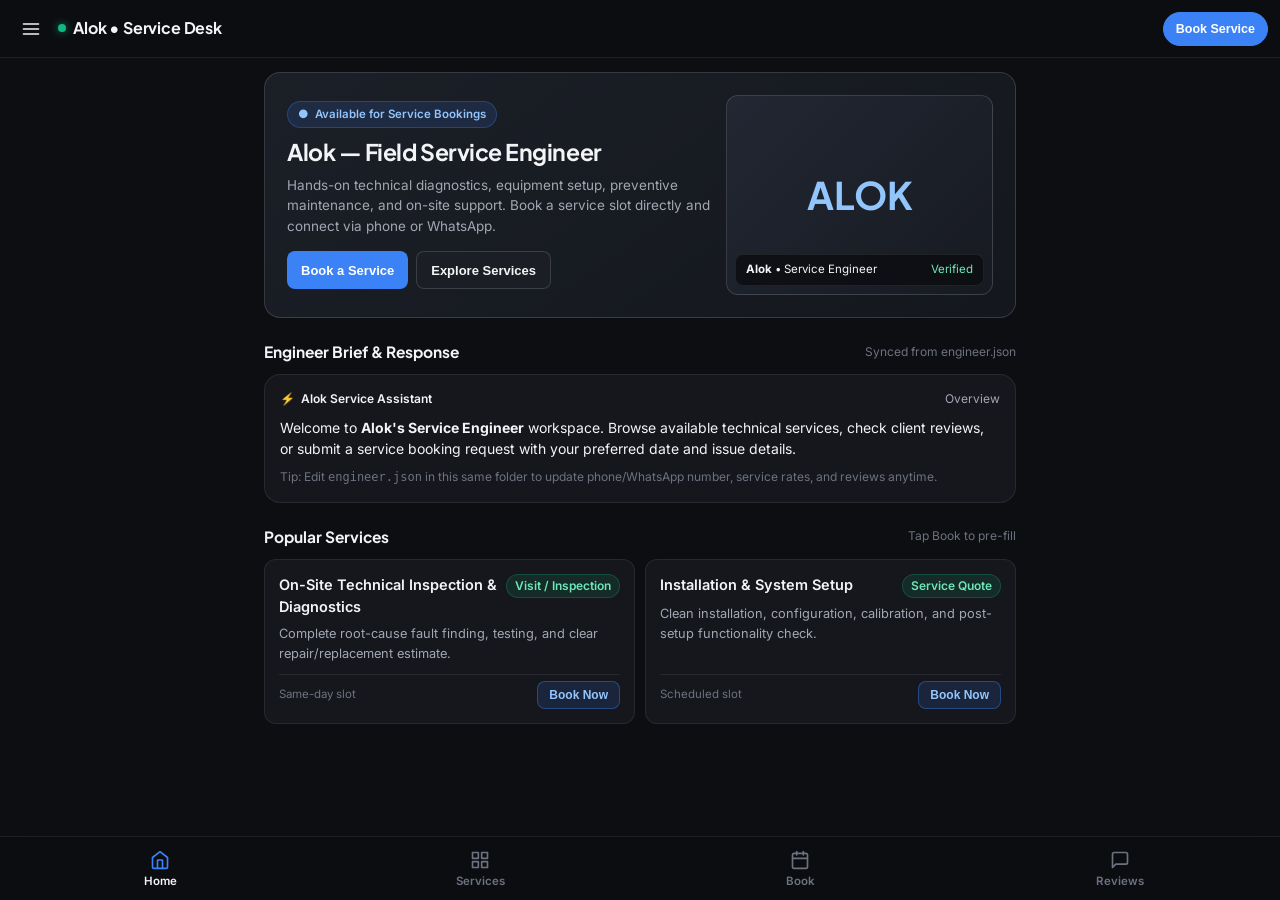
==== commit 05fd07f1: "Add files via upload" ====
--- a/index.html
+++ b/index.html
@@ -1,66 +1,1030 @@
-<!doctype html>
+<!DOCTYPE html>
 <html lang="en">
 <head>
-  <meta charset="utf-8"><meta name="viewport" content="width=device-width,initial-scale=1,viewport-fit=cover">
-  <title>Alok | Weighing Scale Expert & Technical Consultant</title>
-  <meta name="description" content="Technical service, calibration, installation and repair for precision, commercial and industrial weighing systems in Bengaluru and Udupi.">
-  <meta name="theme-color" content="#07152e"><meta name="color-scheme" content="light">
-  <meta property="og:title" content="Alok — Weighing Scale Expert"><meta property="og:description" content="Precision in every measurement. Confidence in every service."><meta property="og:type" content="website">
-  <link rel="manifest" href="manifest.webmanifest"><link rel="icon" href="favicon.svg" type="image/svg+xml"><link rel="apple-touch-icon" href="icon-192.png">
-  <link rel="preconnect" href="https://fonts.googleapis.com"><link rel="preconnect" href="https://fonts.gstatic.com" crossorigin>
-  <link href="https://fonts.googleapis.com/css2?family=DM+Sans:wght@400;500;600;700&family=Manrope:wght@400;500;600;700;800&display=swap" rel="stylesheet">
-  <link rel="stylesheet" href="style.css">
+  <meta charset="UTF-8" />
+  <meta name="viewport" content="width=device-width, initial-scale=1.0, maximum-scale=1.0, user-scalable=no" />
+  <meta name="theme-color" content="#0d0e11" />
+  <title>Alok — Service Engineer Studio</title>
+  <link rel="preconnect" href="https://fonts.googleapis.com" />
+  <link rel="preconnect" href="https://fonts.gstatic.com" crossorigin />
+  <link href="https://fonts.googleapis.com/css2?family=Inter:wght@400;500;600;700&family=Plus+Jakarta+Sans:wght@600;700&display=swap" rel="stylesheet" />
+  <style>
+    :root {
+      --bg-app: #0d0e11;
+      --bg-elevated: #15171c;
+      --bg-card: #1b1e24;
+      --bg-hover: #232730;
+      --bg-drawer: #121419;
+      --border-subtle: rgba(255, 255, 255, 0.08);
+      --border-strong: rgba(255, 255, 255, 0.14);
+      --text-primary: #f3f4f6;
+      --text-secondary: #a1a7b3;
+      --text-muted: #6c7280;
+      --accent: #3b82f6;
+      --accent-soft: rgba(59, 130, 246, 0.14);
+      --accent-hover: #2563eb;
+      --success: #10b981;
+      --whatsapp: #25d366;
+      --header-h: 58px;
+      --bottom-h: 64px;
+      --drawer-w: 288px;
+      --radius-lg: 16px;
+      --radius-md: 12px;
+      --radius-sm: 8px;
+      --font-sans: 'Inter', -apple-system, BlinkMacSystemFont, 'Segoe UI', Roboto, sans-serif;
+      --font-display: 'Plus Jakarta Sans', 'Inter', sans-serif;
+    }
+
+    * {
+      box-sizing: border-box;
+      margin: 0;
+      padding: 0;
+      -webkit-tap-highlight-color: transparent;
+    }
+
+    html, body {
+      height: 100%;
+      background-color: var(--bg-app);
+      color: var(--text-primary);
+      font-family: var(--font-sans);
+      font-size: 15px;
+      line-height: 1.55;
+      overflow-x: hidden;
+    }
+
+    /* Top Header */
+    .top-header {
+      position: fixed;
+      top: 0;
+      left: 0;
+      right: 0;
+      height: var(--header-h);
+      background: rgba(13, 14, 17, 0.88);
+      backdrop-filter: blur(14px);
+      border-bottom: 1px solid var(--border-subtle);
+      display: flex;
+      align-items: center;
+      justify-content: space-between;
+      padding: 0 12px;
+      z-index: 40;
+    }
+
+    .header-left {
+      display: flex;
+      align-items: center;
+      gap: 8px;
+    }
+
+    .icon-btn {
+      width: 38px;
+      height: 38px;
+      border-radius: var(--radius-sm);
+      border: 1px solid transparent;
+      background: transparent;
+      color: var(--text-primary);
+      display: inline-flex;
+      align-items: center;
+      justify-content: center;
+      cursor: pointer;
+      transition: background 0.18s ease, border-color 0.18s ease;
+    }
+
+    .icon-btn:hover {
+      background: var(--bg-hover);
+      border-color: var(--border-subtle);
+    }
+
+    .brand-title {
+      font-family: var(--font-display);
+      font-size: 16px;
+      font-weight: 700;
+      letter-spacing: -0.01em;
+      display: flex;
+      align-items: center;
+      gap: 7px;
+    }
+
+    .status-dot {
+      width: 8px;
+      height: 8px;
+      border-radius: 50%;
+      background: var(--success);
+      box-shadow: 0 0 8px rgba(16, 185, 129, 0.7);
+    }
+
+    .header-actions {
+      display: flex;
+      align-items: center;
+      gap: 6px;
+    }
+
+    .pill-btn {
+      height: 34px;
+      padding: 0 12px;
+      border-radius: 999px;
+      border: 1px solid var(--border-strong);
+      background: var(--bg-elevated);
+      color: var(--text-primary);
+      font-size: 12.5px;
+      font-weight: 600;
+      display: inline-flex;
+      align-items: center;
+      gap: 6px;
+      cursor: pointer;
+      transition: all 0.18s ease;
+    }
+
+    .pill-btn.primary {
+      background: var(--accent);
+      border-color: var(--accent);
+      color: #fff;
+    }
+
+    .pill-btn.primary:hover {
+      background: var(--accent-hover);
+    }
+
+    /* Left Side Panel / AI History Drawer */
+    .drawer-backdrop {
+      position: fixed;
+      inset: 0;
+      background: rgba(0, 0, 0, 0.6);
+      backdrop-filter: blur(2px);
+      z-index: 60;
+      opacity: 0;
+      pointer-events: none;
+      transition: opacity 0.22s ease;
+    }
+
+    .drawer-backdrop.open {
+      opacity: 1;
+      pointer-events: auto;
+    }
+
+    .side-drawer {
+      position: fixed;
+      top: 0;
+      left: 0;
+      bottom: 0;
+      width: var(--drawer-w);
+      max-width: 84vw;
+      background: var(--bg-drawer);
+      border-right: 1px solid var(--border-subtle);
+      z-index: 70;
+      transform: translateX(-100%);
+      transition: transform 0.25s cubic-bezier(0.22, 1, 0.36, 1);
+      display: flex;
+      flex-direction: column;
+      padding: 14px 12px;
+    }
+
+    .side-drawer.open {
+      transform: translateX(0);
+    }
+
+    .drawer-top {
+      display: flex;
+      align-items: center;
+      justify-content: space-between;
+      padding-bottom: 12px;
+      border-bottom: 1px solid var(--border-subtle);
+    }
+
+    .drawer-top-title {
+      font-family: var(--font-display);
+      font-weight: 700;
+      font-size: 15px;
+    }
+
+    .new-session-btn {
+      width: 100%;
+      margin-top: 12px;
+      padding: 10px 12px;
+      border-radius: var(--radius-md);
+      border: 1px solid var(--border-strong);
+      background: var(--bg-elevated);
+      color: var(--text-primary);
+      font-size: 13.5px;
+      font-weight: 600;
+      display: flex;
+      align-items: center;
+      justify-content: space-between;
+      cursor: pointer;
+    }
+
+    .new-session-btn:hover {
+      background: var(--bg-hover);
+    }
+
+    .drawer-section-label {
+      font-size: 11px;
+      font-weight: 600;
+      text-transform: uppercase;
+      letter-spacing: 0.06em;
+      color: var(--text-muted);
+      margin: 16px 6px 8px;
+    }
+
+    .history-list {
+      flex: 1;
+      overflow-y: auto;
+      display: flex;
+      flex-direction: column;
+      gap: 4px;
+    }
+
+    .history-item {
+      width: 100%;
+      text-align: left;
+      padding: 9px 10px;
+      border-radius: var(--radius-sm);
+      border: 1px solid transparent;
+      background: transparent;
+      color: var(--text-secondary);
+      font-size: 13px;
+      display: flex;
+      align-items: center;
+      gap: 8px;
+      cursor: pointer;
+      transition: background 0.15s ease, color 0.15s ease;
+    }
+
+    .history-item:hover, .history-item.active {
+      background: var(--bg-elevated);
+      color: var(--text-primary);
+      border-color: var(--border-subtle);
+    }
+
+    .history-item span {
+      white-space: nowrap;
+      overflow: hidden;
+      text-overflow: ellipsis;
+    }
+
+    .drawer-footer {
+      border-top: 1px solid var(--border-subtle);
+      padding-top: 10px;
+    }
+
+    .engineer-mini-card {
+      padding: 10px;
+      border-radius: var(--radius-md);
+      background: var(--bg-elevated);
+      border: 1px solid var(--border-subtle);
+      display: flex;
+      align-items: center;
+      gap: 10px;
+    }
+
+    .engineer-avatar-sm {
+      width: 36px;
+      height: 36px;
+      border-radius: 50%;
+      object-fit: cover;
+      border: 1px solid var(--border-strong);
+      background: var(--bg-card);
+      flex-shrink: 0;
+    }
+
+    .engineer-meta-sm strong {
+      display: block;
+      font-size: 13px;
+      color: var(--text-primary);
+    }
+
+    .engineer-meta-sm small {
+      display: block;
+      font-size: 11.5px;
+      color: var(--text-secondary);
+    }
+
+    /* Main Content */
+    .main-shell {
+      padding-top: calc(var(--header-h) + 14px);
+      padding-bottom: calc(var(--bottom-h) + 28px);
+      max-width: 780px;
+      margin: 0 auto;
+      padding-left: 14px;
+      padding-right: 14px;
+    }
+
+    .tab-view {
+      display: none;
+      animation: fadeIn 0.2s ease;
+    }
+
+    .tab-view.active {
+      display: block;
+    }
+
+    @keyframes fadeIn {
+      from { opacity: 0; transform: translateY(4px); }
+      to { opacity: 1; transform: translateY(0); }
+    }
+
+    /* Hero Card */
+    .hero-card {
+      background: linear-gradient(145deg, #1b1f27 0%, #14171d 100%);
+      border: 1px solid var(--border-strong);
+      border-radius: var(--radius-lg);
+      padding: 18px;
+      display: grid;
+      grid-template-columns: 1fr;
+      gap: 16px;
+    }
+
+    @media (min-width: 600px) {
+      .hero-card {
+        grid-template-columns: 1.35fr 0.85fr;
+        align-items: center;
+        padding: 22px;
+      }
+    }
+
+    .hero-badge {
+      display: inline-flex;
+      align-items: center;
+      gap: 6px;
+      font-size: 11.5px;
+      font-weight: 600;
+      color: #93c5fd;
+      background: var(--accent-soft);
+      border: 1px solid rgba(59, 130, 246, 0.3);
+      padding: 4px 10px;
+      border-radius: 999px;
+      margin-bottom: 10px;
+    }
+
+    .hero-title {
+      font-family: var(--font-display);
+      font-size: 23px;
+      font-weight: 700;
+      line-height: 1.22;
+      letter-spacing: -0.02em;
+      margin-bottom: 8px;
+    }
+
+    .hero-sub {
+      color: var(--text-secondary);
+      font-size: 13.5px;
+      margin-bottom: 14px;
+    }
+
+    .hero-cta-row {
+      display: flex;
+      flex-wrap: wrap;
+      gap: 8px;
+    }
+
+    .btn-primary {
+      height: 38px;
+      padding: 0 14px;
+      border-radius: var(--radius-sm);
+      border: none;
+      background: var(--accent);
+      color: #fff;
+      font-size: 13px;
+      font-weight: 600;
+      display: inline-flex;
+      align-items: center;
+      gap: 7px;
+      cursor: pointer;
+      text-decoration: none;
+    }
+
+    .btn-primary:hover {
+      background: var(--accent-hover);
+    }
+
+    .btn-secondary {
+      height: 38px;
+      padding: 0 14px;
+      border-radius: var(--radius-sm);
+      border: 1px solid var(--border-strong);
+      background: var(--bg-card);
+      color: var(--text-primary);
+      font-size: 13px;
+      font-weight: 600;
+      display: inline-flex;
+      align-items: center;
+      gap: 7px;
+      cursor: pointer;
+      text-decoration: none;
+    }
+
+    .btn-secondary:hover {
+      background: var(--bg-hover);
+    }
+
+    .hero-photo-wrap {
+      position: relative;
+      border-radius: var(--radius-md);
+      overflow: hidden;
+      border: 1px solid var(--border-strong);
+      background: linear-gradient(135deg, #222733, #171a21);
+      aspect-ratio: 4 / 3;
+      display: flex;
+      align-items: center;
+      justify-content: center;
+    }
+
+    .hero-photo-wrap img {
+      width: 100%;
+      height: 100%;
+      object-fit: cover;
+      object-position: center 20%;
+      display: block;
+    }
+
+    .hero-photo-fallback {
+      font-family: var(--font-display);
+      font-size: 38px;
+      font-weight: 700;
+      color: #93c5fd;
+      display: none;
+    }
+
+    .hero-photo-tag {
+      position: absolute;
+      bottom: 8px;
+      left: 8px;
+      right: 8px;
+      background: rgba(13, 14, 17, 0.84);
+      backdrop-filter: blur(8px);
+      border: 1px solid var(--border-subtle);
+      border-radius: 8px;
+      padding: 6px 10px;
+      font-size: 11.5px;
+      color: var(--text-primary);
+      display: flex;
+      justify-content: space-between;
+      align-items: center;
+    }
+
+    /* Section Headers */
+    .section-header {
+      display: flex;
+      align-items: center;
+      justify-content: space-between;
+      margin: 22px 0 10px;
+    }
+
+    .section-title {
+      font-family: var(--font-display);
+      font-size: 15.5px;
+      font-weight: 700;
+    }
+
+    .section-note {
+      font-size: 12px;
+      color: var(--text-muted);
+    }
+
+    /* AI Response Card */
+    .stream-card {
+      background: var(--bg-elevated);
+      border: 1px solid var(--border-subtle);
+      border-radius: var(--radius-lg);
+      padding: 15px;
+      margin-bottom: 12px;
+    }
+
+    .stream-head {
+      display: flex;
+      align-items: center;
+      justify-content: space-between;
+      margin-bottom: 8px;
+      font-size: 12px;
+      color: var(--text-secondary);
+    }
+
+    .stream-badge {
+      font-weight: 600;
+      color: var(--text-primary);
+      display: inline-flex;
+      align-items: center;
+      gap: 6px;
+    }
+
+    .stream-body {
+      font-size: 14px;
+      color: var(--text-primary);
+    }
+
+    .stream-body p {
+      margin-bottom: 8px;
+    }
+
+    .stream-body p:last-child {
+      margin-bottom: 0;
+    }
+
+    /* Services Grid */
+    .services-grid {
+      display: grid;
+      grid-template-columns: 1fr;
+      gap: 10px;
+    }
+
+    @media (min-width: 560px) {
+      .services-grid {
+        grid-template-columns: 1fr 1fr;
+      }
+    }
+
+    .service-card {
+      background: var(--bg-elevated);
+      border: 1px solid var(--border-subtle);
+      border-radius: var(--radius-md);
+      padding: 14px;
+      display: flex;
+      flex-direction: column;
+      justify-content: space-between;
+      gap: 10px;
+      transition: border-color 0.18s ease, transform 0.18s ease;
+    }
+
+    .service-card:hover {
+      border-color: var(--border-strong);
+      transform: translateY(-1px);
+    }
+
+    .service-top {
+      display: flex;
+      justify-content: space-between;
+      align-items: flex-start;
+      gap: 8px;
+    }
+
+    .service-name {
+      font-weight: 600;
+      font-size: 14.5px;
+      color: var(--text-primary);
+    }
+
+    .service-rate {
+      font-size: 12px;
+      font-weight: 600;
+      color: #6ee7b7;
+      background: rgba(16, 185, 129, 0.12);
+      border: 1px solid rgba(16, 185, 129, 0.25);
+      padding: 2px 8px;
+      border-radius: 999px;
+      white-space: nowrap;
+    }
+
+    .service-desc {
+      font-size: 12.8px;
+      color: var(--text-secondary);
+    }
+
+    .service-actions {
+      display: flex;
+      justify-content: space-between;
+      align-items: center;
+      padding-top: 6px;
+      border-top: 1px solid var(--border-subtle);
+    }
+
+    .service-eta {
+      font-size: 11.5px;
+      color: var(--text-muted);
+    }
+
+    .book-mini-btn {
+      padding: 6px 11px;
+      border-radius: 8px;
+      border: 1px solid rgba(59, 130, 246, 0.4);
+      background: var(--accent-soft);
+      color: #93c5fd;
+      font-size: 12px;
+      font-weight: 600;
+      cursor: pointer;
+    }
+
+    .book-mini-btn:hover {
+      background: var(--accent);
+      color: #fff;
+      border-color: var(--accent);
+    }
+
+    /* Booking Form */
+    .form-card {
+      background: var(--bg-elevated);
+      border: 1px solid var(--border-subtle);
+      border-radius: var(--radius-lg);
+      padding: 16px;
+    }
+
+    .form-grid {
+      display: grid;
+      grid-template-columns: 1fr;
+      gap: 12px;
+    }
+
+    @media (min-width: 560px) {
+      .form-grid.two-col {
+        grid-template-columns: 1fr 1fr;
+      }
+    }
+
+    .field-group {
+      display: flex;
+      flex-direction: column;
+      gap: 5px;
+    }
+
+    .field-label {
+      font-size: 12px;
+      font-weight: 600;
+      color: var(--text-secondary);
+    }
+
+    .input, .select, .textarea {
+      width: 100%;
+      background: var(--bg-card);
+      border: 1px solid var(--border-strong);
+      border-radius: var(--radius-sm);
+      color: var(--text-primary);
+      font-family: var(--font-sans);
+      font-size: 13.5px;
+      padding: 10px 12px;
+      outline: none;
+    }
+
+    .input:focus, .select:focus, .textarea:focus {
+      border-color: var(--accent);
+    }
+
+    .textarea {
+      min-height: 84px;
+      resize: vertical;
+    }
+
+    .form-actions {
+      margin-top: 14px;
+      display: flex;
+      flex-wrap: wrap;
+      gap: 8px;
+    }
+
+    .btn-whatsapp {
+      height: 40px;
+      padding: 0 15px;
+      border-radius: var(--radius-sm);
+      border: none;
+      background: var(--whatsapp);
+      color: #08130c;
+      font-size: 13px;
+      font-weight: 700;
+      display: inline-flex;
+      align-items: center;
+      gap: 7px;
+      cursor: pointer;
+    }
+
+    .booking-receipt {
+      margin-top: 14px;
+      padding: 12px 14px;
+      border-radius: var(--radius-md);
+      background: rgba(16, 185, 129, 0.1);
+      border: 1px solid rgba(16, 185, 129, 0.35);
+      font-size: 13px;
+      display: none;
+    }
+
+    .booking-receipt.show {
+      display: block;
+    }
+
+    /* Reviews & Contact */
+    .review-card {
+      background: var(--bg-elevated);
+      border: 1px solid var(--border-subtle);
+      border-radius: var(--radius-md);
+      padding: 13px 14px;
+      margin-bottom: 10px;
+    }
+
+    .review-top {
+      display: flex;
+      justify-content: space-between;
+      align-items: center;
+      margin-bottom: 6px;
+    }
+
+    .review-author {
+      font-weight: 600;
+      font-size: 13.5px;
+    }
+
+    .review-stars {
+      color: #fbbf24;
+      font-size: 12.5px;
+      letter-spacing: 1px;
+    }
+
+    .review-text {
+      font-size: 13px;
+      color: var(--text-secondary);
+    }
+
+    .contact-box {
+      background: var(--bg-elevated);
+      border: 1px solid var(--border-subtle);
+      border-radius: var(--radius-lg);
+      padding: 16px;
+      display: flex;
+      flex-direction: column;
+      gap: 10px;
+    }
+
+    .contact-row {
+      display: flex;
+      justify-content: space-between;
+      align-items: center;
+      flex-wrap: wrap;
+      gap: 8px;
+      padding: 8px 0;
+      border-bottom: 1px solid var(--border-subtle);
+      font-size: 13.5px;
+    }
+
+    .contact-row:last-child {
+      border-bottom: none;
+    }
+
+    .muted-note {
+      font-size: 12px;
+      color: var(--text-muted);
+    }
+
+    /* Bottom Navigation */
+    .bottom-nav {
+      position: fixed;
+      bottom: 0;
+      left: 0;
+      right: 0;
+      height: var(--bottom-h);
+      background: rgba(13, 14, 17, 0.92);
+      backdrop-filter: blur(14px);
+      border-top: 1px solid var(--border-subtle);
+      display: grid;
+      grid-template-columns: repeat(4, 1fr);
+      z-index: 40;
+    }
+
+    .nav-tab {
+      border: none;
+      background: transparent;
+      color: var(--text-muted);
+      font-family: var(--font-sans);
+      font-size: 11.5px;
+      font-weight: 600;
+      display: flex;
+      flex-direction: column;
+      align-items: center;
+      justify-content: center;
+      gap: 4px;
+      cursor: pointer;
+      transition: color 0.18s ease;
+    }
+
+    .nav-tab.active {
+      color: var(--text-primary);
+    }
+
+    .nav-tab.active svg {
+      color: var(--accent);
+    }
+  </style>
 </head>
 <body>
-<div class="announcement"><span class="pulse"></span> Service enquiries welcome <span class="ann-sep">•</span> Bengaluru &amp; Udupi</div>
-<header class="site-header" id="top">
-  <a class="brand" href="#home" aria-label="Alok home"><span class="brand-mark">A<span>.</span></span><span class="brand-name">ALOK<small>WEIGHING SYSTEMS</small></span></a>
-  <button class="menu-toggle" id="menuToggle" aria-label="Open navigation" aria-expanded="false"><i></i><i></i></button>
-  <nav class="main-nav" id="mainNav"><a href="#expertise">Expertise</a><a href="#services">Services</a><a href="#experience">Experience</a><a href="#fieldwork">Field work</a><a href="#contact">Contact</a><a class="nav-cta" href="#booking">Book a service <span>↗</span></a></nav>
-</header>
-<main id="home">
-  <section class="hero section-wrap">
-    <div class="hero-copy"><div class="eyebrow"><span class="eyebrow-line"></span> TECHNICAL EXPERTISE · FIELD SERVICE</div>
-      <h1>Precision is not<br>an option. <em>It's the<br>standard.</em></h1>
-      <p class="hero-lead">I'm <strong>Alok</strong>, a Weighing Scale Expert &amp; Technical Consultant helping businesses keep every measurement dependable — from 1 mg jewellery balances to heavy-duty industrial systems.</p>
-      <div class="hero-actions"><a class="button button-primary" href="#booking">Book a service <span>↗</span></a><a class="button button-quiet" href="https://wa.me/918660581728?text=Hello%20Alok%2C%20I%20need%20weighing%20scale%20service." target="_blank" rel="noopener"> <span class="wa-icon">◉</span> WhatsApp Alok</a></div>
-      <div class="hero-proof"><div class="proof-avatars"><span>A</span><span>01</span><span>mg</span></div><p><b>Hands-on technical experience</b><small>Precision · Diagnosis · Service</small></p></div>
+  <!-- Top Header -->
+  <header class="top-header">
+    <div class="header-left">
+      <button class="icon-btn" id="openDrawerBtn" aria-label="Open History & Menu">
+        <svg width="20" height="20" viewBox="0 0 24 24" fill="none" stroke="currentColor" stroke-width="2" stroke-linecap="round">
+          <line x1="3" y1="6" x2="21" y2="6"></line>
+          <line x1="3" y1="12" x2="21" y2="12"></line>
+          <line x1="3" y1="18" x2="21" y2="18"></line>
+        </svg>
+      </button>
+      <div class="brand-title">
+        <span class="status-dot"></span>
+        <span id="headerTitle">Alok • Service Desk</span>
+      </div>
     </div>
-    <div class="hero-visual"><div class="hero-image-frame"><img src="alok-portrait.png" alt="Alok, weighing scale expert" fetchpriority="high"><div class="image-label"><span class="label-dot"></span><span>TECHNICAL CONSULTANT<small>PERSONAL PROFESSIONAL PORTFOLIO</small></span></div></div><div class="floating-note note-top"><span class="note-icon">⌖</span><span><b>1 mg → Ton capacity</b><small>A broad weighing range</small></span></div><div class="floating-note note-bottom"><span class="note-icon note-blue">✓</span><span><b>Quick response</b><small>For service enquiries</small></span></div><div class="hero-orbit"></div></div>
-    <div class="hero-bottom"><span>01 / TECHNICAL SERVICE</span><span>SCROLL TO EXPLORE <b>↓</b></span><span>BASED IN KARNATAKA, INDIA</span></div>
-  </section>
-  <section class="trust-strip"><div><strong>5–8</strong><span>Years of field experience</span></div><div><strong>1 mg</strong><span>Precision weighing range</span></div><div><strong>1 ton+</strong><span>Heavy-duty scale range</span></div><div><strong>2</strong><span>Core service locations</span></div></section>
-  <section class="section section-light" id="expertise"><div class="section-wrap"><div class="section-heading"><div><div class="eyebrow dark"><span class="eyebrow-line"></span> WHAT I WORK WITH</div><h2>One specialist.<br><em>Multiple weighing needs.</em></h2></div><p class="section-intro">Practical technical exposure across weighing equipment used in retail, jewellery, laboratories and industrial environments.</p></div>
-    <div class="expertise-grid">
-      <article class="expert-card expert-feature"><div class="card-index">01 / PRECISION</div><div class="equipment-art balance-art"><div class="balance-top"></div><div class="balance-screen">0.000</div><div class="balance-base"></div><span class="art-caption">01 mg</span></div><h3>Precision &amp; Analytical</h3><p>Jewellery, gold, precision and analytical balances — including 1 mg applications.</p><span class="card-arrow">↗</span></article>
-      <article class="expert-card"><div class="card-index">02 / COMMERCIAL</div><div class="equipment-art platform-art"><div class="platform-display">12.500</div><div class="platform-deck"></div><div class="platform-leg"></div></div><h3>Retail &amp; Commercial</h3><p>Tabletop, counter, shop and platform weighing scales.</p><span class="card-arrow">↗</span></article>
-      <article class="expert-card"><div class="card-index">03 / INDUSTRIAL</div><div class="equipment-art industrial-art"><div class="industrial-frame"></div><div class="industrial-platform"></div><div class="industrial-load"></div></div><h3>Industrial &amp; Heavy Duty</h3><p>Industrial platforms, ton-capacity scales and electronic weighbridges.</p><span class="card-arrow">↗</span></article>
-      <article class="expert-card"><div class="card-index">04 / COMPONENTS</div><div class="equipment-art component-art"><div class="component-box">LC</div><div class="component-lines"></div><div class="component-display">LOAD CELL</div></div><h3>Load Cells &amp; Indicators</h3><p>Load cells, indicators, crane scales and connected weighing components.</p><span class="card-arrow">↗</span></article>
+
+    <div class="header-actions">
+      <button class="pill-btn primary" id="quickBookHeaderBtn">
+        <span>Book Service</span>
+      </button>
     </div>
-    <div class="equipment-list"><span>ALSO WORKING WITH</span><p>Crane Scales <i>·</i> Electronic Weighbridges <i>·</i> Tabletop Scales <i>·</i> Platform Scales <i>·</i> Load Cells <i>·</i> Indicators</p></div>
-  </div></section>
-  <section class="section services-section" id="services"><div class="section-wrap"><div class="section-heading"><div><div class="eyebrow"><span class="eyebrow-line"></span> HOW I CAN HELP</div><h2>Technical care.<br><em>From diagnosis to dependable operation.</em></h2></div><p class="section-intro">A service-first approach focused on identifying the issue, explaining the solution and getting your weighing equipment working reliably.</p></div>
-    <div class="service-layout"><div class="service-list">
-      <article class="service-row"><span class="service-no">01</span><div><h3>Troubleshooting &amp; fault diagnosis</h3><p>Systematic inspection to identify weighing errors, unstable readings and equipment faults.</p></div><span class="service-symbol">⌕</span></article>
-      <article class="service-row"><span class="service-no">02</span><div><h3>Calibration &amp; accuracy adjustment</h3><p>Checking performance and adjusting equipment for dependable measurement results.</p></div><span class="service-symbol">◎</span></article>
-      <article class="service-row"><span class="service-no">03</span><div><h3>Installation &amp; commissioning</h3><p>Equipment installation, setup checks and commissioning support.</p></div><span class="service-symbol">⌁</span></article>
-      <article class="service-row"><span class="service-no">04</span><div><h3>Preventive maintenance &amp; AMC</h3><p>Planned maintenance support to help reduce unexpected equipment downtime.</p></div><span class="service-symbol">↻</span></article>
-      <article class="service-row"><span class="service-no">05</span><div><h3>Electronic &amp; component repair</h3><p>PCB, display, keypad, power supply, wiring, sensor and component-level troubleshooting.</p></div><span class="service-symbol">⌘</span></article>
-      <article class="service-row"><span class="service-no">06</span><div><h3>Load cell &amp; software support</h3><p>Load cell testing and replacement, indicator configuration and software / firmware setup.</p></div><span class="service-symbol">⌗</span></article>
-      <article class="service-row"><span class="service-no">07</span><div><h3>On-site breakdown service</h3><p>On-site support for weighing equipment breakdowns, subject to location and availability.</p></div><span class="service-symbol">↗</span></article>
-    </div><aside class="service-aside"><div class="aside-kicker">THE SERVICE APPROACH</div><div class="aside-number">01<span>—</span>04</div><h3>Understand.<br>Diagnose.<br>Resolve.<br><em>Verify.</em></h3><p>Good service is more than replacing a part. It is about understanding the actual problem and checking the result.</p><a href="#booking" class="text-link">Discuss your requirement <span>↗</span></a><div class="aside-grid-lines"></div></aside></div>
-  </div></section>
-  <section class="section experience-section" id="experience"><div class="section-wrap experience-grid"><div><div class="eyebrow"><span class="eyebrow-line"></span> PROFESSIONAL BACKGROUND</div><h2>Built around<br><em>real field work.</em></h2><p class="experience-copy">Technical service requires patience, observation and a clear understanding of how equipment behaves in real working conditions. My work is centred on practical diagnosis, equipment care and customer support.</p><a class="button button-outline" href="#contact">Connect with Alok <span>↗</span></a></div><div class="experience-panel"><div class="timeline-line"></div><div class="timeline-item"><span class="timeline-dot"></span><small>CURRENT PROFESSIONAL ROLE</small><h3>Contech Scale Company</h3><p>Currently employed, with hands-on exposure to weighing scale service and technical support.</p></div><div class="timeline-item"><span class="timeline-dot"></span><small>FIELD EXPERIENCE</small><h3>5–8 years</h3><p>Practical experience across weighing equipment, troubleshooting and customer-facing service work.</p></div><div class="experience-note">This is a personal professional portfolio and is not the official website of Contech Scale Company.</div></div></div></section>
-  <section class="industries-band"><div class="section-wrap"><div class="eyebrow"><span class="eyebrow-line"></span> WORK ENVIRONMENTS</div><h2>Supporting the places where <em>accuracy matters.</em></h2><div class="industry-items"><span>Jewellery showrooms</span><span>Gold manufacturing</span><span>Pharmaceutical</span><span>Manufacturing</span><span>Retail chains</span><span>Laboratories</span><span>Logistics</span></div></div></section>
-  <section class="section field-section" id="fieldwork"><div class="section-wrap"><div class="section-heading"><div><div class="eyebrow dark"><span class="eyebrow-line"></span> ON-SITE EXPERIENCE</div><h2>Recent field work.<br><em>Documented with care.</em></h2></div><p class="section-intro">Selected service projects will appear here as they are added and approved. Customer details remain private unless permission is given.</p></div><div class="empty-project"><div class="empty-project-icon">＋</div><div><b>Project gallery is being prepared</b><p>Verified service visits and equipment work will be published here. No sample clients or invented projects are displayed.</p></div><a href="#booking" class="text-link">Enquire about a service <span>↗</span></a></div></div></section>
-  <section class="section booking-section" id="booking"><div class="section-wrap booking-grid"><div class="booking-copy"><div class="eyebrow"><span class="eyebrow-line"></span> LET'S GET IT WEIGHING RIGHT</div><h2>Tell me what's<br><em>not working.</em></h2><p>Share a few details about your weighing equipment. I'll review your enquiry and respond as soon as possible.</p><div class="booking-points"><span><b>01</b> Share the equipment details</span><span><b>02</b> Explain the issue</span><span><b>03</b> Get a response from Alok</span></div><div class="booking-direct"><small>PREFER TO TALK?</small><a href="tel:+918660581728">+91 86605 81728 <span>↗</span></a></div></div>
-    <form class="booking-form" id="bookingForm"><div class="form-top"><div><small>SERVICE ENQUIRY</small><h3>Book a service</h3></div><span class="form-step">01 / 01</span></div><div class="form-grid"><label>Your name *<input name="name" required autocomplete="name" placeholder="Full name"></label><label>Phone number *<input name="phone" required inputmode="tel" autocomplete="tel" placeholder="Your contact number"></label><label class="full">Company / business<input name="company" placeholder="Company name (optional)"></label><label>Service location *<input name="location" required placeholder="City / area"></label><label>Equipment type *<select name="equipment" required><option value="">Select equipment</option><option>Jewellery / Gold Scale</option><option>Precision / Analytical Balance</option><option>Retail / Commercial Scale</option><option>Platform / Industrial Scale</option><option>Crane Scale</option><option>Weighbridge</option><option>Load Cell / Indicator</option><option>Other</option></select></label><label>Brand / model<input name="model" placeholder="Brand or model (if known)"></label><label>Preferred date<input name="date" type="date"></label><label class="full">Describe the issue *<textarea name="issue" required rows="4" placeholder="What is happening with the machine?"></textarea></label></div><label class="consent"><input type="checkbox" required> I agree that Alok may contact me about this service enquiry.</label><button class="button button-primary form-submit" type="submit">Send service enquiry <span>↗</span></button><p class="form-note">Your enquiry will open in WhatsApp with the details filled in. You can review and send it there.</p><div class="form-status" id="formStatus" role="status" aria-live="polite"></div></form>
-  </div></section>
-  <section class="contact-section" id="contact"><div class="section-wrap contact-grid"><div><div class="eyebrow"><span class="eyebrow-line"></span> START A CONVERSATION</div><h2>When accuracy<br><em>can't wait.</em></h2><p>For weighing scale service enquiries, technical support and service discussions.</p></div><div class="contact-card"><div class="contact-line"><span>WHATSAPP / PHONE</span><a href="https://wa.me/918660581728" target="_blank" rel="noopener">+91 86605 81728 ↗</a></div><div class="contact-line"><span>SERVICE COVERAGE</span><b>Bengaluru &amp; Udupi, Karnataka</b><small>Travel available on request</small></div><div class="contact-line"><span>RESPONSE</span><b>Quick response to service enquiries</b></div><a class="button button-primary contact-button" href="https://wa.me/918660581728?text=Hello%20Alok%2C%20I%20have%20a%20service%20enquiry." target="_blank" rel="noopener">Message on WhatsApp <span>↗</span></a></div></div></section>
-  <section class="initiative section-wrap"><div class="initiative-mark">N</div><div><small>BEYOND THE WORKBENCH</small><h3>Curiosity builds things.</h3><p>Nanu Cart — a separate digital initiative exploring products, services and online experiences.</p></div><a href="https://bir001.github.io/Nanu-Cart/" target="_blank" rel="noopener" class="text-link">Explore Nanu Cart <span>↗</span></a></section>
-</main>
-<footer class="site-footer"><div class="section-wrap"><div class="footer-top"><a class="brand footer-brand" href="#home"><span class="brand-mark">A<span>.</span></span><span class="brand-name">ALOK<small>WEIGHING SYSTEMS</small></span></a><p>Precision in every measurement.<br>Confidence in every service.</p><a class="back-top" href="#top">BACK TO TOP ↑</a></div><div class="footer-bottom"><span>© <span id="year"></span> Alok. Personal professional portfolio.</span><span>Not the official website of Contech Scale Company.</span><span><a href="admin.html">Admin ↗</a></span></div></div></footer>
-<div class="mobile-quickbar"><a href="tel:+918660581728">Call</a><a href="https://wa.me/918660581728" target="_blank" rel="noopener">WhatsApp</a><a href="#booking">Book service</a></div>
-<button class="install-fab" id="installButton" hidden>Install app <span>↓</span></button>
-<script type="module" src="app.js"></script>
-</body></html>
+  </header>
+
+  <!-- Backdrop -->
+  <div class="drawer-backdrop" id="drawerBackdrop"></div>
+
+  <!-- Left Side Panel (AI History Style) -->
+  <aside class="side-drawer" id="sideDrawer" aria-label="Session History & Navigation">
+    <div class="drawer-top">
+      <span class="drawer-top-title">Service Sessions</span>
+      <button class="icon-btn" id="closeDrawerBtn" aria-label="Close Panel">
+        <svg width="18" height="18" viewBox="0 0 24 24" fill="none" stroke="currentColor" stroke-width="2" stroke-linecap="round">
+          <line x1="18" y1="6" x2="6" y2="18"></line>
+          <line x1="6" y1="6" x2="18" y2="18"></line>
+        </svg>
+      </button>
+    </div>
+
+    <button class="new-session-btn" id="newBookingSessionBtn">
+      <span>+ New Service Request</span>
+      <span style="color: var(--text-muted);">→</span>
+    </button>
+
+    <div class="drawer-section-label">Recent Activity & History</div>
+    <div class="history-list" id="historyList"></div>
+
+    <div class="drawer-footer">
+      <div class="engineer-mini-card">
+        <img src="hero.jpg" alt="Alok" class="engineer-avatar-sm" onerror="this.style.display='none'" />
+        <div class="engineer-meta-sm">
+          <strong id="drawerEngineerName">Alok</strong>
+          <small id="drawerEngineerRole">Field Service Engineer</small>
+        </div>
+      </div>
+    </div>
+  </aside>
+
+  <!-- Main Content -->
+  <main class="main-shell">
+    <!-- TAB 1: HOME -->
+    <section class="tab-view active" id="tab-home">
+      <div class="hero-card">
+        <div>
+          <div class="hero-badge">
+            <span>●</span>
+            <span id="heroAvailability">Available for Service Bookings</span>
+          </div>
+          <h1 class="hero-title" id="heroName">Alok — Field Service Engineer</h1>
+          <p class="hero-sub" id="heroBio">
+            Reliable technical diagnostics, installation, maintenance, and on-site troubleshooting. Request a service slot anytime and confirm directly.
+          </p>
+          <div class="hero-cta-row">
+            <button class="btn-primary" id="heroBookBtn">Book a Service</button>
+            <button class="btn-secondary" id="heroServicesBtn">Explore Services</button>
+          </div>
+        </div>
+
+        <div class="hero-photo-wrap">
+          <img src="hero.jpg" alt="Alok Hero Portrait" onerror="this.style.display='none'; document.getElementById('heroFallback').style.display='block';" />
+          <div class="hero-photo-fallback" id="heroFallback">ALOK</div>
+          <div class="hero-photo-tag">
+            <span><strong>Alok</strong> • Service Engineer</span>
+            <span style="color: #6ee7b7;">Verified</span>
+          </div>
+        </div>
+      </div>
+
+      <div class="section-header">
+        <h2 class="section-title">Engineer Brief & Response</h2>
+        <span class="section-note" id="syncStatus">Live JSON Ready</span>
+      </div>
+
+      <div class="stream-card">
+        <div class="stream-head">
+          <span class="stream-badge">
+            <span>⚡</span>
+            <span>Alok Service Assistant</span>
+          </span>
+          <span>Overview</span>
+        </div>
+        <div class="stream-body">
+          <p>Welcome to <strong>Alok's Service Engineer</strong> workspace. Browse available technical services, check client reviews, or submit a service booking request with your preferred date and issue details.</p>
+          <p class="muted-note">Tip: Edit <code>engineer.json</code> in this same folder to update phone/WhatsApp number, service rates, and reviews anytime.</p>
+        </div>
+      </div>
+
+      <div class="section-header">
+        <h2 class="section-title">Popular Services</h2>
+        <span class="section-note">Tap Book to pre-fill</span>
+      </div>
+      <div class="services-grid" id="homeServicesGrid"></div>
+    </section>
+
+    <!-- TAB 2: SERVICES -->
+    <section class="tab-view" id="tab-services">
+      <div class="section-header" style="margin-top: 4px;">
+        <h2 class="section-title">All Technical Services</h2>
+        <span class="section-note">Direct Booking Enabled</span>
+      </div>
+      <div class="services-grid" id="allServicesGrid"></div>
+    </section>
+
+    <!-- TAB 3: BOOKING -->
+    <section class="tab-view" id="tab-book">
+      <div class="section-header" style="margin-top: 4px;">
+        <h2 class="section-title">Book a Service Slot</h2>
+        <span class="section-note">Instant Request & History Log</span>
+      </div>
+
+      <form class="form-card" id="bookingForm">
+        <div class="form-grid two-col">
+          <div class="field-group">
+            <label class="field-label" for="clientName">Your Name *</label>
+            <input class="input" id="clientName" type="text" placeholder="Enter your full name" required />
+          </div>
+          <div class="field-group">
+            <label class="field-label" for="clientPhone">Your Phone / WhatsApp *</label>
+            <input class="input" id="clientPhone" type="tel" placeholder="+91 XXXXX XXXXX" required />
+          </div>
+        </div>
+
+        <div class="form-grid two-col" style="margin-top: 12px;">
+          <div class="field-group">
+            <label class="field-label" for="serviceSelect">Select Service *</label>
+            <select class="select" id="serviceSelect" required></select>
+          </div>
+          <div class="field-group">
+            <label class="field-label" for="preferredDate">Preferred Date & Time</label>
+            <input class="input" id="preferredDate" type="datetime-local" />
+          </div>
+        </div>
+
+        <div class="field-group" style="margin-top: 12px;">
+          <label class="field-label" for="clientLocation">Service Location / Address</label>
+          <input class="input" id="clientLocation" type="text" placeholder="Area, landmark, or city" />
+        </div>
+
+        <div class="field-group" style="margin-top: 12px;">
+          <label class="field-label" for="issueDetails">Issue / Requirement Details</label>
+          <textarea class="textarea" id="issueDetails" placeholder="Describe what needs inspection, installation, or repair..."></textarea>
+        </div>
+
+        <div class="form-actions">
+          <button type="submit" class="btn-primary">Save Booking Request</button>
+          <button type="button" class="btn-whatsapp" id="sendWhatsAppBtn">Send via WhatsApp</button>
+        </div>
+
+        <div class="booking-receipt" id="bookingReceipt"></div>
+      </form>
+    </section>
+
+    <!-- TAB 4: REVIEWS & CONTACT -->
+    <section class="tab-view" id="tab-reviews">
+      <div class="section-header" style="margin-top: 4px;">
+        <h2 class="section-title">Client Reviews</h2>
+        <span class="section-note" id="ratingSummary">★ 5.0 / 5.0</span>
+      </div>
+      <div id="reviewsContainer"></div>
+
+      <div class="section-header">
+        <h2 class="section-title">Direct Contact & Links</h2>
+        <span class="section-note">Configured in engineer.json</span>
+      </div>
+      <div class="contact-box" id="contactContainer"></div>
+    </section>
+  </main>
+
+  <!-- Bottom Navigation -->
+  <nav class="bottom-nav" aria-label="Primary Navigation">
+    <button class="nav-tab active" data-tab="tab-home" data-title="Alok • Service Desk">
+      <svg width="20" height="20" viewBox="0 0 24 24" fill="none" stroke="currentColor" stroke-width="2" stroke-linecap="round" stroke-linejoin="round">
+        <path d="M3 9l9-7 9 7v11a2 2 0 0 1-2 2H5a2 2 0 0 1-2-2z"></path>
+        <polyline points="9 22 9 12 15 12 15 22"></polyline>
+      </svg>
+      <span>Home</span>
+    </button>
+
+    <button class="nav-tab" data-tab="tab-services" data-title="Services • Alok">
+      <svg width="20" height="20" viewBox="0 0 24 24" fill="none" stroke="currentColor" stroke-width="2" stroke-linecap="round" stroke-linejoin="round">
+        <rect x="3" y="3" width="7" height="7"></rect>
+        <rect x="14" y="3" width="7" height="7"></rect>
+        <rect x="14" y="14" width="7" height="7"></rect>
+        <rect x="3" y="14" width="7" height="7"></rect>
+      </svg>
+      <span>Services</span>
+    </button>
+
+    <button class="nav-tab" data-tab="tab-book" data-title="Book Service • Alok">
+      <svg width="20" height="20" viewBox="0 0 24 24" fill="none" stroke="currentColor" stroke-width="2" stroke-linecap="round" stroke-linejoin="round">
+        <rect x="3" y="4" width="18" height="18" rx="2" ry="2"></rect>
+        <line x1="16" y1="2" x2="16" y2="6"></line>
+        <line x1="8" y1="2" x2="8" y2="6"></line>
+        <line x1="3" y1="10" x2="21" y2="10"></line>
+      </svg>
+      <span>Book</span>
+    </button>
+
+    <button class="nav-tab" data-tab="tab-reviews" data-title="Reviews & Contact • Alok">
+      <svg width="20" height="20" viewBox="0 0 24 24" fill="none" stroke="currentColor" stroke-width="2" stroke-linecap="round" stroke-linejoin="round">
+        <path d="M21 15a2 2 0 0 1-2 2H7l-4 4V5a2 2 0 0 1 2-2h14a2 2 0 0 1 2 2z"></path>
+      </svg>
+      <span>Reviews</span>
+    </button>
+  </nav>
+
+  <script src="app.js"></script>
+</body>
+</html>
